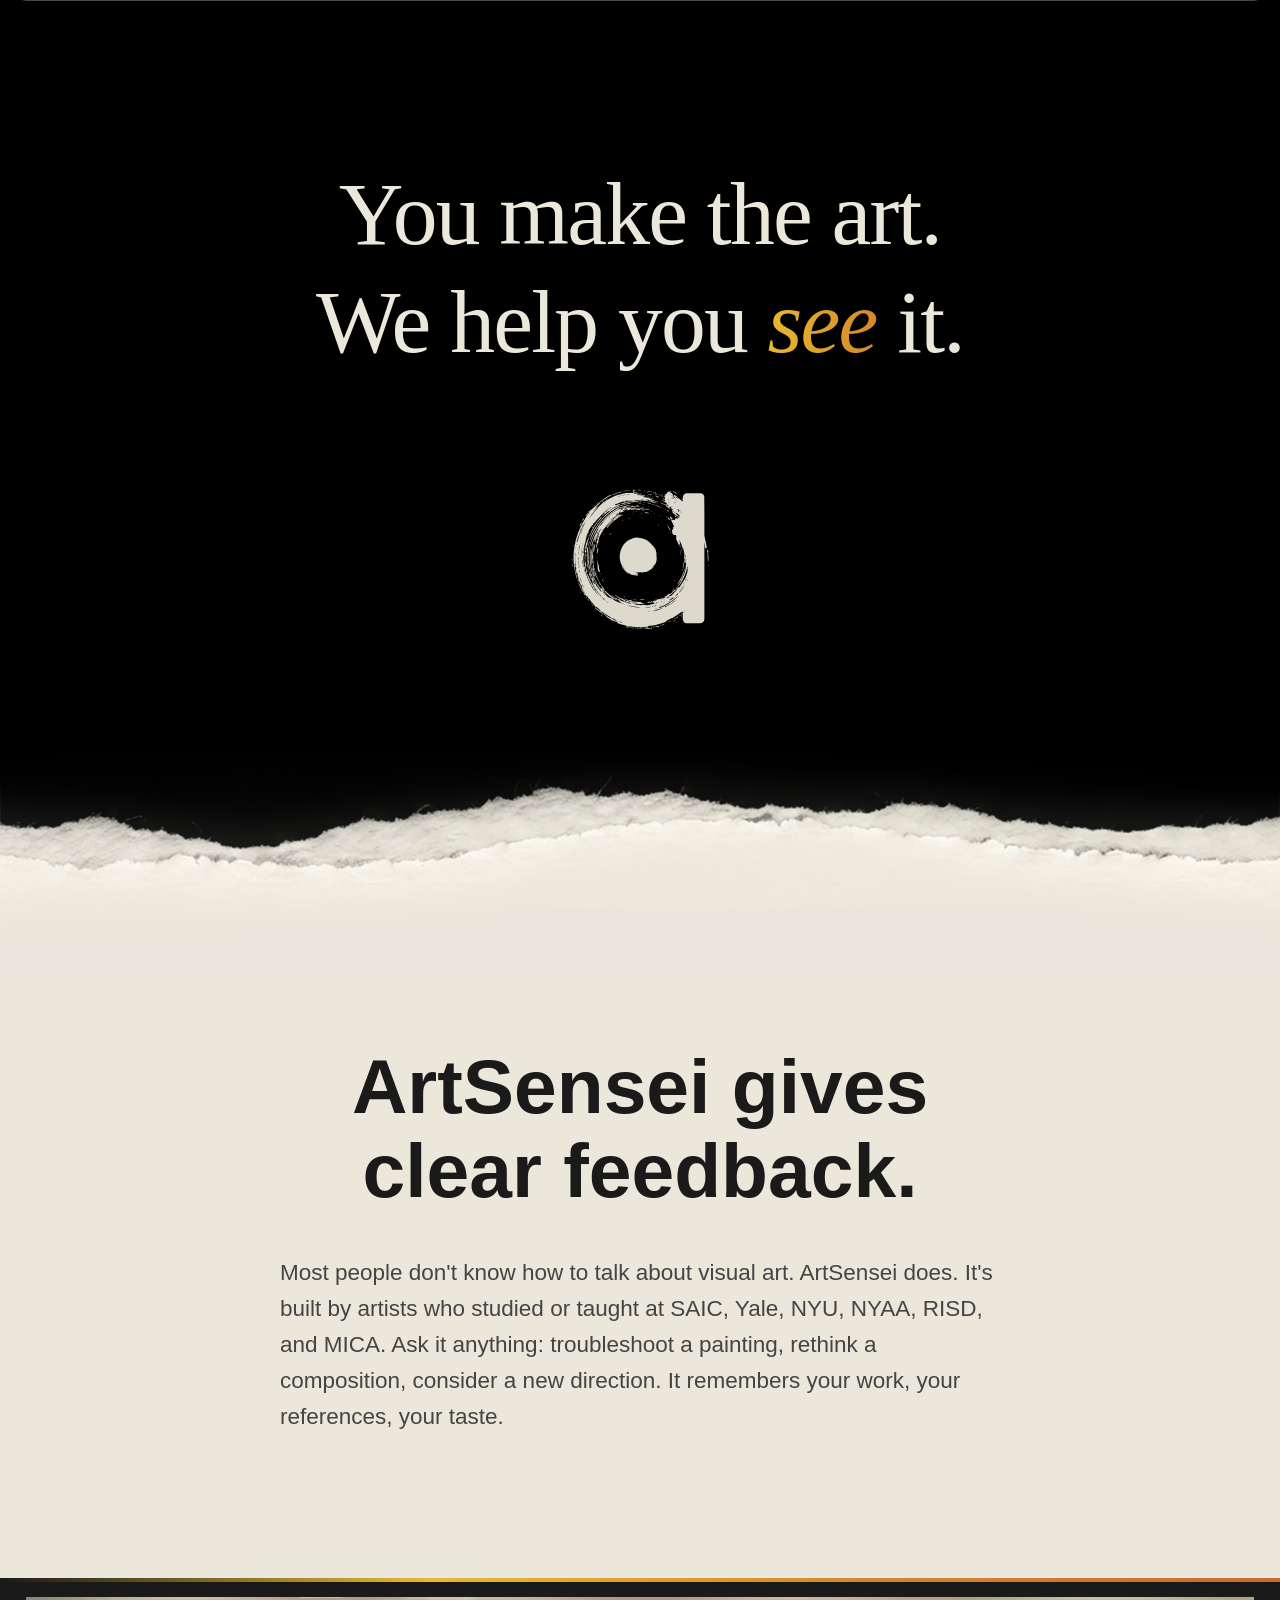
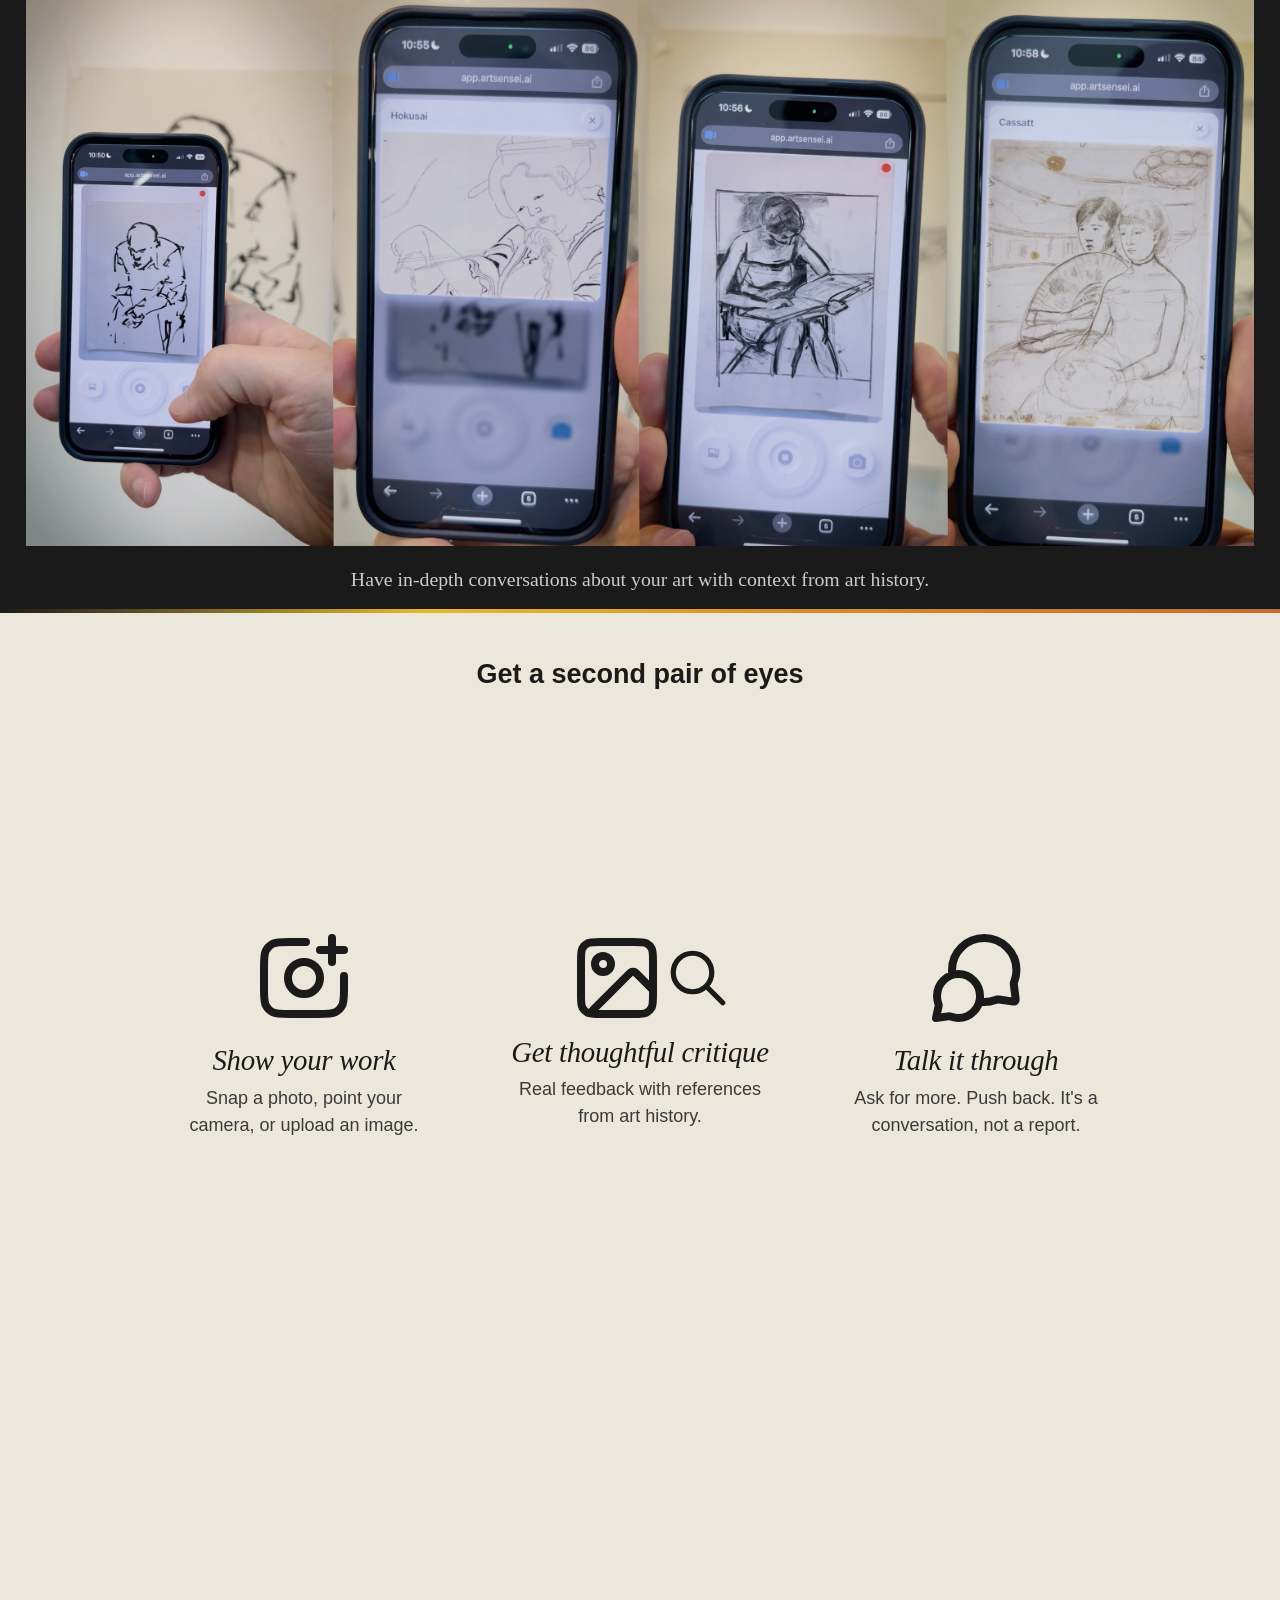
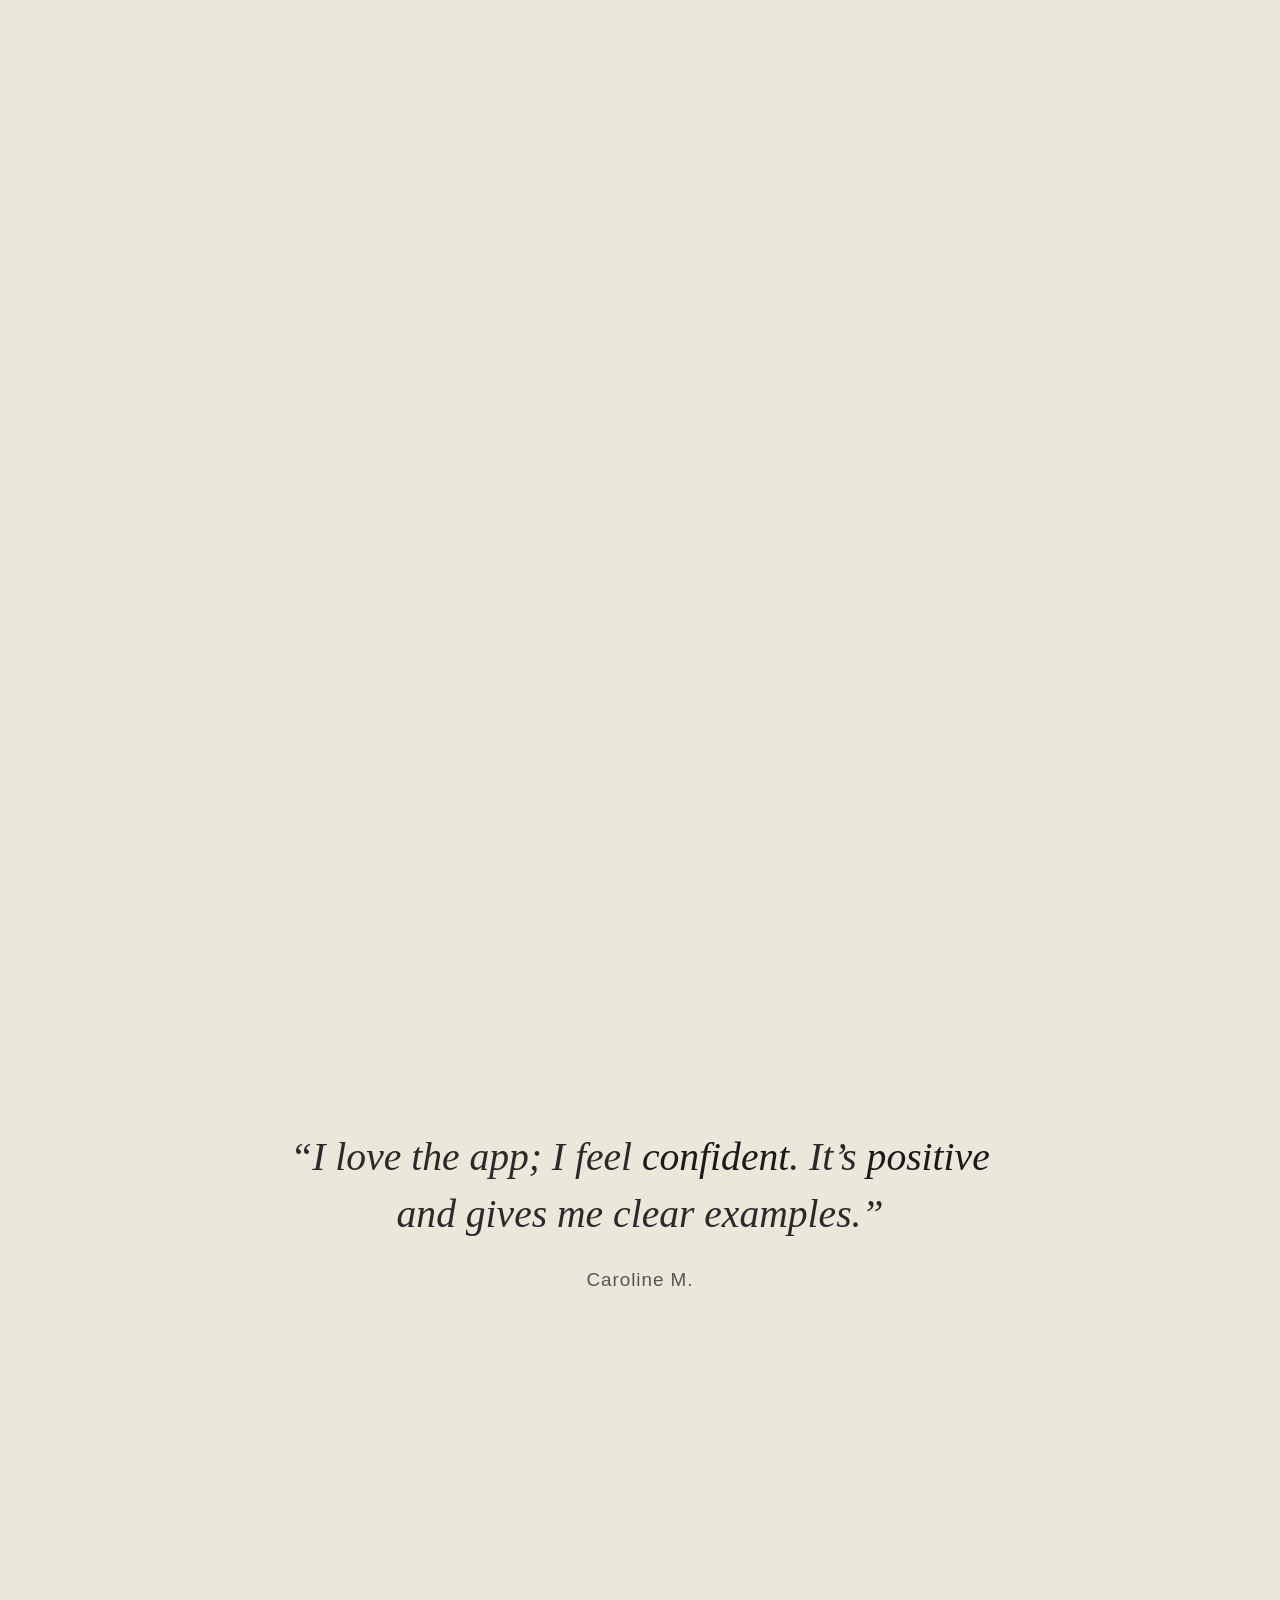
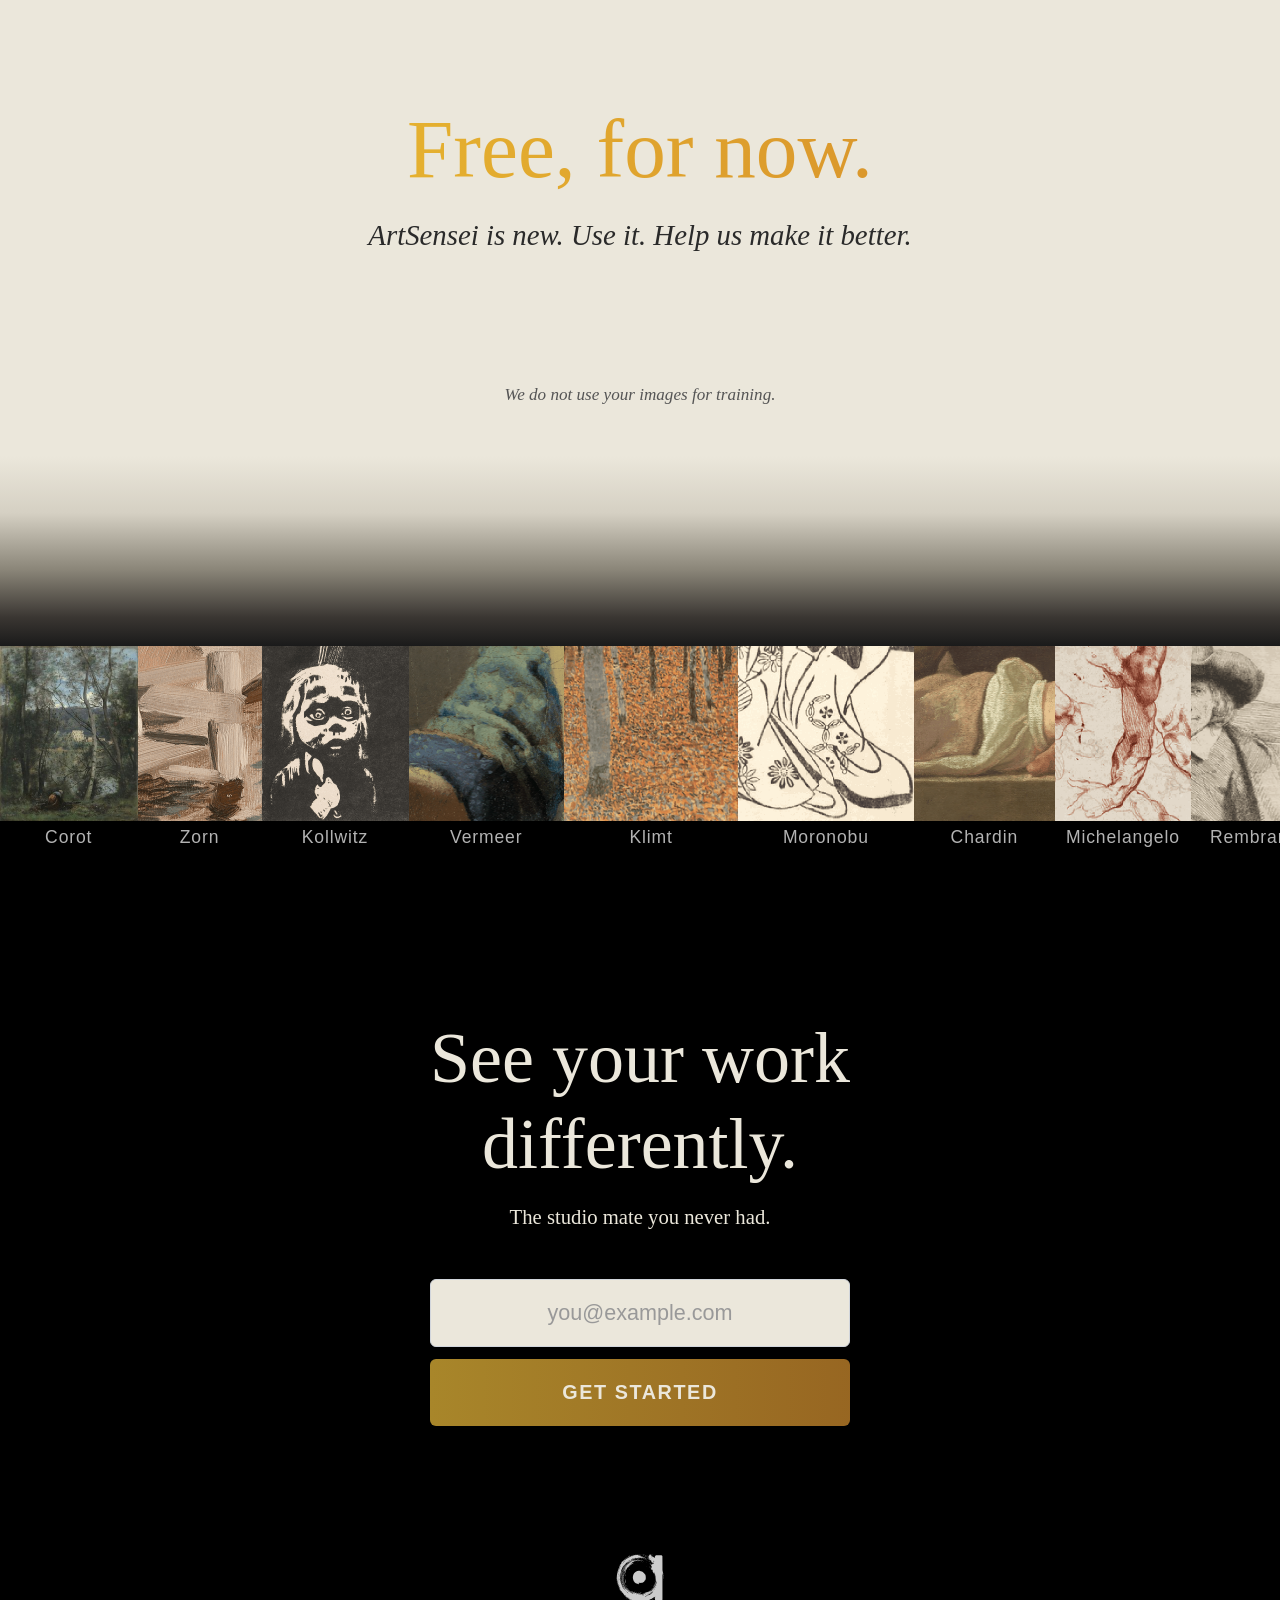
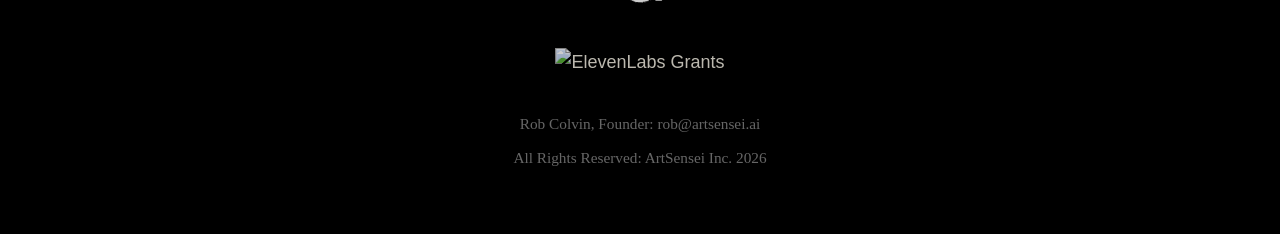
==== index.html @ c319d61c "Change privacy note to "We do not use..." to avoid repetition Co-Authored-By: Claude Opus 4.5 <norep" ====
<!DOCTYPE html>
<html lang="en" style="background:#000">
<head>
    <meta charset="UTF-8">
    <meta name="viewport" content="width=device-width, initial-scale=1.0">
    <title>ArtSensei — Thoughtful Art Critique, Anytime</title>
    <meta name="description" content="Thoughtful, art-informed feedback on your paintings and drawings. Like a studio visit from someone who actually knows how to look.">
    <link rel="canonical" href="https://artsensei.ai/">
    <meta name="theme-color" content="#000000">
    <meta name="robots" content="index, follow">
    <meta http-equiv="Cache-Control" content="no-cache, no-store, must-revalidate">
    <meta http-equiv="Pragma" content="no-cache">
    <meta http-equiv="Expires" content="0">

    <!-- Open Graph -->
    <meta property="og:type" content="website">
    <meta property="og:url" content="https://artsensei.ai/">
    <meta property="og:title" content="ArtSensei — You make the art. We help you see it.">
    <meta property="og:description" content="Thoughtful, art-informed feedback on your paintings and drawings. Like a studio visit from someone who actually knows how to look.">
    <meta property="og:image" content="https://artsensei.ai/Images/ExampleShotsRow.jpg">
    <meta property="og:image:width" content="1200">
    <meta property="og:image:height" content="630">
    <meta property="og:site_name" content="ArtSensei">
    <meta property="og:locale" content="en_US">

    <!-- Twitter Card -->
    <meta name="twitter:card" content="summary_large_image">
    <meta name="twitter:title" content="ArtSensei — You make the art. We help you see it.">
    <meta name="twitter:description" content="Thoughtful, art-informed feedback on your paintings and drawings. Like a studio visit from someone who actually knows how to look.">
    <meta name="twitter:image" content="https://artsensei.ai/Images/ExampleShotsRow.jpg">

    <link rel="icon" type="image/svg+xml" href="Images/Logos/SVG/LOGO White A.svg">
    <link rel="stylesheet" href="styles.css?v=66">
    <style>body{opacity:0}body.loaded{opacity:1;transition:opacity .3s}</style>

    <!-- Structured Data -->
    <script type="application/ld+json">
    {
      "@context": "https://schema.org",
      "@graph": [
        {
          "@type": "Organization",
          "@id": "https://artsensei.ai/#organization",
          "name": "ArtSensei Inc.",
          "url": "https://artsensei.ai",
          "logo": "https://artsensei.ai/Images/Logos/SVG/LOGO Black A.svg",
          "email": "rob@artsensei.ai",
          "founder": {
            "@type": "Person",
            "name": "Rob Colvin"
          },
          "foundingDate": "2024",
          "description": "AI-powered art critique built by artists and educators from SAIC, Yale, NYU, NYAA, RISD, and MICA."
        },
        {
          "@type": "SoftwareApplication",
          "@id": "https://artsensei.ai/#application",
          "name": "ArtSensei",
          "url": "https://artsensei.ai",
          "applicationCategory": "EducationalApplication",
          "operatingSystem": "Web",
          "offers": {
            "@type": "Offer",
            "price": "0",
            "priceCurrency": "USD"
          },
          "description": "Get substantive, art-historically grounded feedback on your paintings and drawings. Upload your artwork and receive thoughtful critique with references to master artists like Rembrandt, Vermeer, Degas, and Hokusai.",
          "creator": {
            "@id": "https://artsensei.ai/#organization"
          }
        },
        {
          "@type": "WebSite",
          "@id": "https://artsensei.ai/#website",
          "url": "https://artsensei.ai",
          "name": "ArtSensei",
          "publisher": {
            "@id": "https://artsensei.ai/#organization"
          }
        },
        {
          "@type": "FAQPage",
          "mainEntity": [
            {
              "@type": "Question",
              "name": "What is ArtSensei?",
              "acceptedAnswer": {
                "@type": "Answer",
                "text": "ArtSensei is an AI-powered art critique tool that provides substantive, art-historically grounded feedback on paintings and drawings. It's built by artists and educators from SAIC, Yale, NYU, NYAA, RISD, and MICA."
              }
            },
            {
              "@type": "Question",
              "name": "How does ArtSensei work?",
              "acceptedAnswer": {
                "@type": "Answer",
                "text": "Upload or photograph your artwork, receive thoughtful critique with image references from historic master artists, and talk it through in a voice conversation with Marcel, the AI art tutor."
              }
            },
            {
              "@type": "Question",
              "name": "Is ArtSensei free?",
              "acceptedAnswer": {
                "@type": "Answer",
                "text": "Yes, ArtSensei is currently free to use. No credit card required."
              }
            },
            {
              "@type": "Question",
              "name": "Are my images private?",
              "acceptedAnswer": {
                "@type": "Answer",
                "text": "Yes. ArtSensei does not use your images for training."
              }
            },
            {
              "@type": "Question",
              "name": "Which artists does ArtSensei reference?",
              "acceptedAnswer": {
                "@type": "Answer",
                "text": "ArtSensei draws from a curated library of 113+ artwork examples from master artists including Rembrandt, Vermeer, Degas, Hokusai, Michelangelo, Van Gogh, Cassatt, Klimt, Durer, Seurat, Goya, and many more."
              }
            }
          ]
        }
      ]
    }
    </script>
</head>
<body onload="document.body.classList.add('loaded')">
    <!-- Sticky Header (appears after fold) -->
    <header class="sticky-header" id="sticky-header">
        <nav class="sticky-header-inner" aria-label="Main navigation">
            <img src="Images/Logos/SVG/LOGO Black A.svg" alt="ArtSensei" class="sticky-logo">
            <a href="#waitlist" class="cta-button cta-button-sm">Get Started</a>
        </nav>
    </header>

    <main>
    <!-- Hero Section -->
    <section class="hero">
        <div class="container">
            <h1 class="hero-statement">You make the art.<br>We&nbsp;help&nbsp;you&nbsp;<em>see</em>&nbsp;it.</h1>
<img src="Images/Logos/SVG/LOGO OffWhite A.svg" alt="ArtSensei" class="hero-logo-spin" id="spin-logo">
        </div>
    </section>

    <!-- Torn Paper Divider -->
    <div class="paper-tear">
        <img src="Images/off-white-paper-tear-thin.jpg" alt="Torn paper edge divider transitioning from black to off-white">
    </div>

    <!-- Value Statement -->
    <section class="value-statement">
        <div class="container reveal">
            <p>ArtSensei gives clear feedback.</p>
        </div>
    </section>

    <!-- About Section -->
    <section class="about">
        <div class="container reveal">
            <p>
                Most people don't know how to talk about visual art. ArtSensei does. It's built by artists who studied or taught at SAIC, Yale, NYU, NYAA, RISD, and MICA. Ask it anything: troubleshoot a painting, rethink a composition, consider a new direction. It remembers your work, your references, your taste.
            </p>
        </div>
    </section>

    <!-- Example Shots — dark band -->
    <div class="example-shots-band">
        <img src="Images/ExampleShotsRow.jpg" alt="ArtSensei in action: upload your drawing, see art history references from Hokusai and Cassatt" class="shots-desktop" loading="lazy">
        <p class="shots-caption">Have in-depth conversations about your art with context from art history.</p>
        <div class="shots-slideshow" id="shots-slideshow">
            <div class="slideshow-track">
                <div class="slide active" data-slide="0">
                    <img src="Images/Phone-Shots/slide-1-show-work.jpg" alt="Phone showing artwork upload in ArtSensei" loading="lazy">
                    <p class="slide-caption">Show your work.</p>
                </div>
                <div class="slide" data-slide="1">
                    <img src="Images/Phone-Shots/slide-2-response.jpg" alt="ArtSensei responding with a Hokusai reference" loading="lazy">
                    <p class="slide-caption">ArtSensei weighs in.</p>
                </div>
                <div class="slide" data-slide="2">
                    <img src="Images/Phone-Shots/slide-3-drawing.jpg" alt="Phone showing a figure drawing being critiqued" loading="lazy">
                    <p class="slide-caption">Your conversation continues.</p>
                </div>
                <div class="slide" data-slide="3">
                    <img src="Images/Phone-Shots/slide-4-reference.jpg" alt="ArtSensei showing a Cassatt reference alongside your work" loading="lazy">
                    <p class="slide-caption">See differently.</p>
                </div>
                <div class="slideshow-dots">
                    <button class="dot active" data-slide="0" aria-label="Slide 1"></button>
                    <button class="dot" data-slide="1" aria-label="Slide 2"></button>
                    <button class="dot" data-slide="2" aria-label="Slide 3"></button>
                    <button class="dot" data-slide="3" aria-label="Slide 4"></button>
                </div>
            </div>
            <p class="slideshow-caption" id="slideshow-caption">Show your work.</p>
        </div>
    </div>

    <!-- Rotating Use Cases -->
    <section class="use-cases">
        <p class="use-case-line" id="use-case-line"></p>
    </section>

    <!-- How It Works Section — scroll-illuminating steps -->
    <section class="how-it-works-section">
        <div class="steps-sticky-wrap">
            <div class="steps-sticky">
                <!-- <p class="privacy-note"><em>ArtSensei does not use your images for training.</em></p> -->
                <div class="steps-row">
                    <div class="step-col step-col-active" data-step="0">
                        <div class="step-icon">
                            <svg width="96" height="96" viewBox="0 0 24 24" fill="none" xmlns="http://www.w3.org/2000/svg">
                                <path d="M22 11.5V14.6C22 16.8402 22 17.9603 21.564 18.816C21.1805 19.5686 20.5686 20.1805 19.816 20.564C18.9603 21 17.8402 21 15.6 21H8.4C6.15979 21 5.03969 21 4.18404 20.564C3.43139 20.1805 2.81947 19.5686 2.43597 18.816C2 17.9603 2 16.8402 2 14.6V9.4C2 7.15979 2 6.03969 2.43597 5.18404C2.81947 4.43139 3.43139 3.81947 4.18404 3.43597C5.03969 3 6.15979 3 8.4 3H12.5M19 8V2M16 5H22M16 12C16 14.2091 14.2091 16 12 16C9.79086 16 8 14.2091 8 12C8 9.79086 9.79086 8 12 8C14.2091 8 16 9.79086 16 12Z" stroke="currentColor" stroke-width="2" stroke-linecap="round" stroke-linejoin="round"/>
                            </svg>
                        </div>
                        <h3>Show your work</h3>
                        <p>Snap a photo, point your camera, or upload an image.</p>
                    </div>
                    <div class="step-col" data-step="1">
                        <div class="step-icon step-icon-combo">
                            <svg class="icon-image" width="96" height="96" viewBox="0 0 24 24" fill="none" xmlns="http://www.w3.org/2000/svg">
                                <path d="M16.2 21H6.93137C6.32555 21 6.02265 21 5.88238 20.8802C5.76068 20.7763 5.69609 20.6203 5.70865 20.4608C5.72312 20.2769 5.93731 20.0627 6.36569 19.6343L14.8686 11.1314C15.2646 10.7354 15.4627 10.5373 15.691 10.4632C15.8918 10.3979 16.1082 10.3979 16.309 10.4632C16.5373 10.5373 16.7354 10.7354 17.1314 11.1314L21 15V16.2M16.2 21C17.8802 21 18.7202 21 19.362 20.673C19.9265 20.3854 20.3854 19.9265 20.673 19.362C21 18.7202 21 17.8802 21 16.2M16.2 21H7.8C6.11984 21 5.27976 21 4.63803 20.673C4.07354 20.3854 3.6146 19.9265 3.32698 19.362C3 18.7202 3 17.8802 3 16.2V7.8C3 6.11984 3 5.27976 3.32698 4.63803C3.6146 4.07354 4.07354 3.6146 4.63803 3.32698C5.27976 3 6.11984 3 7.8 3H16.2C17.8802 3 18.7202 3 19.362 3.32698C19.9265 3.6146 20.3854 4.07354 20.673 4.63803C21 5.27976 21 6.11984 21 7.8V16.2M10.5 8.5C10.5 9.60457 9.60457 10.5 8.5 10.5C7.39543 10.5 6.5 9.60457 6.5 8.5C6.5 7.39543 7.39543 6.5 8.5 6.5C9.60457 6.5 10.5 7.39543 10.5 8.5Z" stroke="currentColor" stroke-width="2" stroke-linecap="round" stroke-linejoin="round"/>
                            </svg>
                            <svg class="icon-magnify" width="66" height="66" viewBox="0 0 24 24" fill="none" xmlns="http://www.w3.org/2000/svg">
                                <path d="M21 21L15.0001 15M17 10C17 13.866 13.866 17 10 17C6.13401 17 3 13.866 3 10C3 6.13401 6.13401 3 10 3C13.866 3 17 6.13401 17 10Z" stroke="currentColor" stroke-width="1.9" stroke-linecap="round" stroke-linejoin="round"/>
                            </svg>
                        </div>
                        <h3>Get thoughtful critique</h3>
                        <p>Real feedback with references from art history.</p>
                    </div>
                    <div class="step-col" data-step="2">
                        <div class="step-icon">
                            <svg width="96" height="96" viewBox="0 0 24 24" fill="none" xmlns="http://www.w3.org/2000/svg">
                                <path d="M6.09436 11.2288C6.03221 10.8282 5.99996 10.4179 5.99996 10C5.99996 5.58172 9.60525 2 14.0526 2C18.4999 2 22.1052 5.58172 22.1052 10C22.1052 10.9981 21.9213 11.9535 21.5852 12.8345C21.5154 13.0175 21.4804 13.109 21.4646 13.1804C21.4489 13.2512 21.4428 13.301 21.4411 13.3735C21.4394 13.4466 21.4493 13.5272 21.4692 13.6883L21.8717 16.9585C21.9153 17.3125 21.9371 17.4895 21.8782 17.6182C21.8266 17.731 21.735 17.8205 21.6211 17.8695C21.4911 17.9254 21.3146 17.8995 20.9617 17.8478L17.7765 17.3809C17.6101 17.3565 17.527 17.3443 17.4512 17.3448C17.3763 17.3452 17.3245 17.3507 17.2511 17.3661C17.177 17.3817 17.0823 17.4172 16.893 17.4881C16.0097 17.819 15.0524 18 14.0526 18C13.6344 18 13.2237 17.9683 12.8227 17.9073M7.63158 22C10.5965 22 13 19.5376 13 16.5C13 13.4624 10.5965 11 7.63158 11C4.66668 11 2.26316 13.4624 2.26316 16.5C2.26316 17.1106 2.36028 17.6979 2.53955 18.2467C2.61533 18.4787 2.65322 18.5947 2.66566 18.6739C2.67864 18.7567 2.68091 18.8031 2.67608 18.8867C2.67145 18.9668 2.65141 19.0573 2.61134 19.2383L2 22L4.9948 21.591C5.15827 21.5687 5.24 21.5575 5.31137 21.558C5.38652 21.5585 5.42641 21.5626 5.50011 21.5773C5.5701 21.5912 5.67416 21.6279 5.88227 21.7014C6.43059 21.8949 7.01911 22 7.63158 22Z" stroke="currentColor" stroke-width="2" stroke-linecap="round" stroke-linejoin="round"/>
                            </svg>
                        </div>
                        <h3>Talk it through</h3>
                        <p>Ask for more. Push back. It's a conversation, not a report.</p>
                    </div>
                </div>
            </div>
        </div>
    </section>

    <!-- Testimonial → "It's free" scroll-swap -->
    <div class="testi-audience-wrap" id="testi-audience-wrap">
        <div class="testi-sticky" id="testi-sticky">
            <blockquote>
                <p>&ldquo;I love the app; I feel <em>confident</em>. It&rsquo;s <em>positive</em> and gives me clear examples.&rdquo;</p>
                <cite>Caroline M.</cite>
            </blockquote>
        </div>
        <section class="audience">
            <div class="container">
                <h2 data-text="Free, for now.">Free, for now.</h2>
                <p>ArtSensei is new. Use it. Help us make it better.</p>
            </div>
        </section>
    </div>

    <p class="privacy-note-bottom"><em>We do not use your images for training.</em></p>

    <!-- Filmstrip -->
    <div class="filmstrip-fade"></div>
    <div class="filmstrip" id="filmstrip">
        <div class="filmstrip-track" id="filmstrip-track">
            <figure class="filmstrip-item"><img loading="lazy" src="Images/filmstrip/01-corot.jpg" alt="Corot, A Woman Gathering Faggots at Ville-d'Avray, ca. 1871–74. Silvery landscape with trees framing a distant house."><figcaption>Corot</figcaption></figure>
            <figure class="filmstrip-item"><img loading="lazy" src="Images/filmstrip/02-zorn.gif" alt="Zorn, water reflections study. Oil painting alternating between original and markup showing wet-in-wet technique for fluid, luminous surface effects."><figcaption>Zorn</figcaption></figure>
            <figure class="filmstrip-item"><img loading="lazy" src="Images/filmstrip/03-kollwitz-proletariat.gif" alt="Kollwitz, Proletariat: Out of Work, 1909. Woodcut alternating between original and markup showing visual hierarchy through tonal contrast across three figures."><figcaption>Kollwitz</figcaption></figure>
            <figure class="filmstrip-item"><img loading="lazy" src="Images/filmstrip/04-vermeer-glazing.gif" alt="Vermeer, The Milkmaid, c. 1658–61. Alternating between the full painting and a detail of the ultramarine glazing technique on the blue apron."><figcaption>Vermeer</figcaption></figure>
            <figure class="filmstrip-item"><img loading="lazy" src="Images/filmstrip/05-klimt.gif" alt="Klimt, Beech Grove I, 1902. Alternating between the painting and markup showing uniform texture structure across trees, foliage, and ground."><figcaption>Klimt</figcaption></figure>
            <figure class="filmstrip-item"><img loading="lazy" src="Images/filmstrip/08-moronobu.gif" alt="Moronobu, One Hundred Japanese Women, Edo period. Woodblock print alternating between original and markup showing kimono shapes doubling and mirroring each other."><figcaption>Moronobu</figcaption></figure>
            <figure class="filmstrip-item"><img loading="lazy" src="Images/filmstrip/07-chardin-bubbles.gif" alt="Chardin, Soap Bubbles, 1733. Oil painting alternating between original and markup showing wet-on-dry layering technique in the boy's jacket and shirt."><figcaption>Chardin</figcaption></figure>
            <figure class="filmstrip-item filmstrip-michelangelo"><img loading="lazy" src="Images/filmstrip/09-michelangelo.gif" alt="Michelangelo, figure studies for The Creation of Adam, 1511. Red chalk drawing alternating between original and markup showing hierarchical line weight across muscle groups."><figcaption>Michelangelo</figcaption></figure>
            <figure class="filmstrip-item"><img loading="lazy" src="Images/filmstrip/10-rembrandt.gif" alt="Rembrandt, Clement de Jonghe, Printseller, 1651. Etching alternating between original and markup showing hatching that follows surface contours of hat and clothing."><figcaption>Rembrandt</figcaption></figure>
            <figure class="filmstrip-item"><img loading="lazy" src="Images/filmstrip/06-af-klint.jpg" alt="Hilma af Klint, The Swan No. 1, 1914–15. Black and white swans interlocking as figure-ground shape structure."><figcaption>af Klint</figcaption></figure>
            <figure class="filmstrip-item"><img loading="lazy" src="Images/filmstrip/11-durer.gif" alt="Dürer, Adam and Eve, 1504. Engraving alternating between original and markup showing edge definition through varying line weight at silhouettes and interior forms."><figcaption>Dürer</figcaption></figure>
            <figure class="filmstrip-item"><img loading="lazy" src="Images/filmstrip/12-seurat.gif" alt="Seurat, Roses in a Vase, 1881–83. Conté crayon drawing alternating between original and markup showing stumping and blending techniques that model delicate tonal transitions."><figcaption>Seurat</figcaption></figure>
            <figure class="filmstrip-item"><img loading="lazy" src="Images/filmstrip/13-degas.gif" alt="Degas, The Dance Class, 1874. Alternating between the painting and markup showing how red accents create directional color movement through the composition."><figcaption>Degas</figcaption></figure>
            <figure class="filmstrip-item"><img loading="lazy" src="Images/filmstrip/14-mondrian.jpg" alt="Mondrian, Composition 10 in Black and White, 1915. Black lines on white ground forming a cruciform grid structure."><figcaption>Mondrian</figcaption></figure>
            <figure class="filmstrip-item"><img loading="lazy" src="Images/filmstrip/15-goya.gif" alt="Goya, The Horrors of War: Will She Rise Again?, etching. Alternating between original and markup showing dramatic mood through deep tonal contrast and symbolic illumination."><figcaption>Goya</figcaption></figure>
        </div>
    </div>

    <!-- Waitlist Section -->
    <section class="waitlist" id="waitlist">
        <div class="container">
            <h2>See your work differently.</h2>
            <p>The studio mate you never had.</p>
            <form class="waitlist-form" id="waitlist-form-bottom">
                <input type="email" name="email" placeholder="you@example.com" required>
                <button type="submit" class="cta-button">Get Started</button>
            </form>
        </div>
    </section>

    </main>

    <!-- Footer -->
    <footer>
        <div class="container">
            <img src="Images/Logos/SVG/LOGO White A.svg" alt="ArtSensei" class="footer-logo">
            <div class="grants">
                <a href="https://elevenlabs.io/startup-grants" target="_blank" rel="noopener noreferrer"><img src="https://eleven-public-cdn.elevenlabs.io/payloadcms/cy7rxce8uki-IIElevenLabsGrants%201.webp" alt="ElevenLabs Grants" class="grant-logo"></a>
            </div>
            <p class="founder">Rob Colvin, Founder: <a href="mailto:rob@artsensei.ai">rob@artsensei.ai</a></p>
            <p class="copyright">All Rights Reserved: ArtSensei Inc. 2026</p>
        </div>
    </footer>

    <script src="script.js?v=4"></script>
</body>
</html>
---- styles.css ----
/* Styrene B - Commercial Type */
@font-face {
    font-family: 'Styrene B';
    src: url('fonts/WOFF2/StyreneB-Light.woff2') format('woff2');
    font-weight: 300;
    font-style: normal;
    font-display: swap;
}

@font-face {
    font-family: 'Styrene B';
    src: url('fonts/WOFF2/StyreneB-Regular.woff2') format('woff2');
    font-weight: 400;
    font-style: normal;
    font-display: swap;
}

@font-face {
    font-family: 'Styrene B';
    src: url('fonts/WOFF2/StyreneB-Medium.woff2') format('woff2');
    font-weight: 500;
    font-style: normal;
    font-display: swap;
}

@font-face {
    font-family: 'Styrene B';
    src: url('fonts/WOFF2/StyreneB-Bold.woff2') format('woff2');
    font-weight: 700;
    font-style: normal;
    font-display: swap;
}

/* Minion Pro */
@font-face {
    font-family: 'Minion Pro';
    src: url('fonts/Minion/WOFF2/MinionPro-Regular.woff2') format('woff2');
    font-weight: 400;
    font-style: normal;
    font-display: swap;
}

@font-face {
    font-family: 'Minion Pro';
    src: url('fonts/Minion/WOFF2/MinionPro-It.woff2') format('woff2');
    font-weight: 400;
    font-style: italic;
    font-display: swap;
}

@font-face {
    font-family: 'Minion Pro';
    src: url('fonts/Minion/WOFF2/MinionPro-Medium.woff2') format('woff2');
    font-weight: 500;
    font-style: normal;
    font-display: swap;
}

/* Variables */
:root {
    --color-bg: #000000;
    --color-text: #EBE7DB;
    --color-text-muted: #EBE7DB;
    --color-accent: #79a23b; /* rgb(121, 162, 59) - ArtSensei brand green */
    --color-accent-hover: #8ab648;
    --font-sans: 'Styrene B', 'Helvetica Neue', Helvetica, Arial, sans-serif;
    --font-serif: 'Minion Pro', Georgia, 'Times New Roman', serif;
    --container-width: 800px;
    --spacing-section: 80px;
}

/* Reset */
*, *::before, *::after {
    box-sizing: border-box;
    margin: 0;
    padding: 0;
}

html {
    font-size: 18px;
    scroll-behavior: smooth;
}

body {
    font-family: var(--font-sans);
    font-weight: 300;
    background-color: var(--color-bg);
    color: var(--color-text);
    line-height: 1.6;
    -webkit-font-smoothing: antialiased;
    -moz-osx-font-smoothing: grayscale;
}

/* Container */
.container {
    max-width: var(--container-width);
    margin: 0 auto;
    padding: 0 24px;
}

/* Typography */
h1, h2, h3 {
    font-weight: 300;
    line-height: 1.2;
}

h2 {
    font-family: var(--font-serif);
    font-size: clamp(2.8rem, 6vw, 5rem);
    margin-bottom: 0.75rem;
}

h3 {
    font-size: 1.1rem;
    font-weight: 400;
    margin-bottom: 0.5rem;
}

p {
    margin-bottom: 1rem;
}

a {
    color: var(--color-text);
    text-decoration: none;
}

a:hover {
    color: var(--color-accent);
}

/* Sticky Header */
.sticky-header {
    position: fixed;
    top: 0;
    left: 16px;
    right: 16px;
    z-index: 100;
    background: rgba(235, 231, 219, 0.72);
    backdrop-filter: blur(16px);
    -webkit-backdrop-filter: blur(16px);
    box-shadow: 0 2px 8px rgba(0, 0, 0, 0.1);
    padding: 8px 20px;
    border-radius: 0 0 10px 10px;
    transform: translateY(-100%);
    transition: transform 0.35s ease;
}

.sticky-header.visible {
    transform: translateY(0);
}

.sticky-header-inner {
    max-width: var(--container-width);
    margin: 0 auto;
    display: flex;
    align-items: center;
    justify-content: space-between;
}

.sticky-logo {
    width: 32px;
    height: 32px;
    opacity: 0.9;
    margin-left: 8px;
}

.cta-button.cta-button-sm {
    padding: 9px 27px;
    font-size: 0.75rem;
    will-change: transform;
    letter-spacing: 0.06em;
}

.privacy-note {
    text-align: center;
    font-family: var(--font-sans);
    font-size: 0.85rem;
    color: #2a2a2a;
    letter-spacing: 0.02em;
    margin: 0;
    padding: 0;
    line-height: 1;
}

/* Hero Section */
.hero {
    position: relative;
    z-index: 1;
    padding: 160px 24px 120px;
}

.hero .container {
    text-align: center;
}

.grant-badge {
    text-align: center;
    padding: 12px 0 0;
    background: #000;
}

.grant-badge-logo {
    height: 18px;
    filter: brightness(0) invert(1);
    opacity: 0.5;
}

.grant-badge a:hover .grant-badge-logo {
    opacity: 0.8;
}

.hero-statement {
    font-family: var(--font-serif);
    font-size: clamp(2.2rem, 7vw, 5.5rem);
    font-weight: 400;
    letter-spacing: -0.02em;
    line-height: 1.2;
    margin-bottom: 1rem;
    color: var(--color-text);
}

.hero-statement em {
    font-style: italic;
    background: linear-gradient(90deg, #E8B830, #D4882A, #C96B30, #D4A030, #E8B830);
    background-size: 400% 100%;
    -webkit-background-clip: text;
    -webkit-text-fill-color: transparent;
    background-clip: text;
    animation: see-shift 6s ease-in-out infinite alternate;
}

@keyframes see-shift {
    0% { background-position: 0% 50%; }
    100% { background-position: 100% 50%; }
}

.swatches {
    display: flex;
    justify-content: center;
    gap: 8px;
    margin-top: 2rem;
}

.swatch {
    width: 48px;
    height: 48px;
    border-radius: 4px;
    cursor: pointer;
    transition: transform 0.15s ease, outline 0.15s ease;
    outline: 2px solid transparent;
}

.swatch:hover {
    transform: scale(1.15);
    outline: 2px solid #fff;
}

.hero-logo-spin {
    width: 150px;
    height: 150px;
    position: relative;
    top: 5rem;
    opacity: 1;
    will-change: transform;
}

/* CTA Button */
.cta-button {
    display: inline-block;
    background: linear-gradient(90deg, #A8862A, #946020, #8A4E25, #5A7A2B, #967228, #A8862A);
    background-size: 600% 100%;
    animation: see-shift 3s ease-in-out infinite alternate;
    color: #EBE7DB;
    padding: 22px 64px;
    border-radius: 6px;
    font-family: var(--font-sans);
    font-size: 1.1rem;
    font-weight: 700;
    letter-spacing: 0.08em;
    text-transform: uppercase;
    border: none;
    cursor: pointer;
    transition: transform 0.2s ease, box-shadow 0.2s ease;
}

.cta-button:hover {
    transform: translateY(-1px);
    box-shadow: 0 4px 16px rgba(138, 112, 64, 0.35);
    color: #EBE7DB;
}

@keyframes cta-breathe {
    0% { background-position: 0% 0%; }
    100% { background-position: 100% 100%; }
}

/* Paper Tear Divider */
.paper-tear {
    width: 100%;
    line-height: 0;
    margin-top: 0;
    padding: 0;
}

.paper-tear img {
    width: 100%;
    display: block;
}

/* Content Sections (below the fold - light background) */
section {
    padding: var(--spacing-section) 24px;
}

.problem,
.solution,
.features,
.audience,
.how-it-works-section {
    background-color: #EBE7DB;
    color: #1a1a1a;
    margin-top: -1px;
    padding-top: 1px;
}

.marcel-image {
    background-color: #EBE7DB;
    text-align: center;
    line-height: 0;
    padding: 0 24px;
}

.marcel-image img {
    max-width: 100%;
    width: 100%;
    display: inline-block;
}

/* Example Shots — full bleed with black bars */
.example-shots-band {
    background-color: #1a1a1a;
    padding: 1.5vw 2vw;
    text-align: center;
    line-height: 0;
    position: relative;
}

.example-shots-band::before {
    content: '';
    position: absolute;
    top: 0;
    left: 0;
    right: 0;
    height: 4px;
    background: linear-gradient(90deg, #1a1a1a, #E8B830, #D4882A, #C96B30, #79a23b, #D4A030, #1a1a1a);
    background-size: 200% 100%;
    animation: gradient-shift 6s ease-in-out infinite;
}

.example-shots-band::after {
    content: '';
    position: absolute;
    bottom: 0;
    left: 0;
    right: 0;
    height: 4px;
    background: linear-gradient(90deg, #1a1a1a, #E8B830, #D4882A, #C96B30, #79a23b, #D4A030, #1a1a1a);
    background-size: 200% 100%;
    animation: gradient-shift 6s ease-in-out infinite reverse;
}

@keyframes gradient-shift {
    0% { background-position: 0% 50%; }
    50% { background-position: 100% 50%; }
    100% { background-position: 0% 50%; }
}

.example-shots-band .shots-desktop {
    width: 100%;
    max-width: none;
    display: block;
}

.example-shots-band .shots-caption {
    font-family: var(--font-serif);
    font-size: 1.1rem;
    color: #ccc;
    text-align: center;
    margin: 20px 0 0;
    line-height: 1.4;
}

.shots-slideshow {
    display: none;
}


/* How It Works Section — scroll-swapping steps */
.how-it-works-section {
    padding: 0;
    background-color: #EBE7DB;
    color: #1a1a1a;
    margin-top: -1px;
}

.steps-sticky-wrap {
    height: 200vh;
    position: relative;
}

.steps-sticky {
    position: sticky;
    top: 70px;
    padding: 24px 24px 0;
}

.steps-row {
    display: grid;
    grid-template-columns: repeat(3, 1fr);
    gap: 48px;
    max-width: 960px;
    width: 100%;
    margin: 18vh auto 0;
}

.step-col {
    text-align: center;
    opacity: 0.15;
    transition: opacity 0.5s ease;
}

.step-col-active {
    opacity: 1;
}

.step-col .step-number {
    font-family: var(--font-serif);
    font-size: 6rem;
    font-weight: 500;
    line-height: 1.15;
    display: inline-block;
    margin: 0 0 0.3rem;
    background: linear-gradient(90deg, #E8B830, #D4882A, #C96B30, #79a23b, #D4A030, #E8B830);
    background-size: 600% 100%;
    -webkit-background-clip: text;
    -webkit-text-fill-color: transparent;
    background-clip: text;
    animation: see-shift 3s ease-in-out infinite alternate;
}


.step-col h3 {
    font-family: var(--font-serif);
    font-size: 1.6rem;
    font-weight: 500;
    font-style: italic;
    color: #1a1a1a;
    margin-bottom: 0.4rem;
    letter-spacing: -0.01em;
}

.step-col p {
    font-family: var(--font-sans);
    font-size: 1rem;
    font-weight: 400;
    color: #3a3a3a;
    line-height: 1.5;
    margin: 0 auto;
    max-width: 260px;
}

.step-icon {
    margin-bottom: 0.5rem;
    animation: icon-color-shift 6s ease-in-out infinite alternate;
}

@keyframes icon-color-shift {
    0% { color: #E8B830; }
    25% { color: #D4882A; }
    50% { color: #C96B30; }
    75% { color: #79a23b; }
    100% { color: #D4A030; }
}

.step-icon svg {
    display: inline-block;
}

.step-icon-combo {
    display: inline-flex;
    align-items: center;
    gap: 0;
    margin-left: 20px;
}

.step-icon-combo .icon-image {
    display: inline-block;
}

.step-icon-combo .icon-magnify {
    display: inline-block;
}


.value-statement {
    background-color: #EBE7DB;
    color: #1a1a1a;
    margin-top: -1px;
    padding: 60px 0 20px;
    text-align: center;
}

.value-statement p {
    font-family: var(--font-sans);
    font-size: clamp(2.5rem, 6vw, 4.5rem);
    font-weight: 700;
    line-height: 1.1;
    margin: 0 0 24px;
    color: #1a1a1a;
}

/* Rotating use-case section - below example shots */
.use-cases {
    background-color: #EBE7DB;
    margin: 0;
    padding: 40px 24px 48px;
    text-align: center;
}

.use-case-line {
    font-family: var(--font-sans);
    font-size: 1.5rem;
    font-weight: 700;
    color: #1a1a1a;
    margin: 0;
    min-height: 1.5em;
    transition: opacity 0.5s ease;
}

.about {
    background-color: #EBE7DB;
    color: #1a1a1a;
    margin-top: -1px;
    padding: 0 0 120px;
}

.about p {
    font-family: var(--font-sans);
    font-size: 1.25rem;
    font-weight: 400;
    line-height: 1.6;
    text-align: left;
    color: #444;
    max-width: 720px;
    margin: 0 auto 1em;
}

.problem {
    padding-top: 24px;
    padding-bottom: 40px;
}

section.solution {
    padding-bottom: 120px;
}

.problem blockquote {
    font-family: var(--font-serif);
    font-size: 1.3rem;
    font-style: italic;
    margin: 2rem auto 0;
    padding: 0 24px;
    border: none;
    color: var(--color-accent);
    text-align: center;
}

.problem blockquote cite {
    display: block;
    font-size: 0.75rem;
    font-style: normal;
    margin-top: 0.3rem;
    color: #999;
    text-align: center;
}

.problem h2,
.solution h2,
.features h2,
.audience h2 {
    color: #1a1a1a;
    text-align: center;
}

.problem h2,
.solution h2 {
}

.gradient-word {
    background: linear-gradient(90deg, #7B2FBE, #5B4FCF, #3A6FE0, #5B4FCF, #7B2FBE);
    background-size: 400% 100%;
    -webkit-background-clip: text;
    -webkit-text-fill-color: transparent;
    background-clip: text;
    animation: see-shift 6s ease-in-out infinite alternate;
}

.problem p,
.solution p,
.audience p {
    font-size: 1.15rem;
    font-weight: 400;
    color: #3a3a3a;
    max-width: 720px;
    margin-left: auto;
    margin-right: auto;
    text-align: center;
    text-wrap: pretty;
}

.problem p:last-child,
.audience p:last-child {
    margin-bottom: 0;
}

.solution p {
    color: #3a3a3a;
}


/* Testimonial → Audience scroll-swap */
.testi-audience-wrap {
    position: relative;
    background-color: #EBE7DB;
    margin-top: -1px;
}

.testi-sticky {
    position: sticky;
    top: 70px;
    z-index: 3;
    display: flex;
    align-items: flex-start;
    justify-content: center;
    padding: calc(18vh + 24px) 24px 48px;
    background-color: #EBE7DB;
}

.testi-sticky blockquote {
    font-family: var(--font-serif);
    font-size: clamp(1.6rem, 3.5vw, 2.2rem);
    font-style: italic;
    color: #2a2a2a;
    text-align: center;
    max-width: 720px;
    margin: 0 auto;
    border: none;
    line-height: 1.45;
}

.testi-sticky blockquote em {
    font-style: italic;
    color: #1a1a1a;
    font-weight: 500;
}

.testi-sticky blockquote cite {
    display: block;
    font-family: var(--font-sans);
    font-style: normal;
    font-size: 1.05rem;
    font-weight: 500;
    letter-spacing: 0.05em;
    color: #555;
    margin-top: 1.25rem;
}

.testi-audience-wrap .audience {
    position: relative;
    z-index: 2;
    background-color: #EBE7DB;
}

/* Features Grid */
.features-grid {
    display: grid;
    grid-template-columns: repeat(2, 1fr);
    gap: 48px 64px;
    margin-top: 3rem;
}

.feature h3 {
    color: #1a1a1a;
}

.feature p {
    font-size: 0.95rem;
    color: #555;
    margin-bottom: 0;
}

/* Audience */
.audience {
    text-align: center;
    padding-top: 40vh;
    padding-bottom: 100px;
}

.audience p {
    color: #2a2a2a;
    font-family: var(--font-serif);
    font-size: 1.6rem;
    font-style: italic;
    line-height: 1.5;
}

.audience h2 {
    font-size: clamp(2.7rem, 6.5vw, 4.8rem);
    font-weight: 500;
    margin-bottom: 0.75rem;
    background: linear-gradient(90deg, #E8B830, #D4882A, #C96B30, #79a23b, #D4A030, #E8B830);
    background-size: 600% 100%;
    -webkit-background-clip: text;
    background-clip: text;
    -webkit-text-fill-color: transparent;
    animation: see-shift 3s ease-in-out infinite alternate;
    position: relative;
}

.audience h2::after {
    content: attr(data-text);
    position: absolute;
    top: 0;
    left: 0;
    width: 100%;
    color: #1a1a1a;
    -webkit-text-fill-color: #1a1a1a;
    transition: opacity 1.2s ease;
    opacity: 1;
}

.audience h2.color-active::after {
    opacity: 0;
}

.audience p {
    margin-left: auto;
    margin-right: auto;
}

.privacy-note-bottom {
    text-align: center;
    font-family: var(--font-serif);
    font-size: 0.95rem;
    color: #555;
    background-color: #EBE7DB;
    margin: 0;
    padding: 24px 24px 48px;
}

/* Filmstrip fade-in */
.filmstrip-fade {
    height: 190px;
    background: linear-gradient(to bottom, #EBE7DB 0%, #d5d0c3 30%, #8a8578 60%, #3a3632 85%, #1a1a1a 100%);
}

/* Filmstrip */
.filmstrip {
    display: flex;
    overflow: hidden;
    width: 100vw;
    margin-left: calc(-50vw + 50%);
    background-color: #000;
    line-height: 0;
}

.filmstrip-track {
    display: flex;
    will-change: transform;
}

.filmstrip-item {
    margin: 0;
    flex-shrink: 0;
    text-align: center;
}

.filmstrip-item img {
    height: 175px;
    width: auto;
    display: block;
}

.filmstrip-item figcaption {
    font-family: var(--font-sans);
    font-size: 0.975rem;
    font-weight: 400;
    letter-spacing: 0.05em;
    color: rgba(255, 255, 255, 0.7);
    background: #000;
    padding: 8px 0;
    line-height: 1;
    text-align: center;
}

/* Waitlist Section */
.waitlist {
    text-align: center;
    padding: 160px 24px var(--spacing-section);
}

.waitlist h2 {
    font-family: var(--font-serif);
    font-size: clamp(2.5rem, 6vw, 4rem);
    font-weight: 400;
    margin-bottom: 0.75rem;
}

.waitlist > .container > p:first-of-type {
    font-family: var(--font-serif);
    color: var(--color-text-muted);
    font-size: 1.15rem;
    margin-bottom: 2.5rem;
}

.waitlist-form {
    display: flex;
    flex-direction: column;
    align-items: center;
    gap: 12px;
    max-width: 420px;
    margin: 0 auto;
}

.waitlist-form input[type="email"] {
    width: 100%;
    padding: 20px 24px;
    font-family: var(--font-sans);
    font-size: 1.2rem;
    background-color: #EBE7DB;
    border: 1px solid #d1d5db;
    border-radius: 6px;
    color: #000000;
    text-align: center;
}

.waitlist-form input[type="email"]::placeholder {
    color: #999;
}

.waitlist-form input[type="email"]:focus {
    outline: none;
    border-color: var(--color-accent);
}

.waitlist-form .cta-button {
    width: 100%;
}

.form-note {
    font-family: var(--font-serif);
    font-size: 0.85rem;
    color: #666;
    margin-top: 1.5rem;
}

/* Footer */
footer {
    text-align: center;
    padding: 48px 24px 64px;
}

.footer-logo {
    width: 48px;
    height: auto;
    margin-bottom: 2rem;
    opacity: 0.8;
}

.grants {
    margin-bottom: 2rem;
}

.grant-logo {
    width: 180px;
    height: auto;
    opacity: 0.8;
    transition: opacity 0.2s ease;
}

.grant-logo:hover {
    opacity: 1;
}

.founder {
    font-family: var(--font-serif);
    font-size: 0.85rem;
    color: #666;
    margin-bottom: 0.5rem;
}

.founder a {
    color: #666;
}

.copyright {
    font-family: var(--font-serif);
    font-size: 0.85rem;
    color: #666;
    margin-bottom: 0;
}

/* Scroll reveal */
.reveal {
    opacity: 0;
    transform: translateY(70px);
    transition: opacity 1.2s ease-out, transform 1.2s ease-out;
    animation: reveal-fallback 0s 2s forwards;
}

.reveal.visible {
    opacity: 1;
    transform: translateY(0);
    animation: none;
}

@keyframes reveal-fallback {
    to {
        opacity: 1;
        transform: translateY(0);
    }
}

.mobile-break {
    display: none;
}

/* Responsive */
@media (max-width: 768px) {
    html {
        font-size: 15px;
    }

    :root {
        --spacing-section: 48px;
    }

    .sticky-header {
        padding: 8px 16px;
    }

    .cta-button.cta-button-sm {
        padding: 10px 21px;
        font-size: 0.7rem;
    }

    .problem h2,
    .solution h2 {
        text-align: center;
        font-family: var(--font-serif);
        font-weight: 400;
        margin-bottom: 0.7rem;
    }

    .problem p,
    .solution p {
        font-size: 1.15rem;
        line-height: 1.5;
        text-align: center;
        padding: 0;
        max-width: none;
        color: #1a1a1a;
        font-family: var(--font-serif);
    }

    .problem .container,
    .solution .container {
        padding: 0 20px;
    }

    /* Steps — mobile: single centered card, scroll-swap */
    .steps-sticky-wrap {
        height: 180vh;
    }

    .steps-sticky {
        padding-bottom: 24px;
    }

    .steps-row {
        display: block;
        position: relative;
        min-height: 300px;
    }

    .step-col {
        position: absolute;
        inset: 0;
        display: flex;
        flex-direction: column;
        align-items: center;
        justify-content: center;
        opacity: 0;
        transition: opacity 0.5s ease;
        pointer-events: none;
    }

    .step-col-active {
        opacity: 1;
        pointer-events: auto;
    }

    .step-col .step-number {
        font-size: 5rem;
        padding-bottom: 0.1em;
    }

    .step-col h3 {
        font-size: 1.5rem;
    }

    .step-col p {
        font-size: 1rem;
        max-width: 300px;
    }

    .filmstrip-item img {
        height: 110px;
    }

    .filmstrip-michelangelo {
        order: 99;
    }

    .mobile-break {
        display: block;
    }

    .features-grid {
        grid-template-columns: 1fr;
        gap: 40px;
    }

    .hero {
        padding-top: 80px;
    }

    /* Full bleed on mobile — slideshow replaces static image */
    .example-shots-band {
        background-color: var(--color-paper, #EBE7DB);
        padding: 32px 0 24px;
    }

    .example-shots-band .shots-desktop {
        display: none;
    }

    .example-shots-band .shots-caption {
        display: none;
    }

    .shots-slideshow {
        display: block;
        position: relative;
        overflow: hidden;
    }

    .slideshow-track {
        position: relative;
        width: 100%;
    }

    .slide {
        position: absolute;
        top: 0;
        left: 0;
        width: 100%;
        text-align: center;
        opacity: 0;
        transition: opacity 1.2s ease;
        pointer-events: none;
    }

    .slide.active {
        position: relative;
        opacity: 1;
        pointer-events: auto;
    }

    .slide img {
        width: 80%;
        max-width: 380px;
        height: auto;
        border-radius: 8px;
        border: 3px solid #1a1a1a;
        box-shadow: 0 4px 20px rgba(0, 0, 0, 0.15);
        line-height: 0;
    }

    .slide-caption {
        display: none;
    }

    .slideshow-track {
        position: relative;
    }

    .slideshow-dots {
        position: absolute;
        bottom: 16px;
        left: 50%;
        transform: translateX(-50%);
        display: flex;
        align-items: center;
        justify-content: center;
        gap: 8px;
        z-index: 10;
    }

    .slideshow-dots .dot {
        width: 8px;
        height: 8px;
        border-radius: 50%;
        border: none;
        background: rgba(255, 255, 255, 0.5);
        padding: 0;
        cursor: pointer;
        transition: background 0.3s;
        flex-shrink: 0;
    }

    .slideshow-dots .dot.active {
        background: rgba(255, 255, 255, 1);
    }

    .shots-slideshow .slideshow-caption {
        display: block;
        font-size: 14px;
        color: #1a1a1a;
        margin: 8px 0 0;
        line-height: 1.3;
        text-align: center;
    }

    /* Rotating use-case line - mobile overrides */
    .use-case-line {
        font-size: 1.4rem;
    }

    .how-it-works-section {
        padding: 0;
    }

    section.solution {
        padding-bottom: 48px;
    }

    .testi-sticky {
        padding: 48px 24px 36px;
    }

    .testi-audience-wrap .audience {
        padding-top: 80vh;
        padding-bottom: 16px;
    }

    .audience {
        text-align: center;
    }

    .filmstrip-fade {
        height: 100px;
    }

    .audience h2 {
        text-align: center;
        line-height: 0.9;
        font-size: clamp(3rem, 8vw, 5rem);
    }

    .audience p {
        font-size: 1.15rem;
        text-align: center;
        padding: 0 8px;
    }

    .for-now {
        font-size: 0.7em;
        font-weight: 400;
    }

    .form-note {
        font-size: 1rem;
    }
}

@media (max-width: 480px) {
    h2 {
        font-size: 2rem;
    }
}
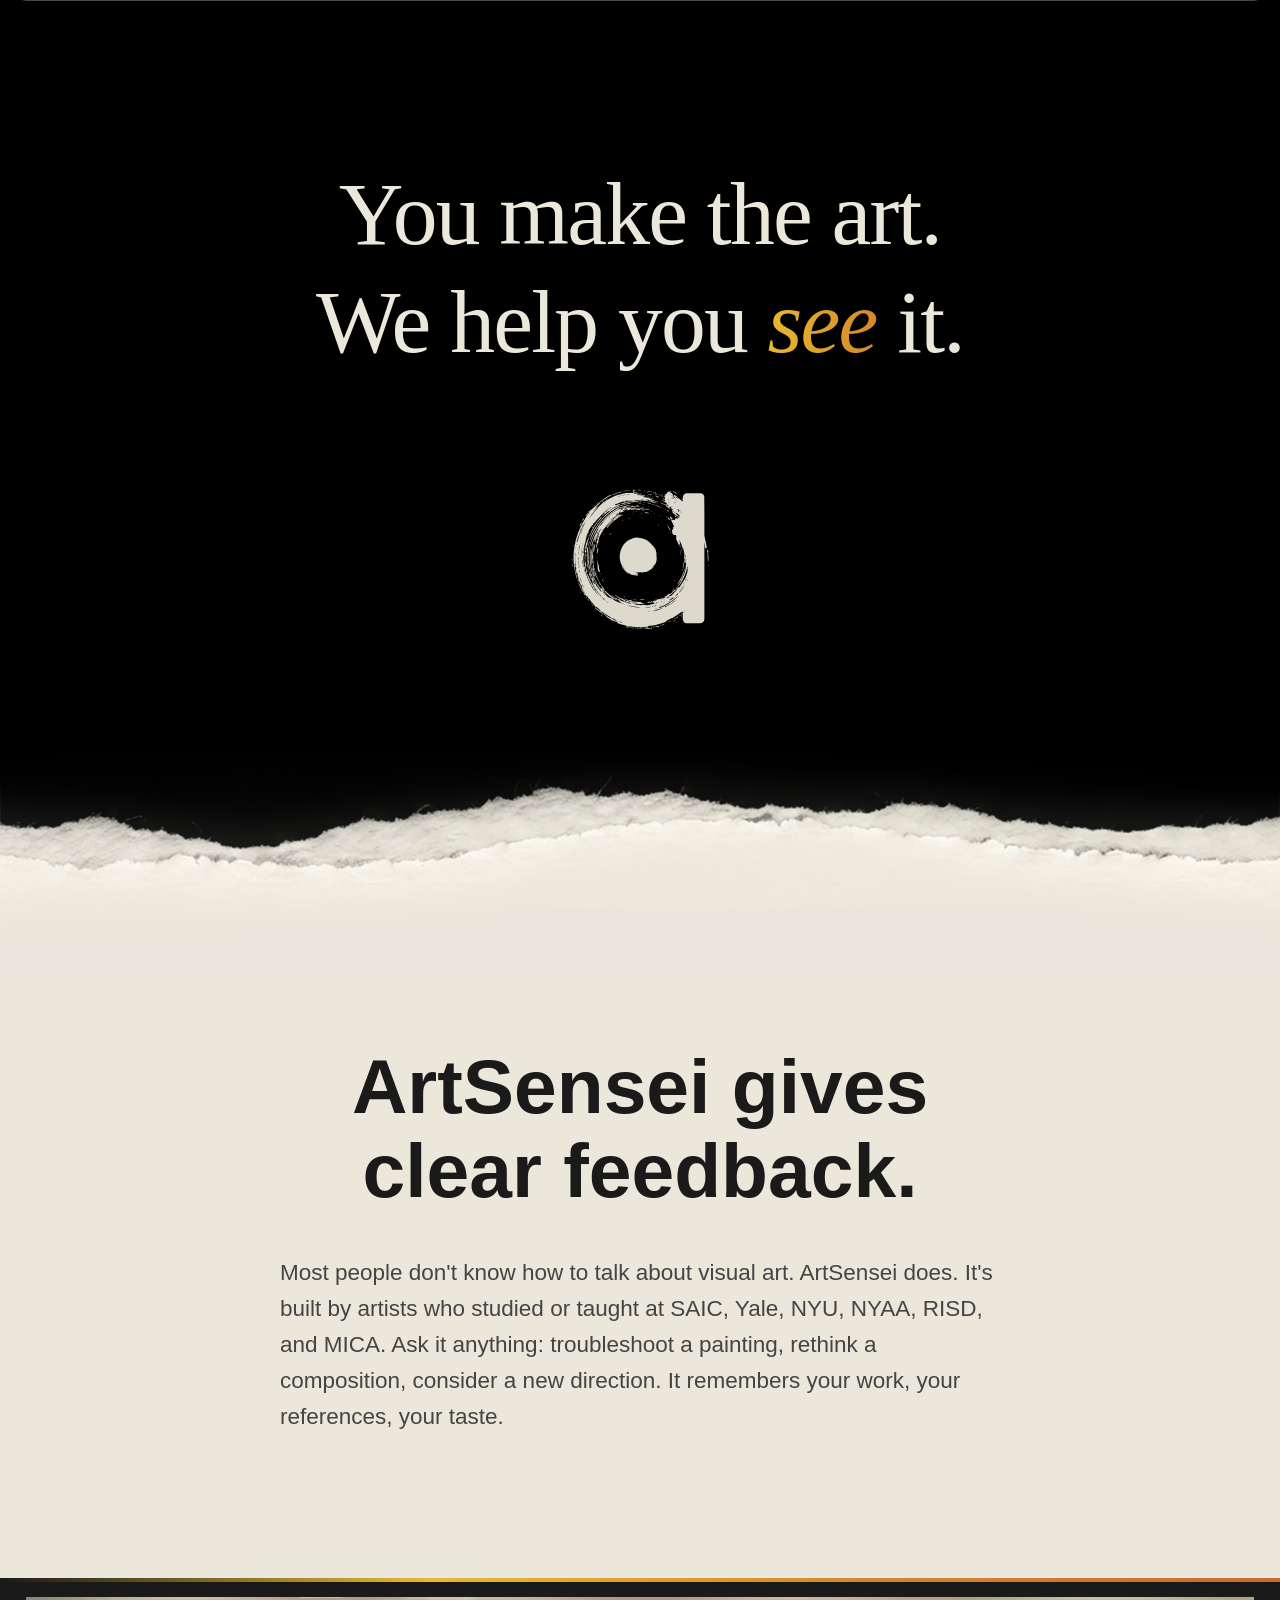
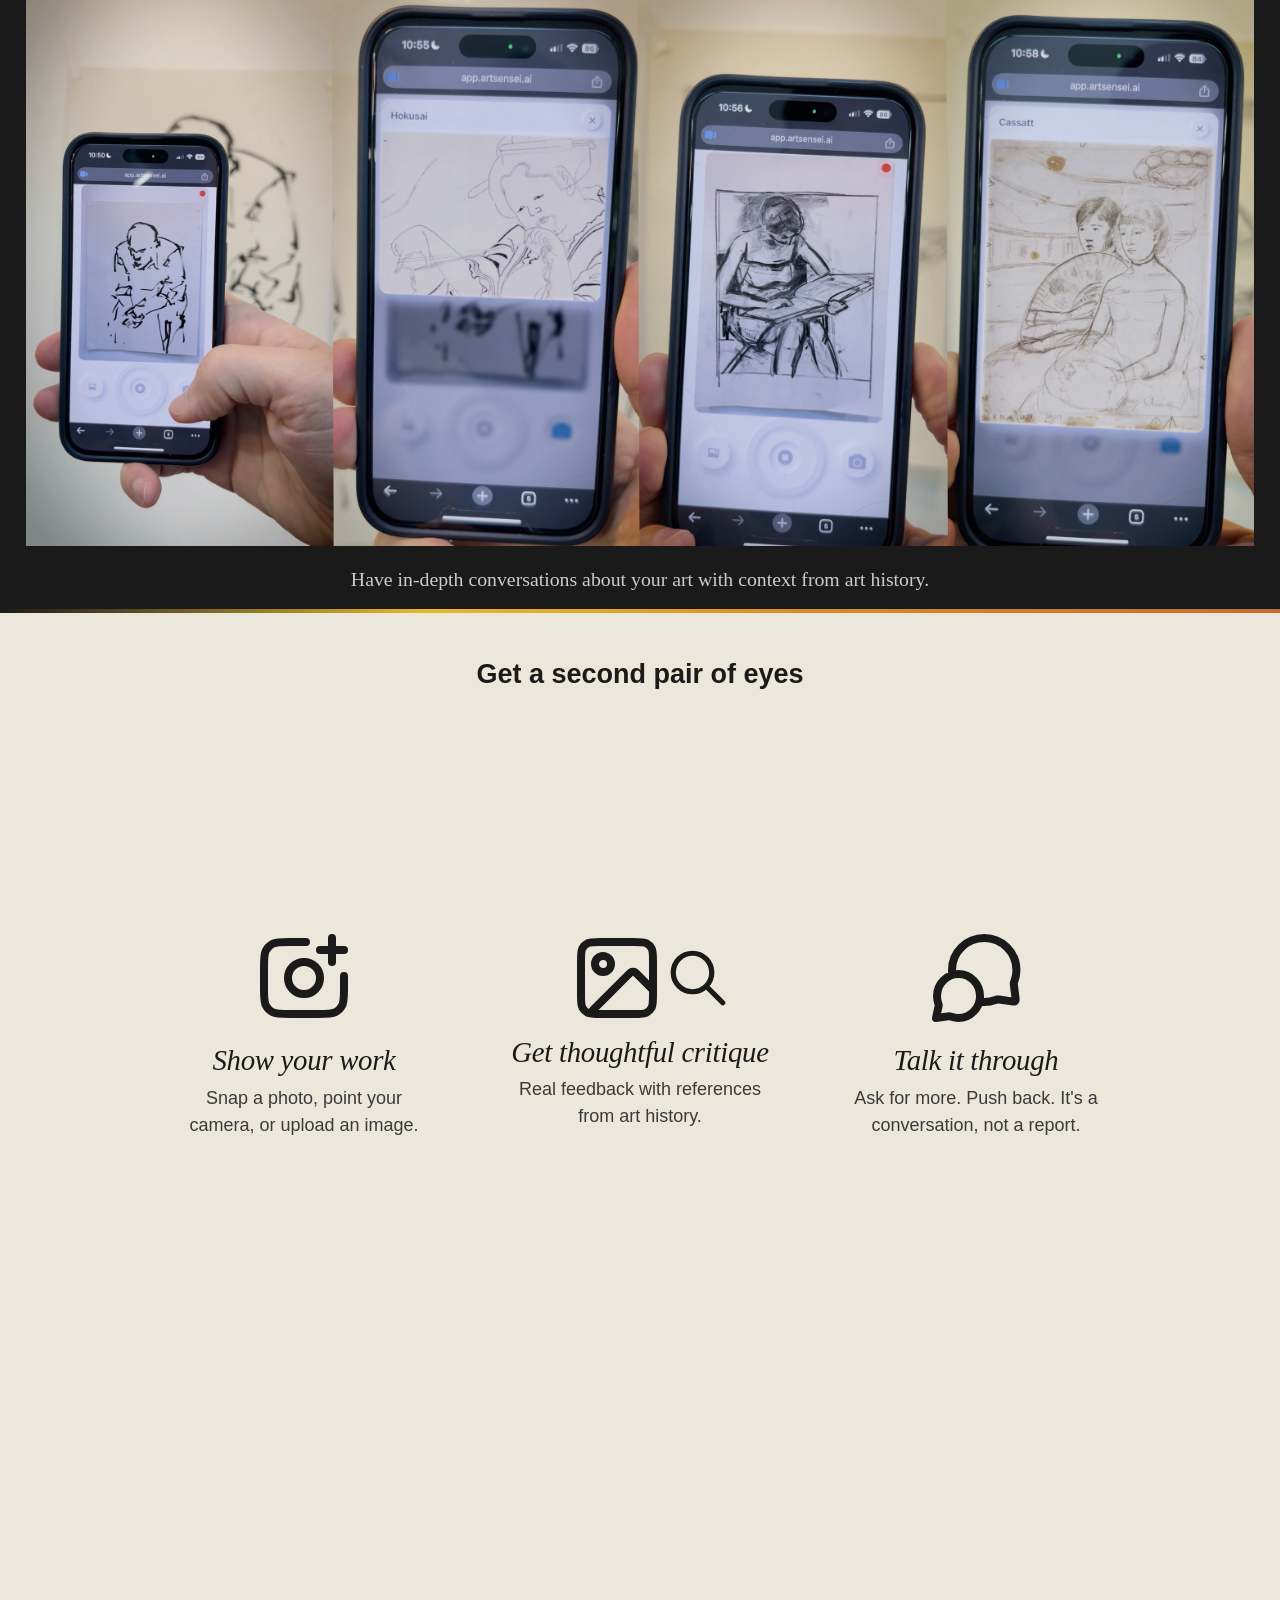
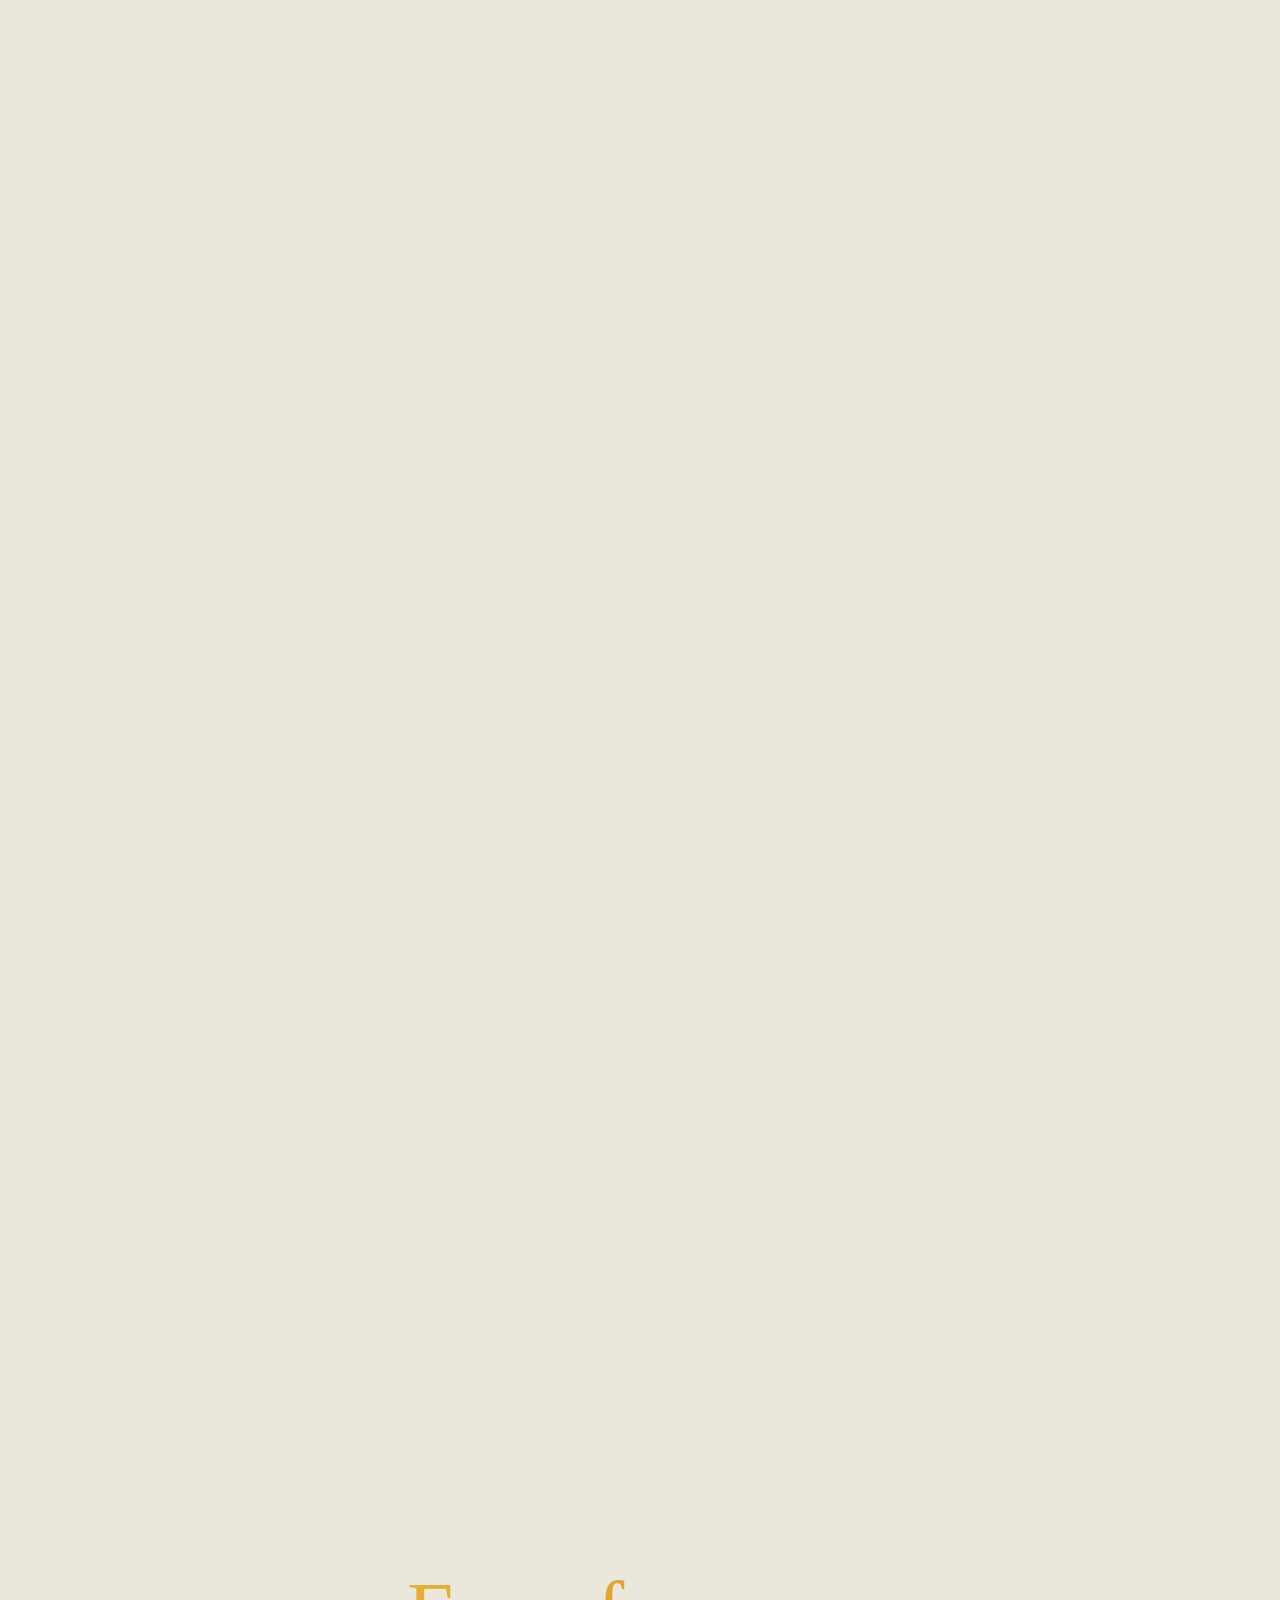
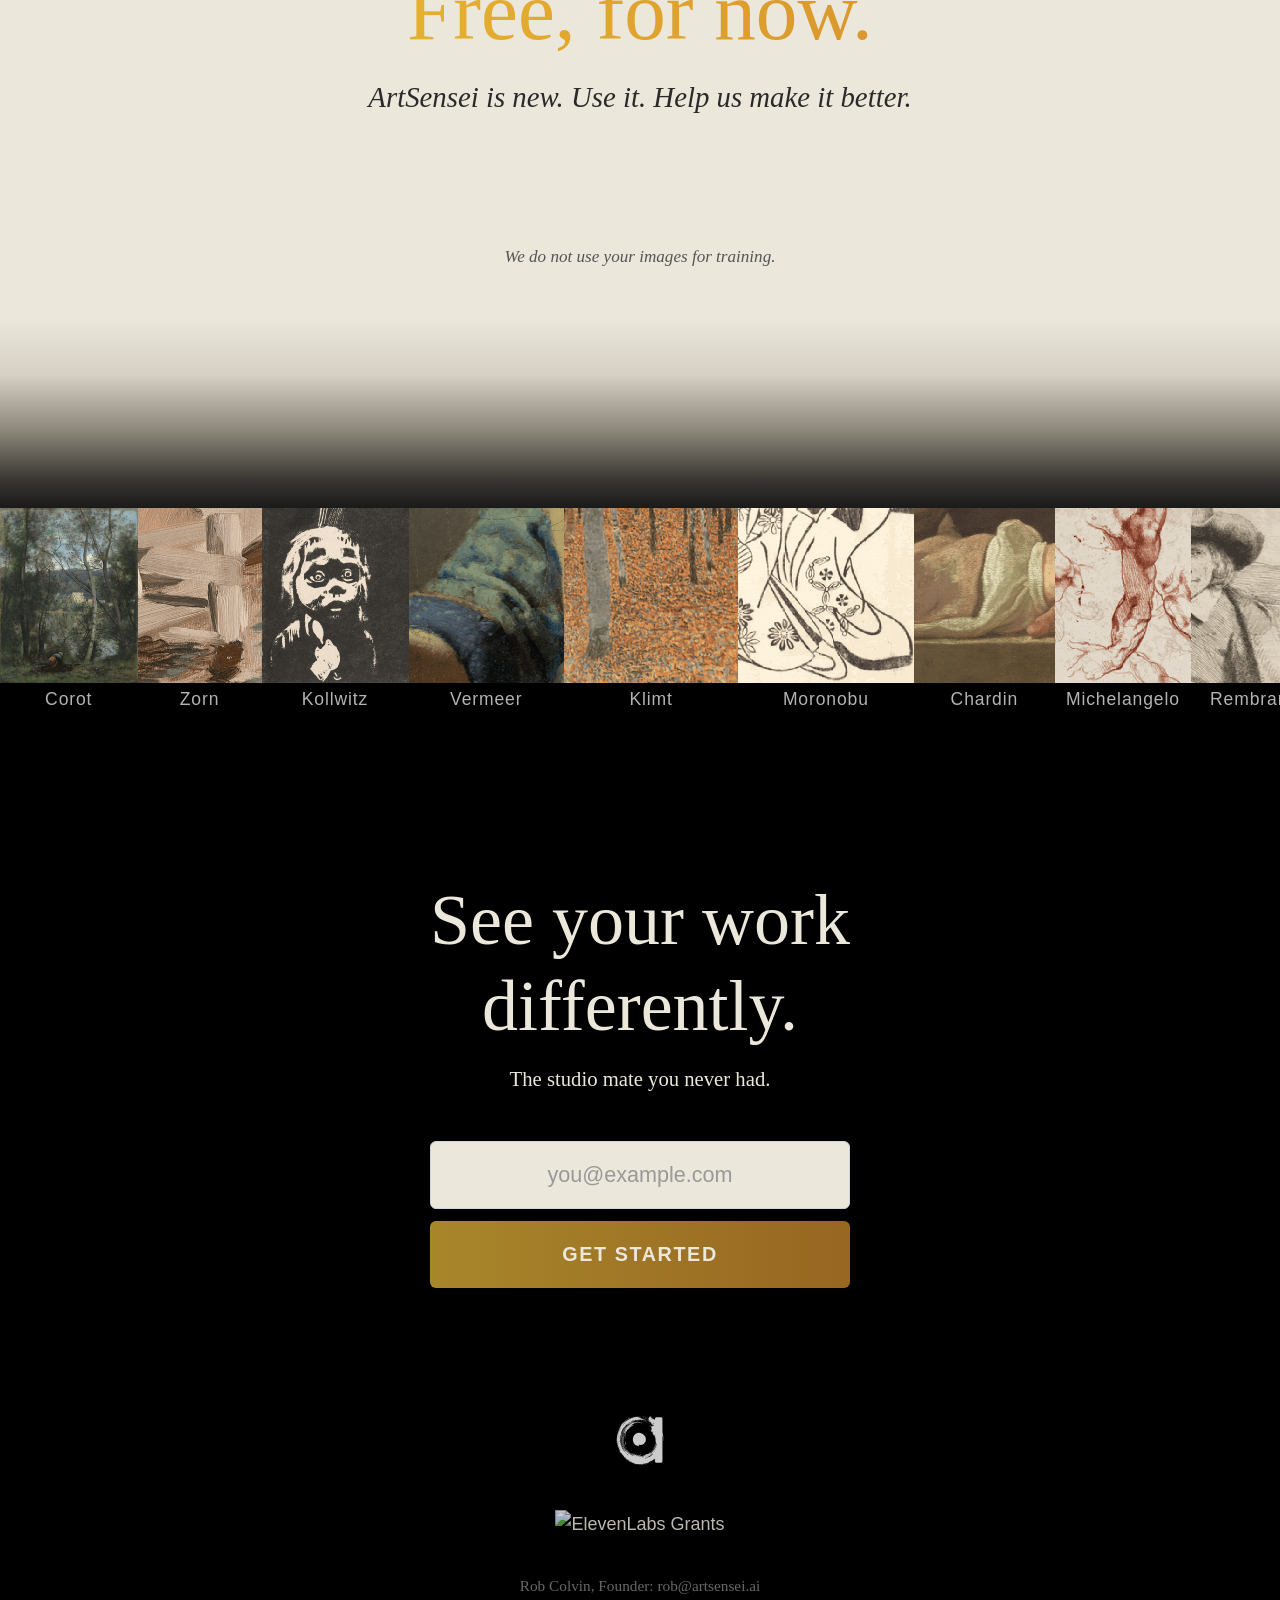
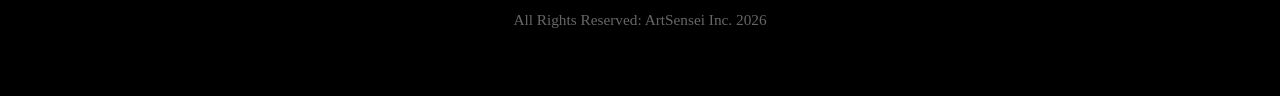
==== commit 9042afec: "Testimonial starts semi-transparent, fades in on scroll, less padding - Start at 0.35 opacity like i" ====
--- a/index.html
+++ b/index.html
@@ -30,7 +30,7 @@
     <meta name="twitter:image" content="https://artsensei.ai/Images/ExampleShotsRow.jpg">
 
     <link rel="icon" type="image/svg+xml" href="Images/Logos/SVG/LOGO White A.svg">
-    <link rel="stylesheet" href="styles.css?v=66">
+    <link rel="stylesheet" href="styles.css?v=67">
     <style>body{opacity:0}body.loaded{opacity:1;transition:opacity .3s}</style>
 
     <!-- Structured Data -->
@@ -311,6 +311,6 @@
         </div>
     </footer>
 
-    <script src="script.js?v=4"></script>
+    <script src="script.js?v=5"></script>
 </body>
 </html>
--- a/styles.css
+++ b/styles.css
@@ -643,8 +643,14 @@
     display: flex;
     align-items: flex-start;
     justify-content: center;
-    padding: calc(18vh + 24px) 24px 48px;
+    padding: 48px 24px;
     background-color: #EBE7DB;
+    opacity: 0.35;
+    transition: opacity 0.3s ease;
+}
+
+.testi-sticky.testi-active {
+    opacity: 1;
 }
 
 .testi-sticky blockquote {
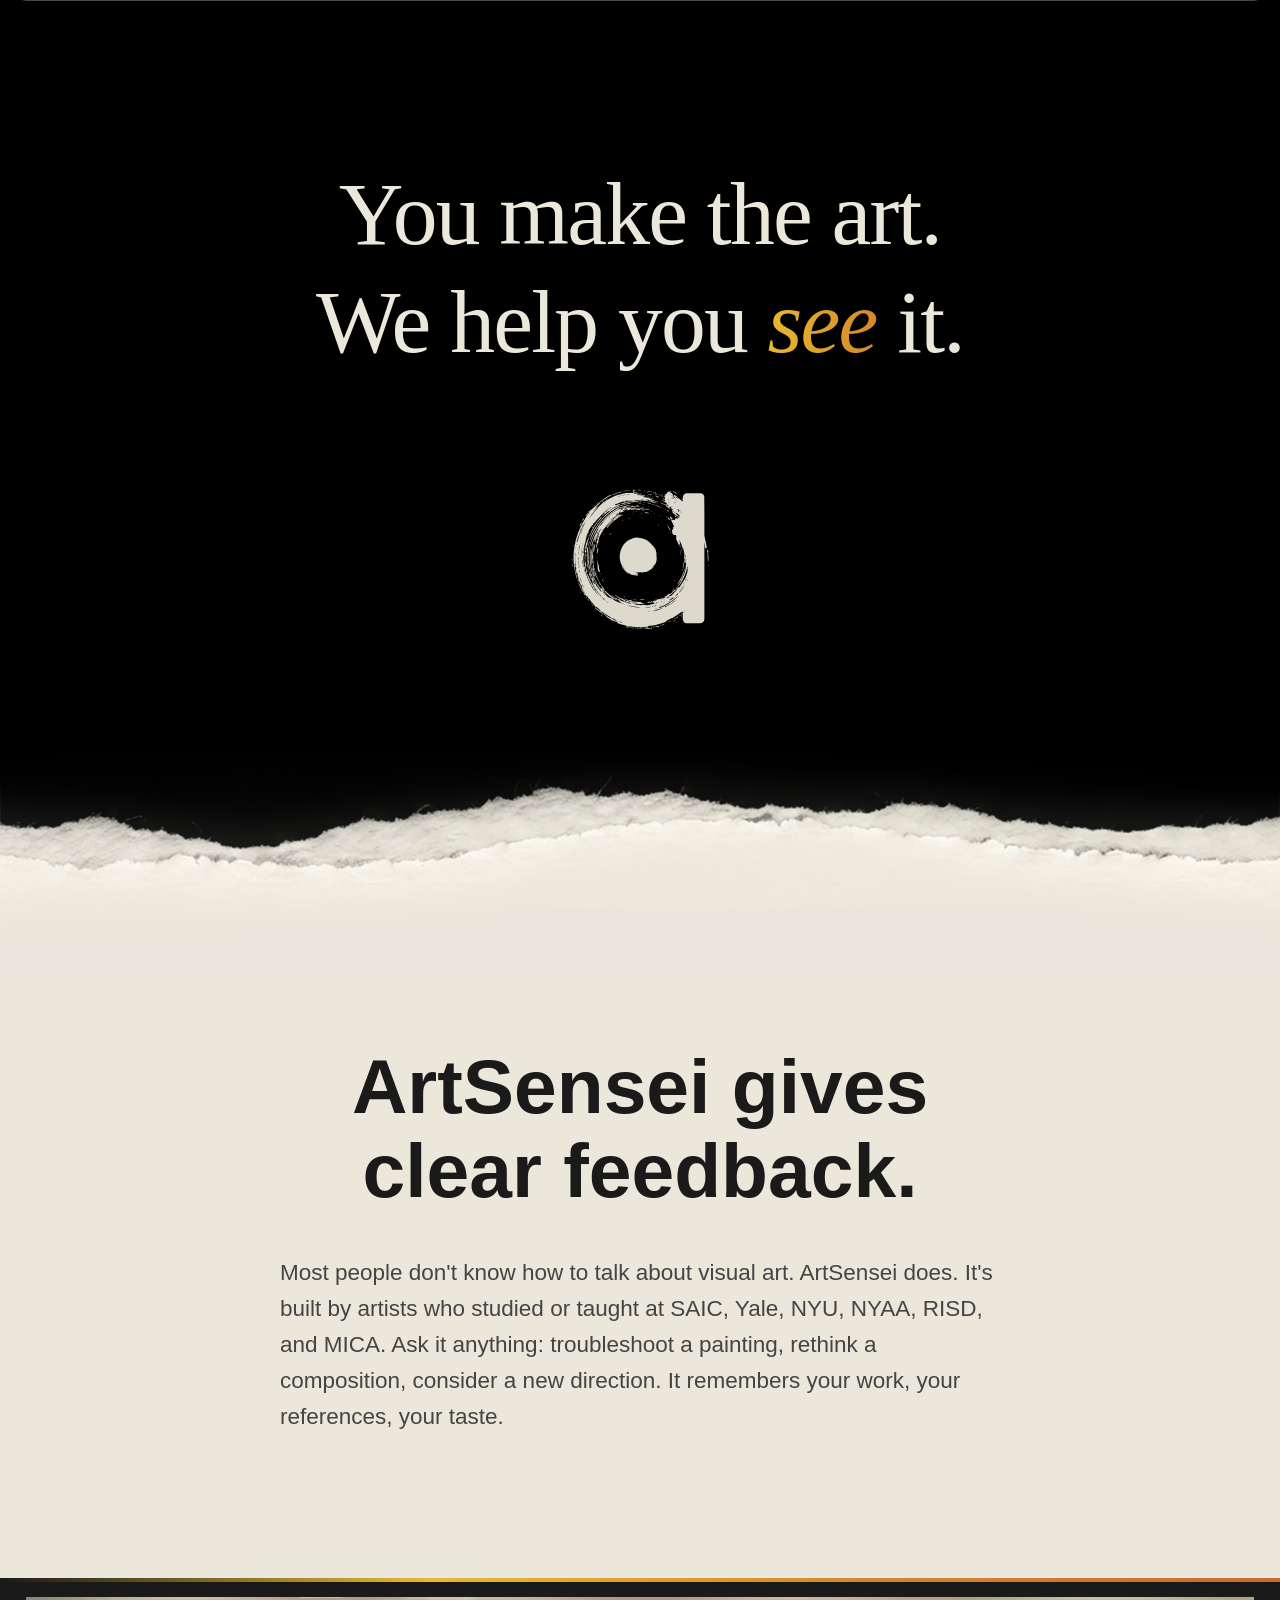
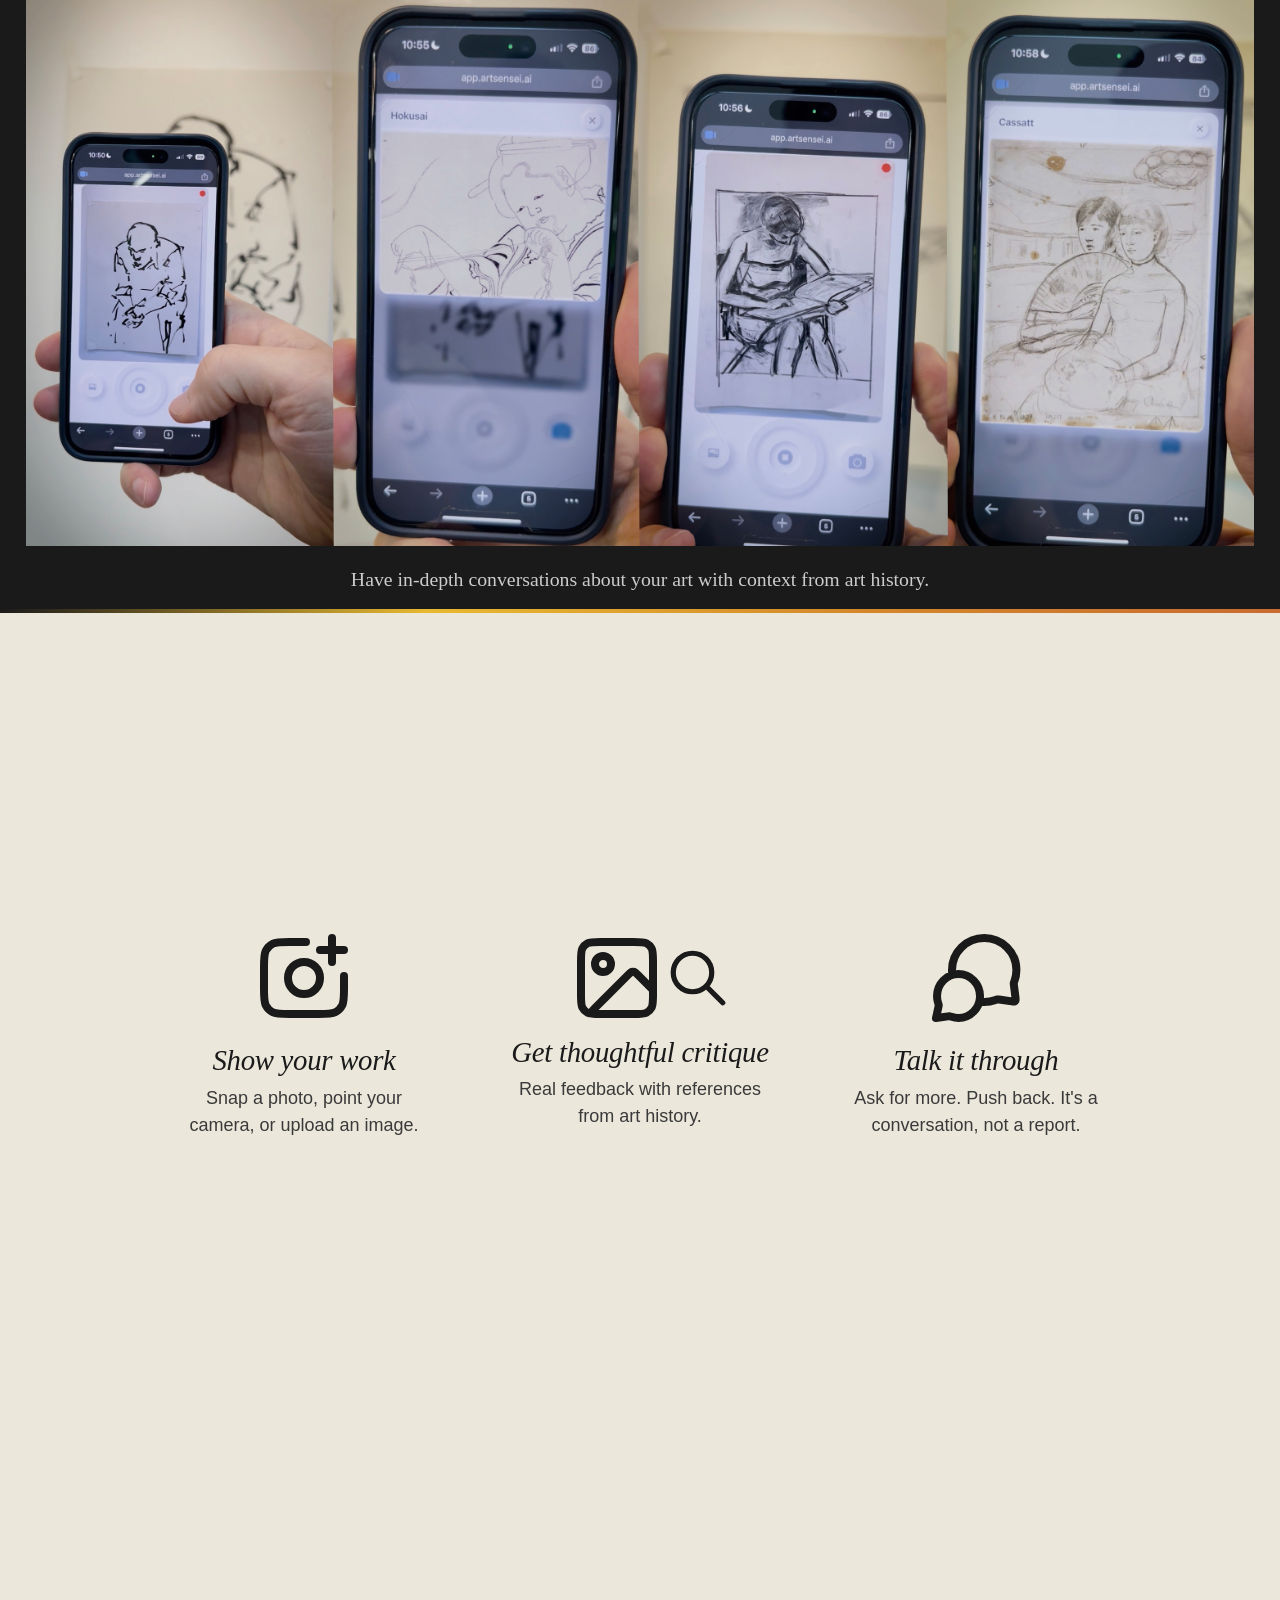
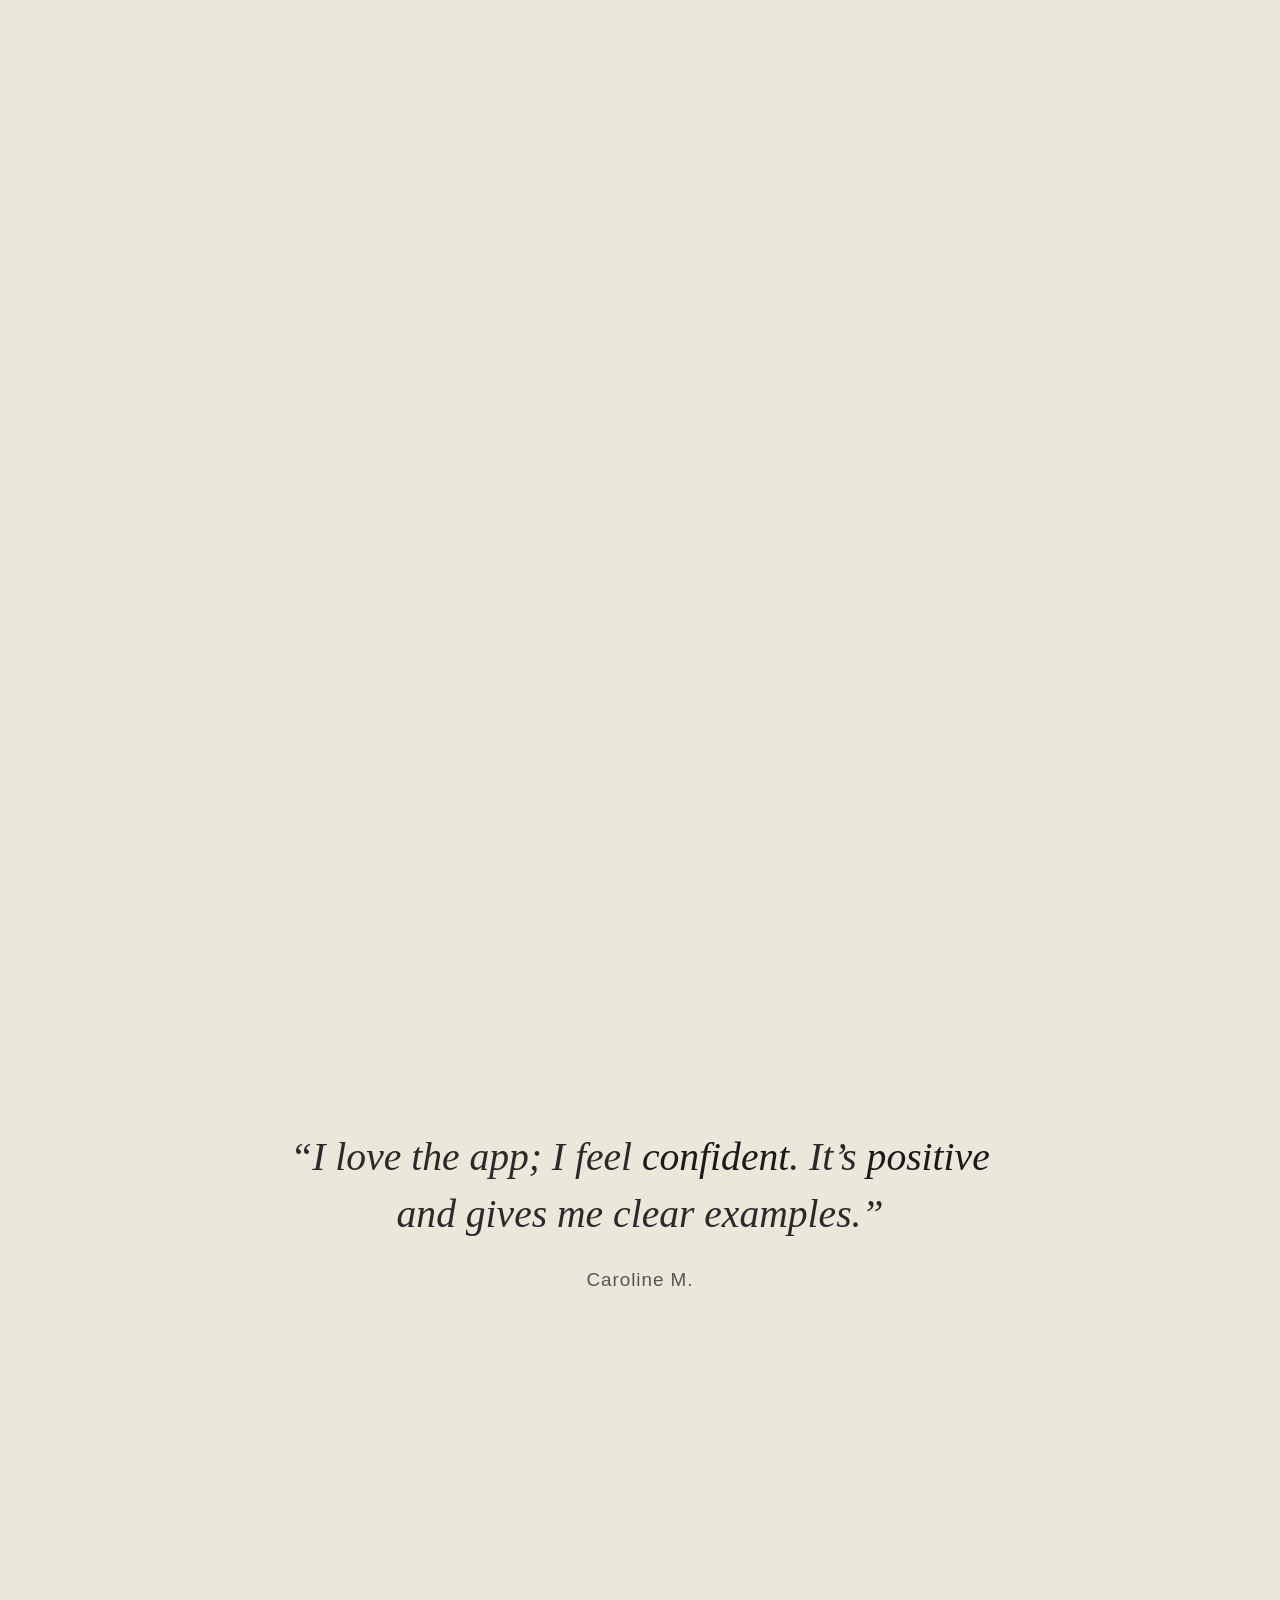
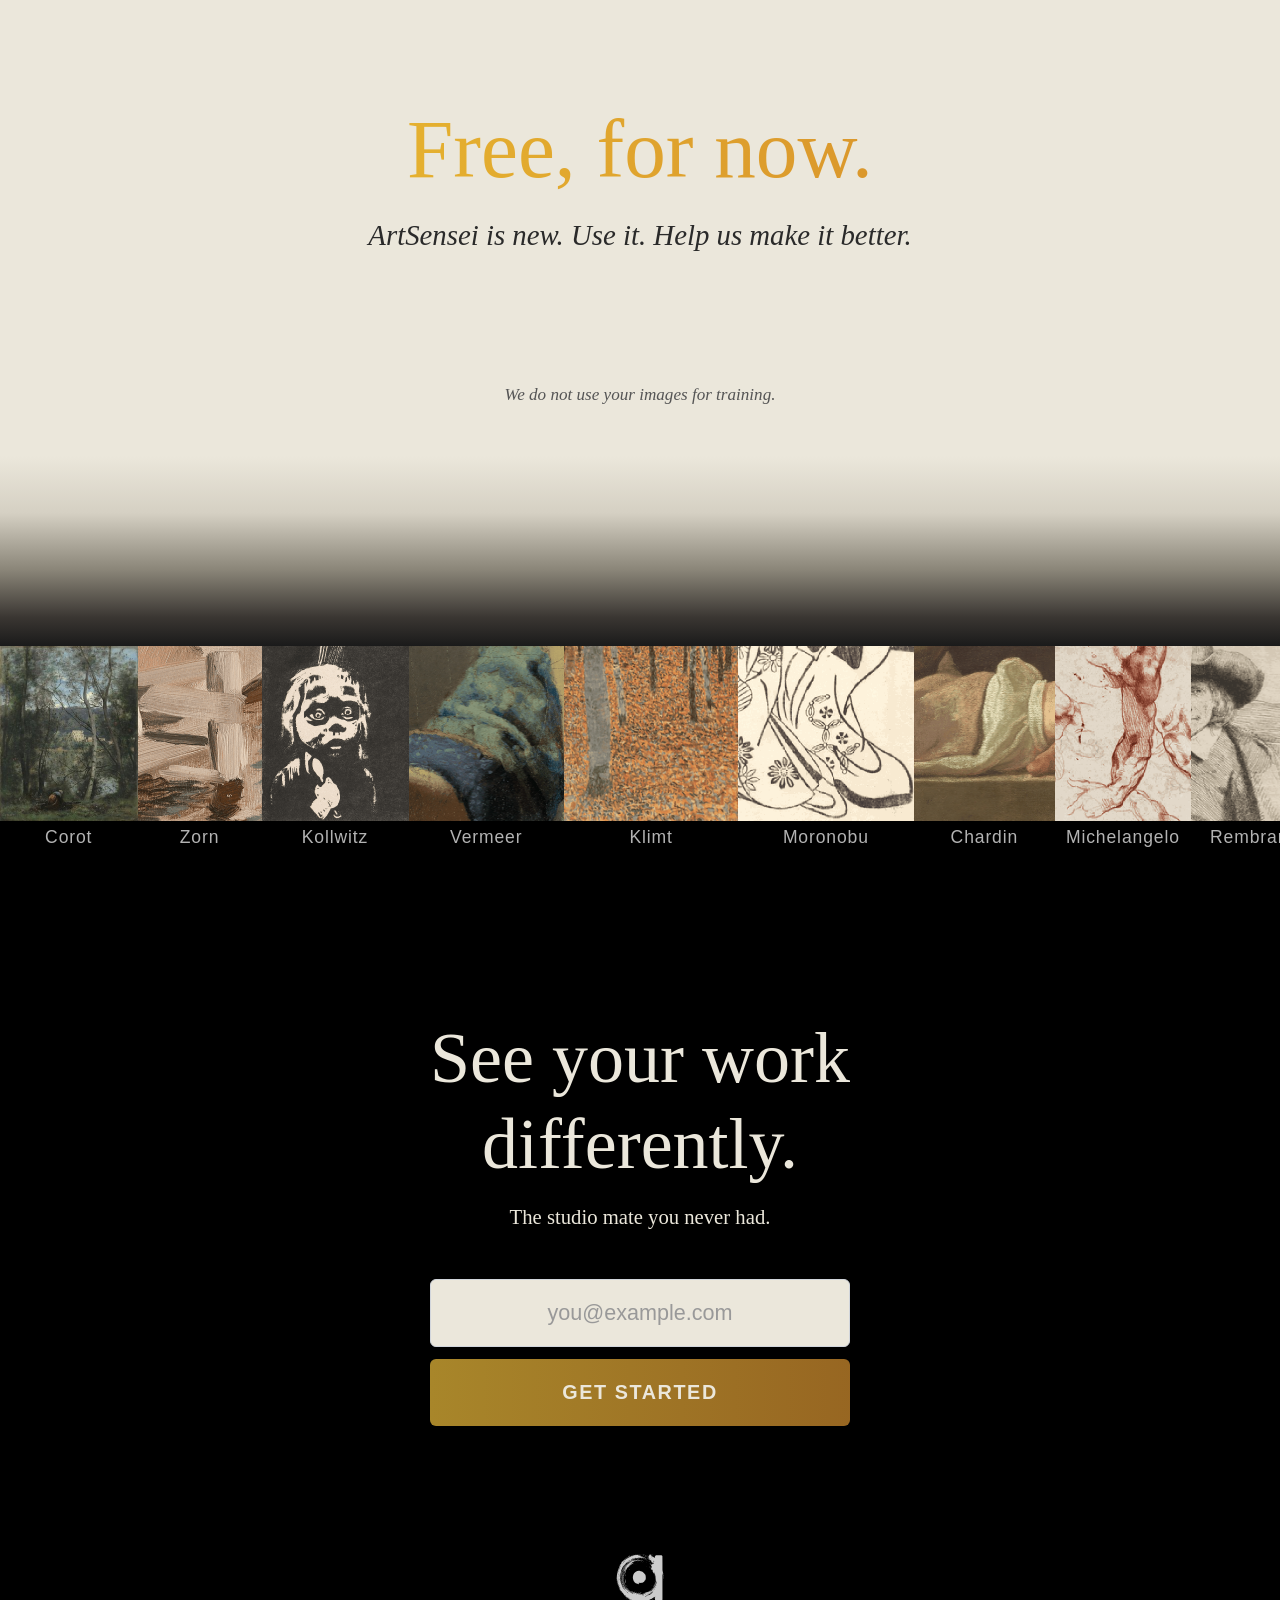
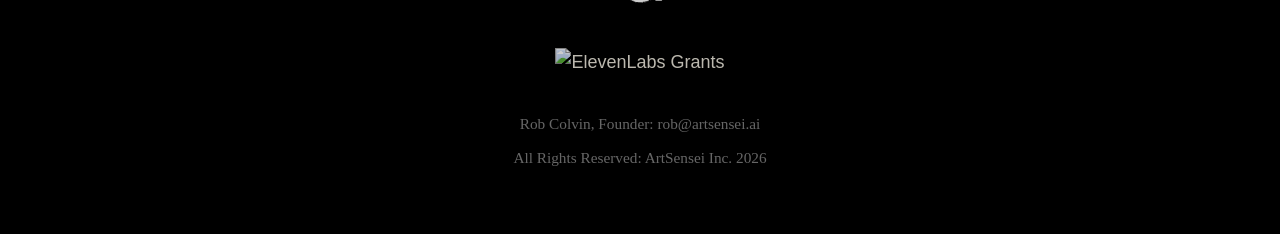
==== commit 8655a58e: "Revert testimonial opacity changes Co-Authored-By: Claude Opus 4.5 <noreply@anthropic.com>" ====
--- a/index.html
+++ b/index.html
@@ -30,7 +30,7 @@
     <meta name="twitter:image" content="https://artsensei.ai/Images/ExampleShotsRow.jpg">
 
     <link rel="icon" type="image/svg+xml" href="Images/Logos/SVG/LOGO White A.svg">
-    <link rel="stylesheet" href="styles.css?v=67">
+    <link rel="stylesheet" href="styles.css?v=68">
     <style>body{opacity:0}body.loaded{opacity:1;transition:opacity .3s}</style>
 
     <!-- Structured Data -->
@@ -311,6 +311,6 @@
         </div>
     </footer>
 
-    <script src="script.js?v=5"></script>
+    <script src="script.js?v=6"></script>
 </body>
 </html>
--- a/styles.css
+++ b/styles.css
@@ -643,14 +643,8 @@
     display: flex;
     align-items: flex-start;
     justify-content: center;
-    padding: 48px 24px;
+    padding: calc(18vh + 24px) 24px 48px;
     background-color: #EBE7DB;
-    opacity: 0.35;
-    transition: opacity 0.3s ease;
-}
-
-.testi-sticky.testi-active {
-    opacity: 1;
 }
 
 .testi-sticky blockquote {
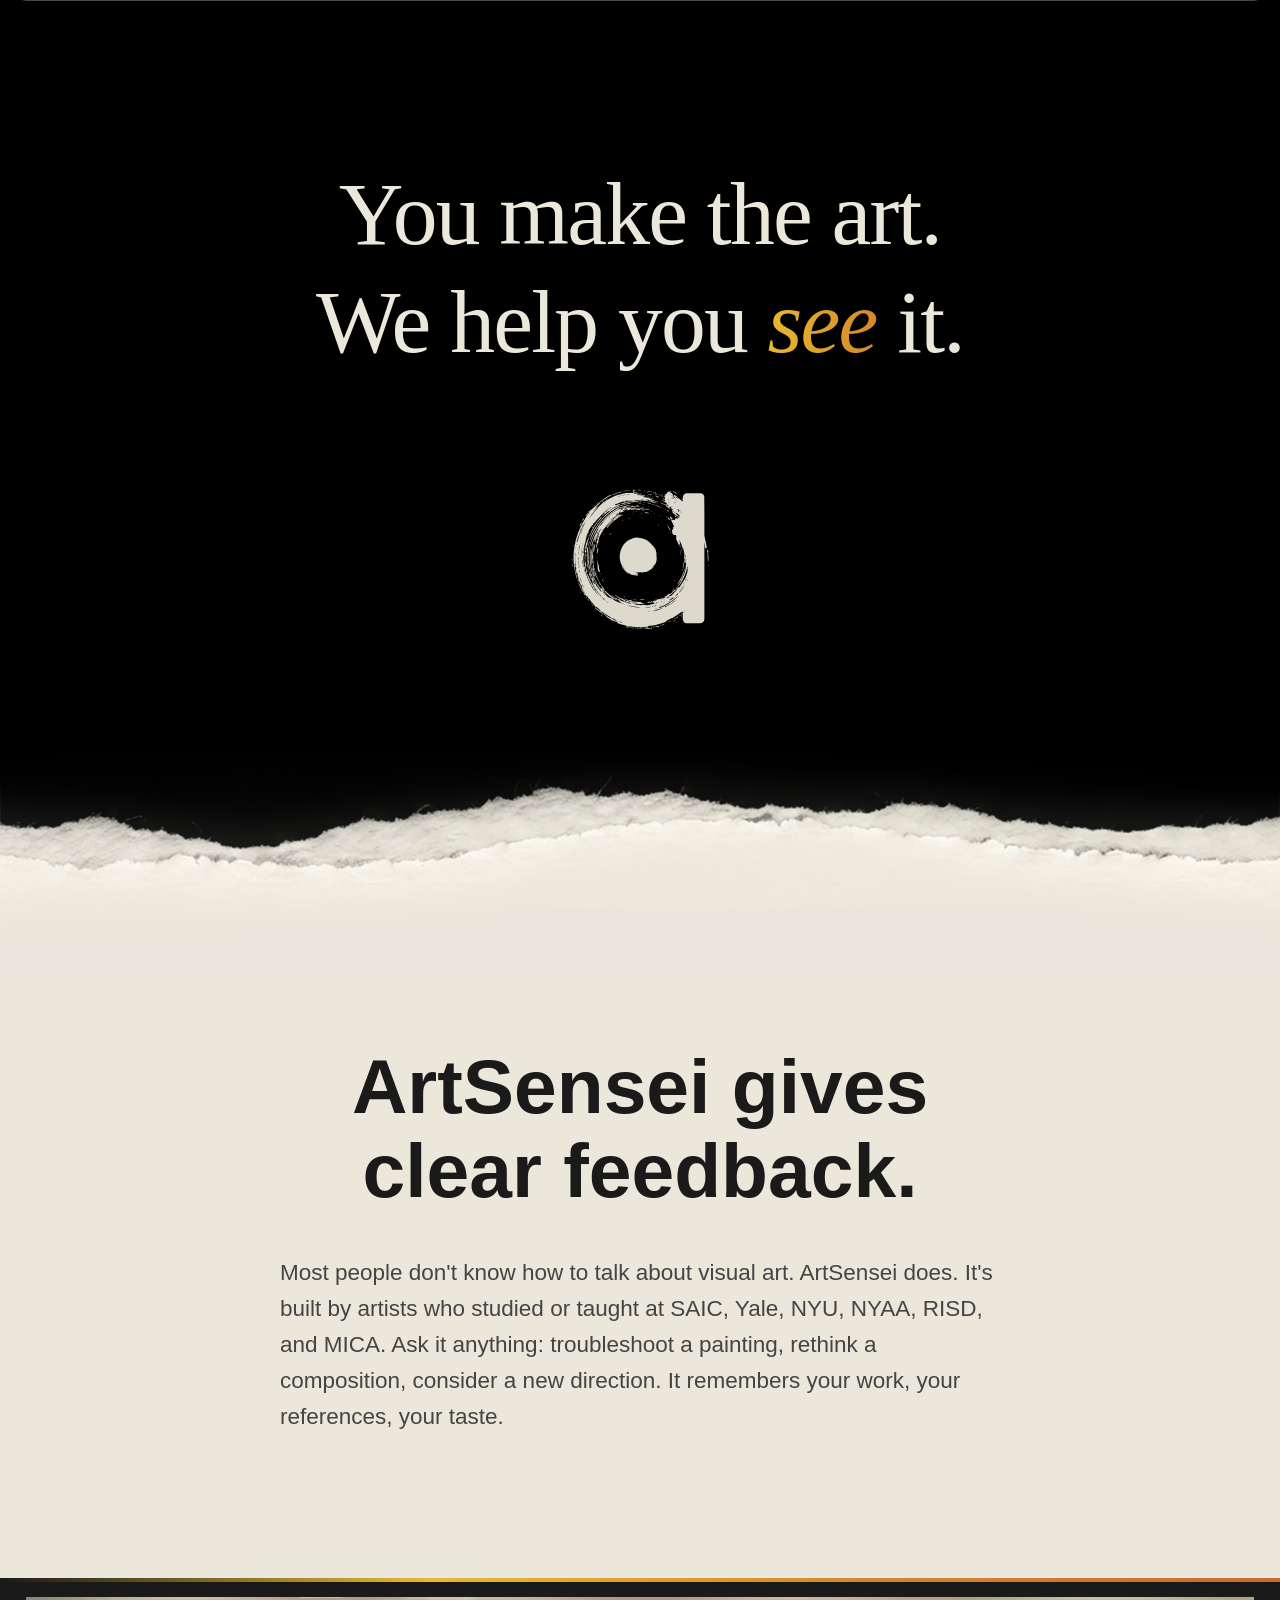
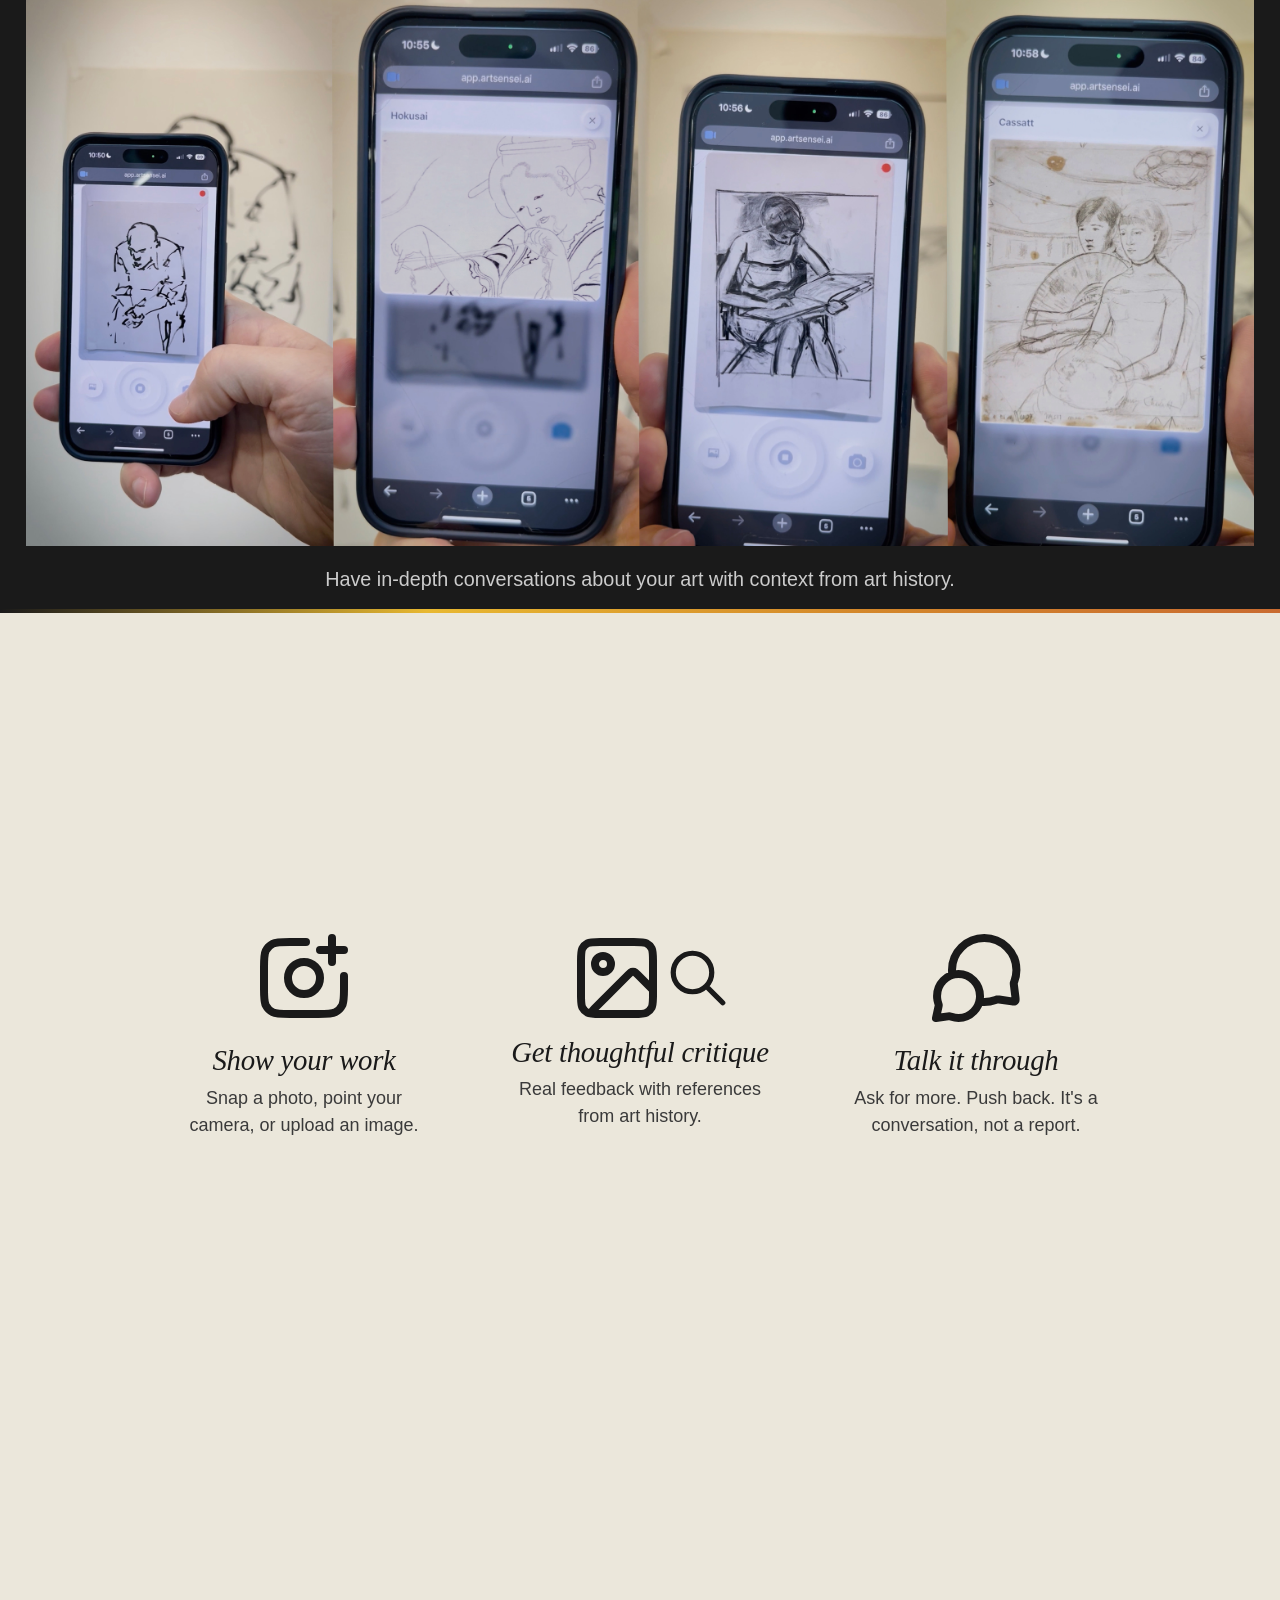
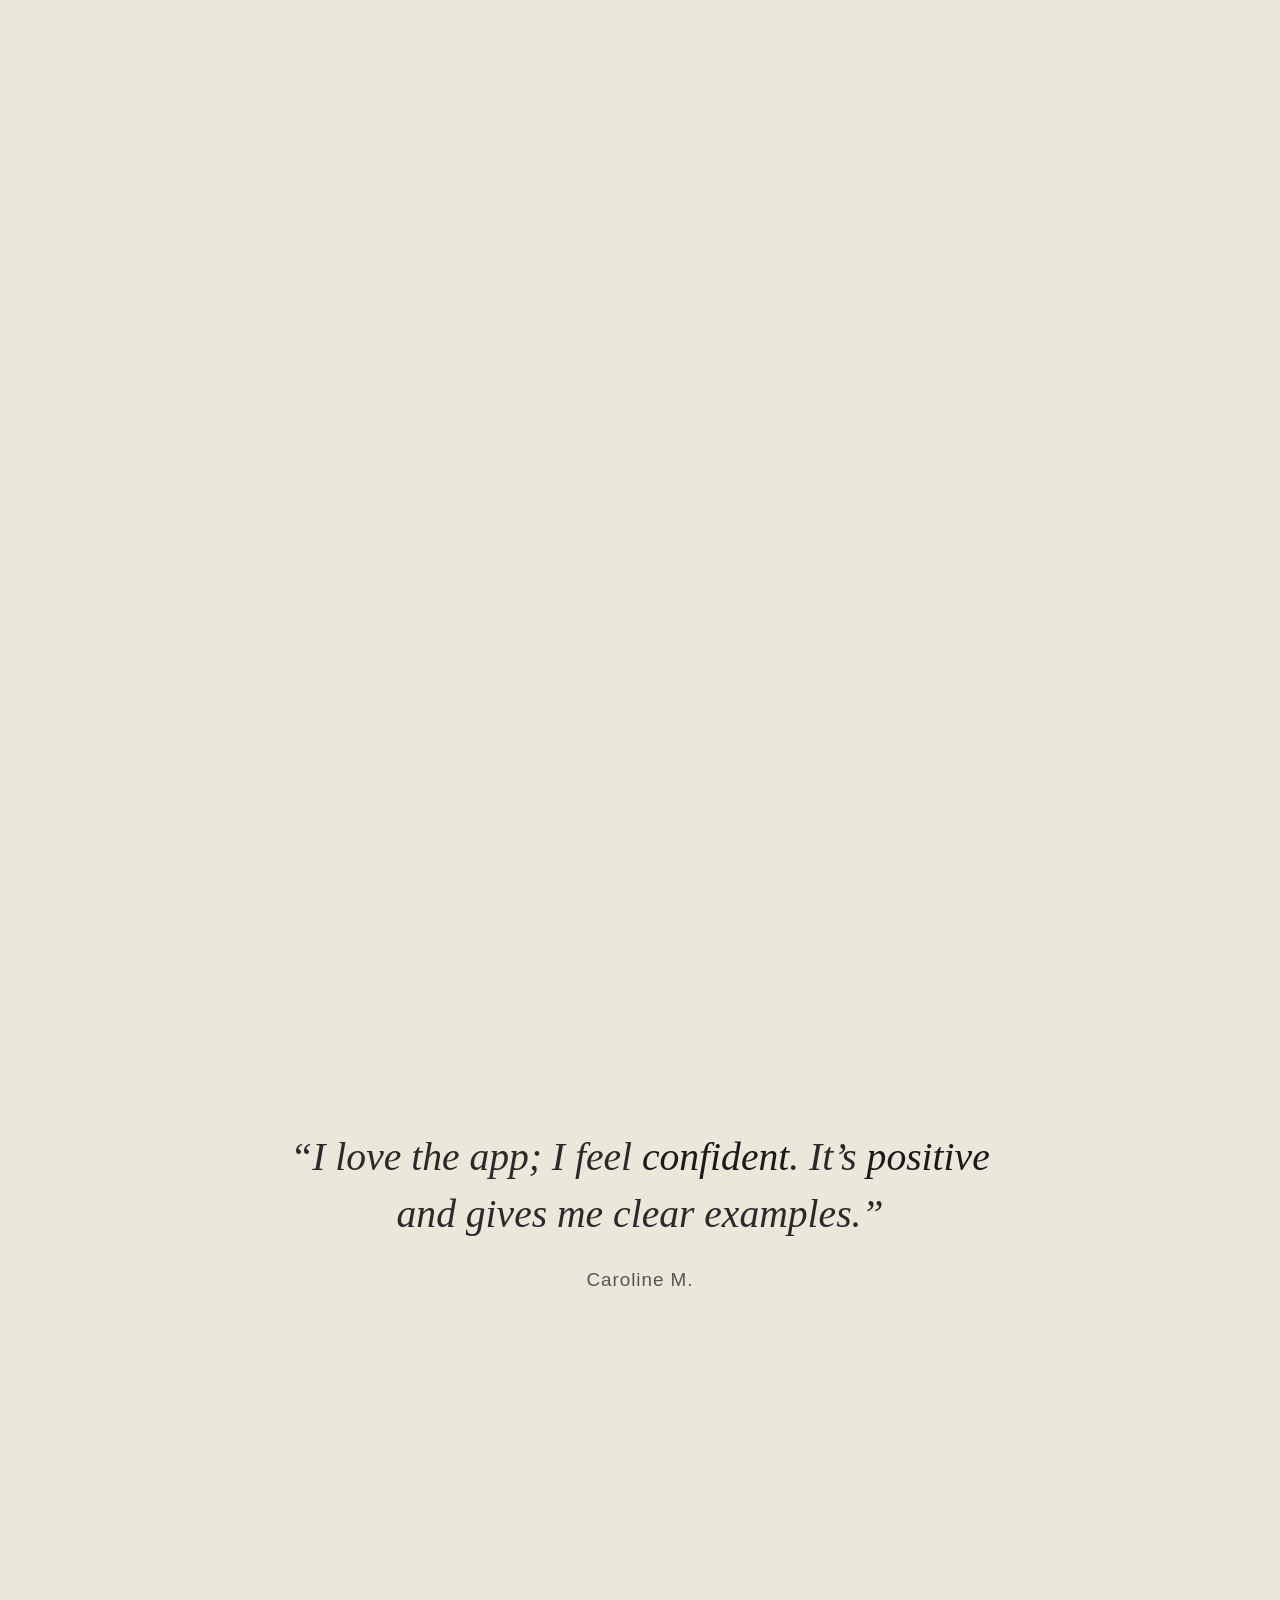
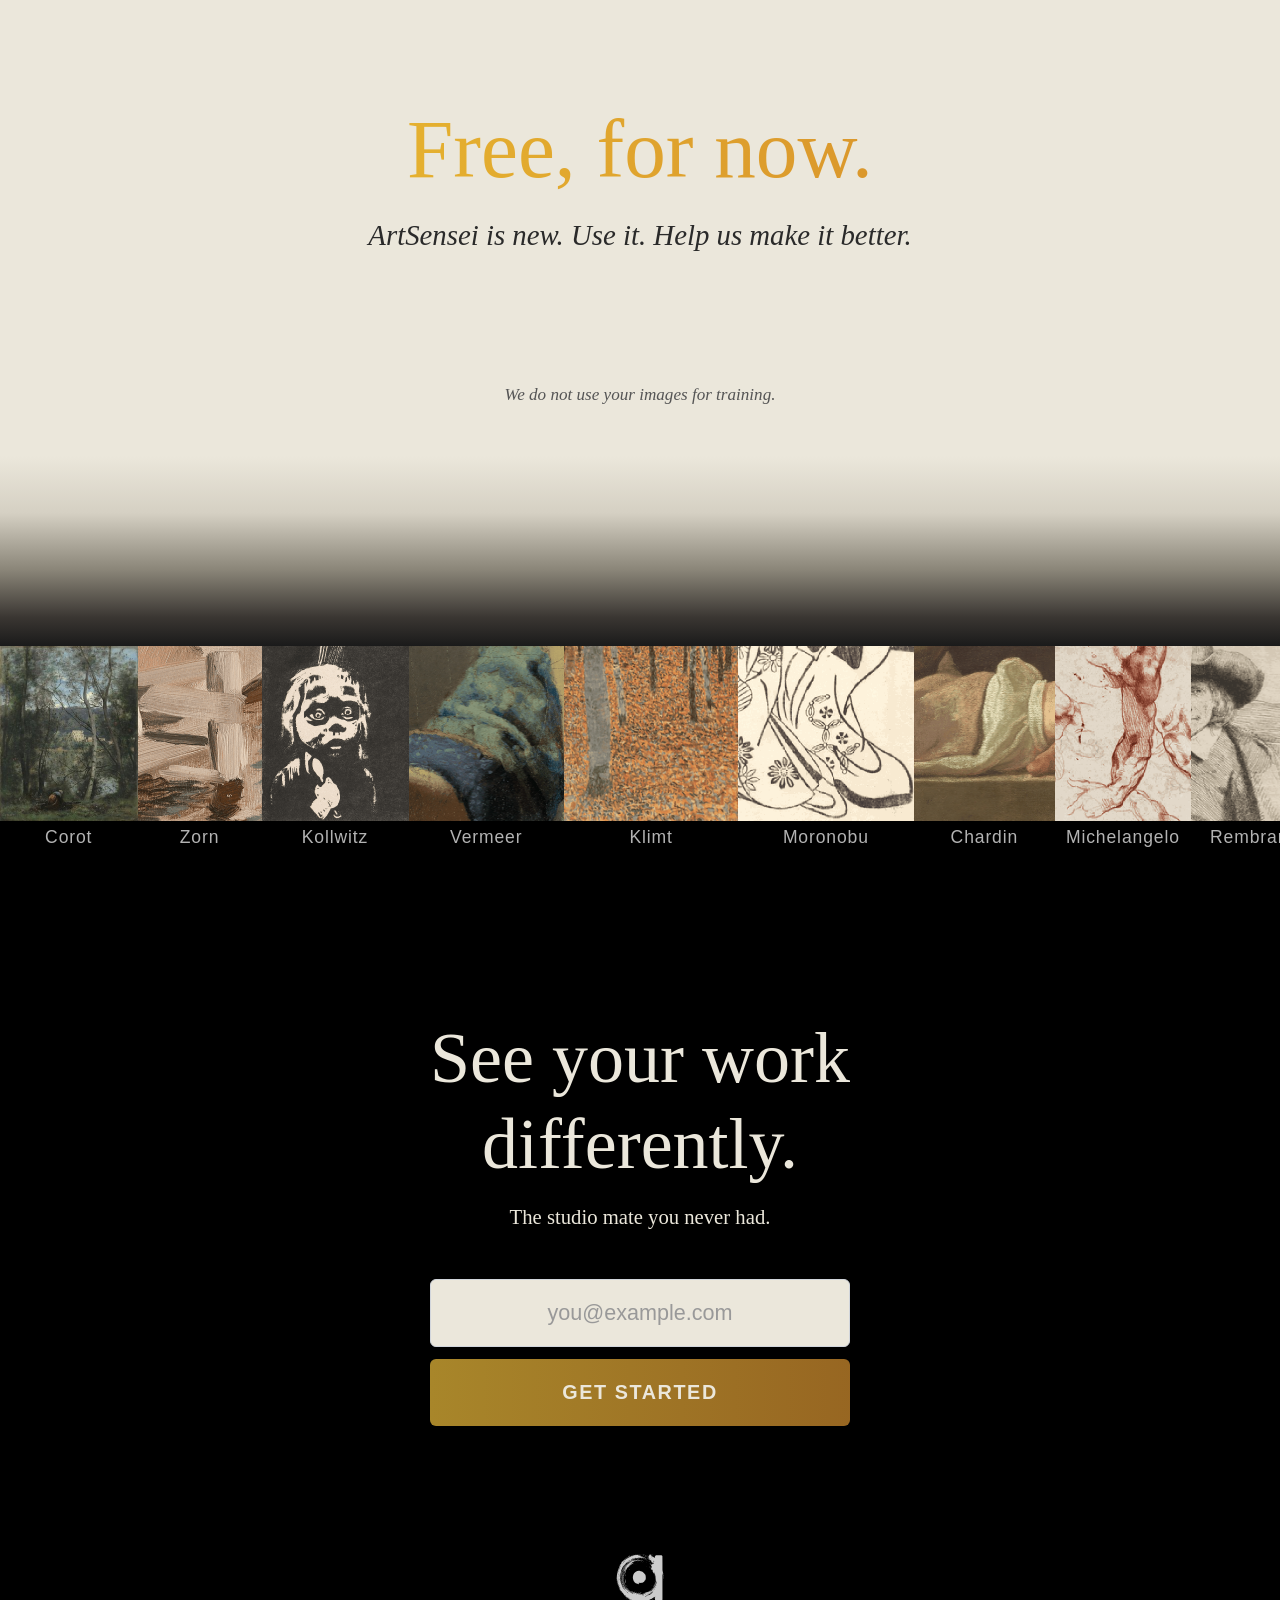
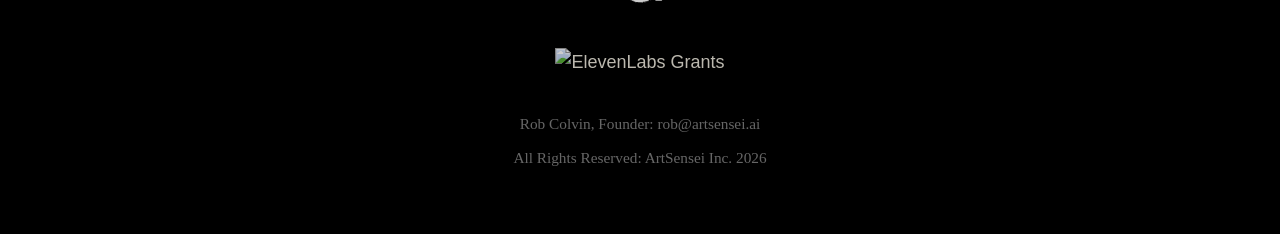
==== commit 4064c884: "Change shots caption to Styrene (sans-serif) Co-Authored-By: Claude Opus 4.5 <noreply@anthropic.com>" ====
--- a/index.html
+++ b/index.html
@@ -30,7 +30,7 @@
     <meta name="twitter:image" content="https://artsensei.ai/Images/ExampleShotsRow.jpg">
 
     <link rel="icon" type="image/svg+xml" href="Images/Logos/SVG/LOGO White A.svg">
-    <link rel="stylesheet" href="styles.css?v=68">
+    <link rel="stylesheet" href="styles.css?v=69">
     <style>body{opacity:0}body.loaded{opacity:1;transition:opacity .3s}</style>
 
     <!-- Structured Data -->
--- a/styles.css
+++ b/styles.css
@@ -383,7 +383,7 @@
 }
 
 .example-shots-band .shots-caption {
-    font-family: var(--font-serif);
+    font-family: var(--font-sans);
     font-size: 1.1rem;
     color: #ccc;
     text-align: center;
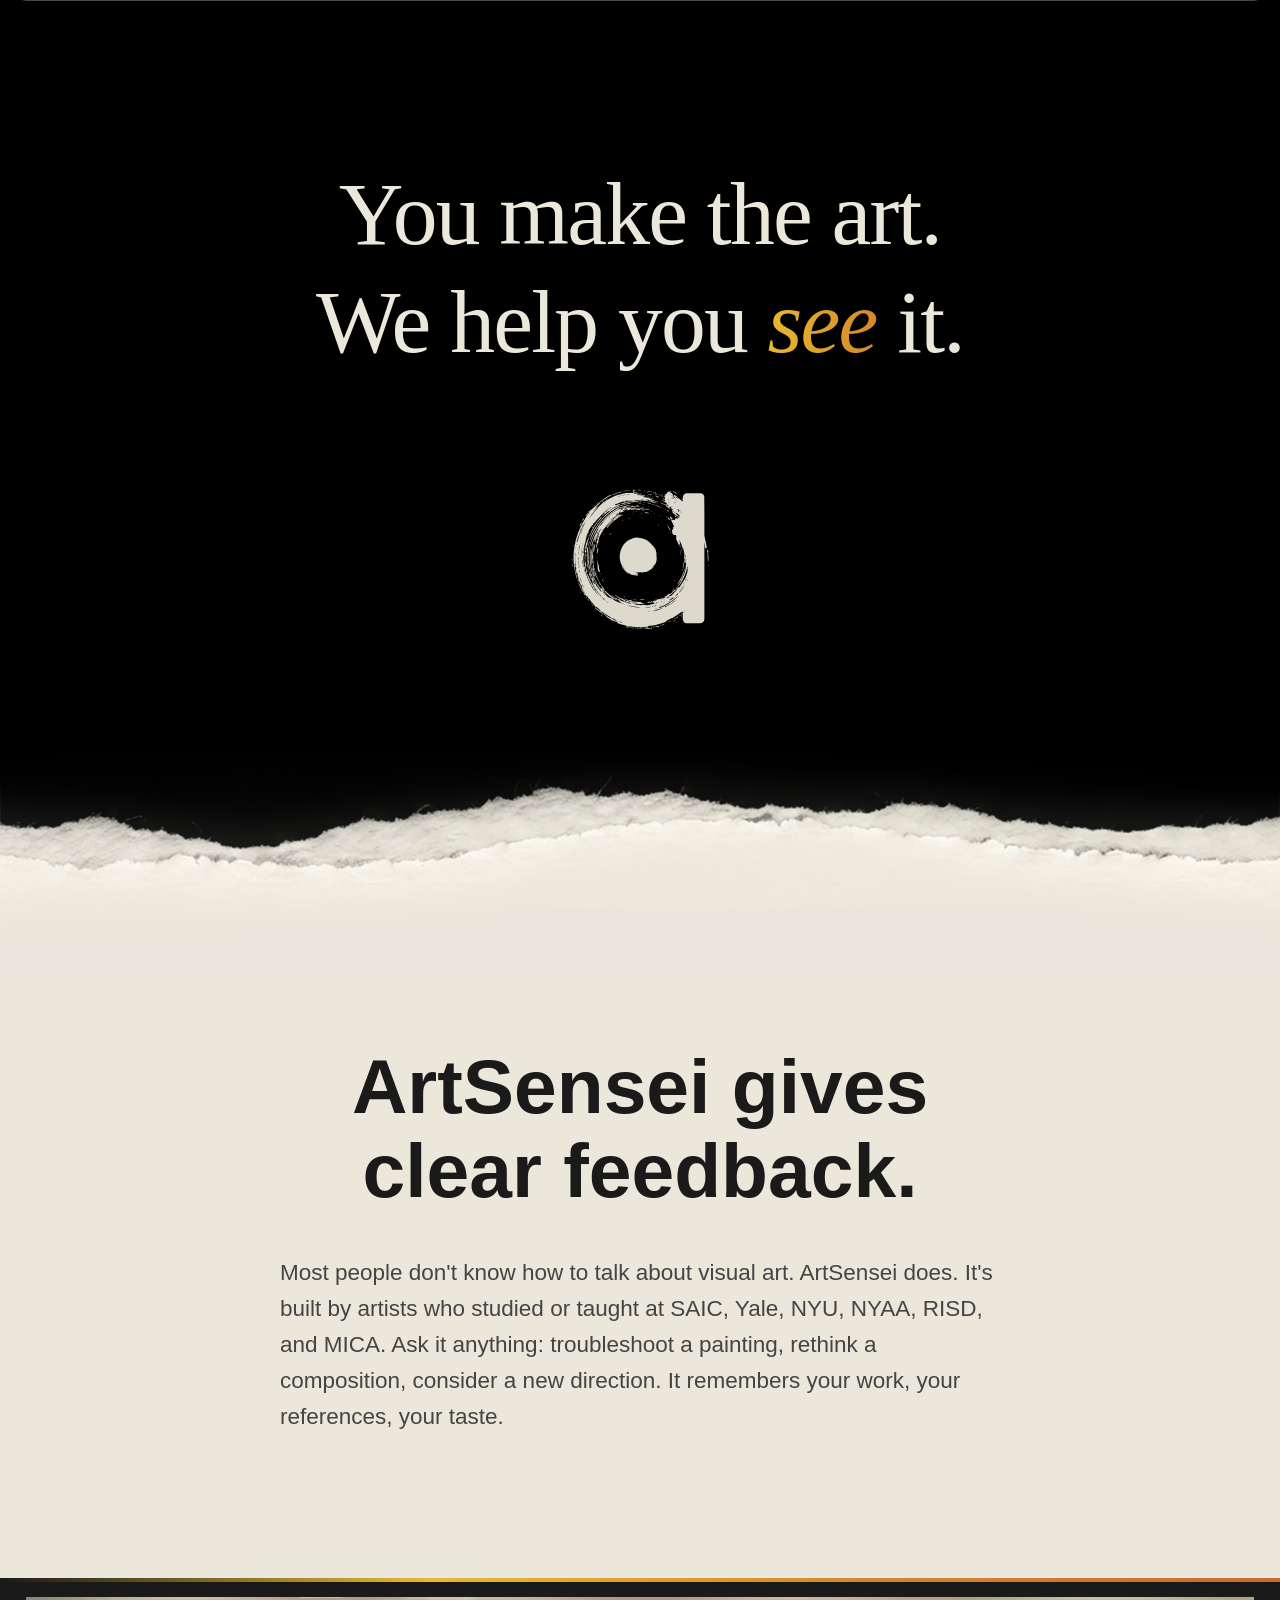
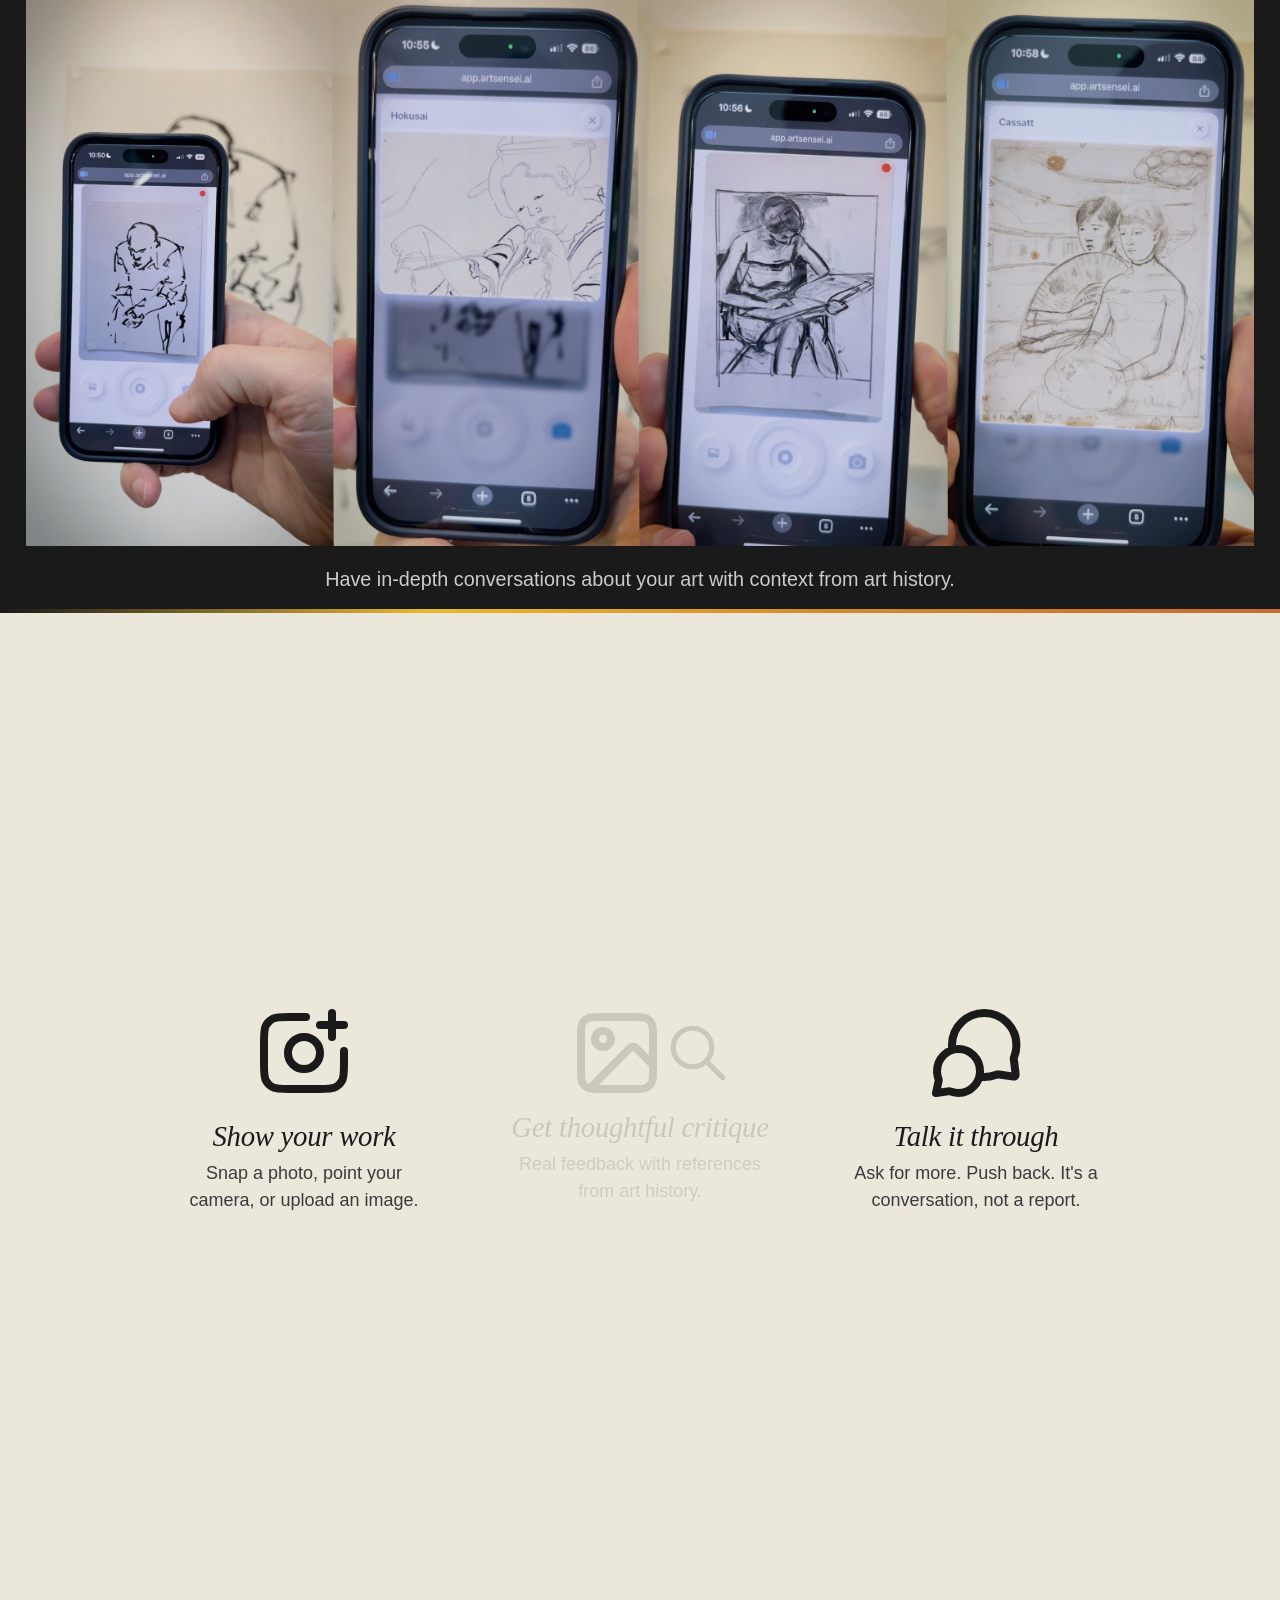
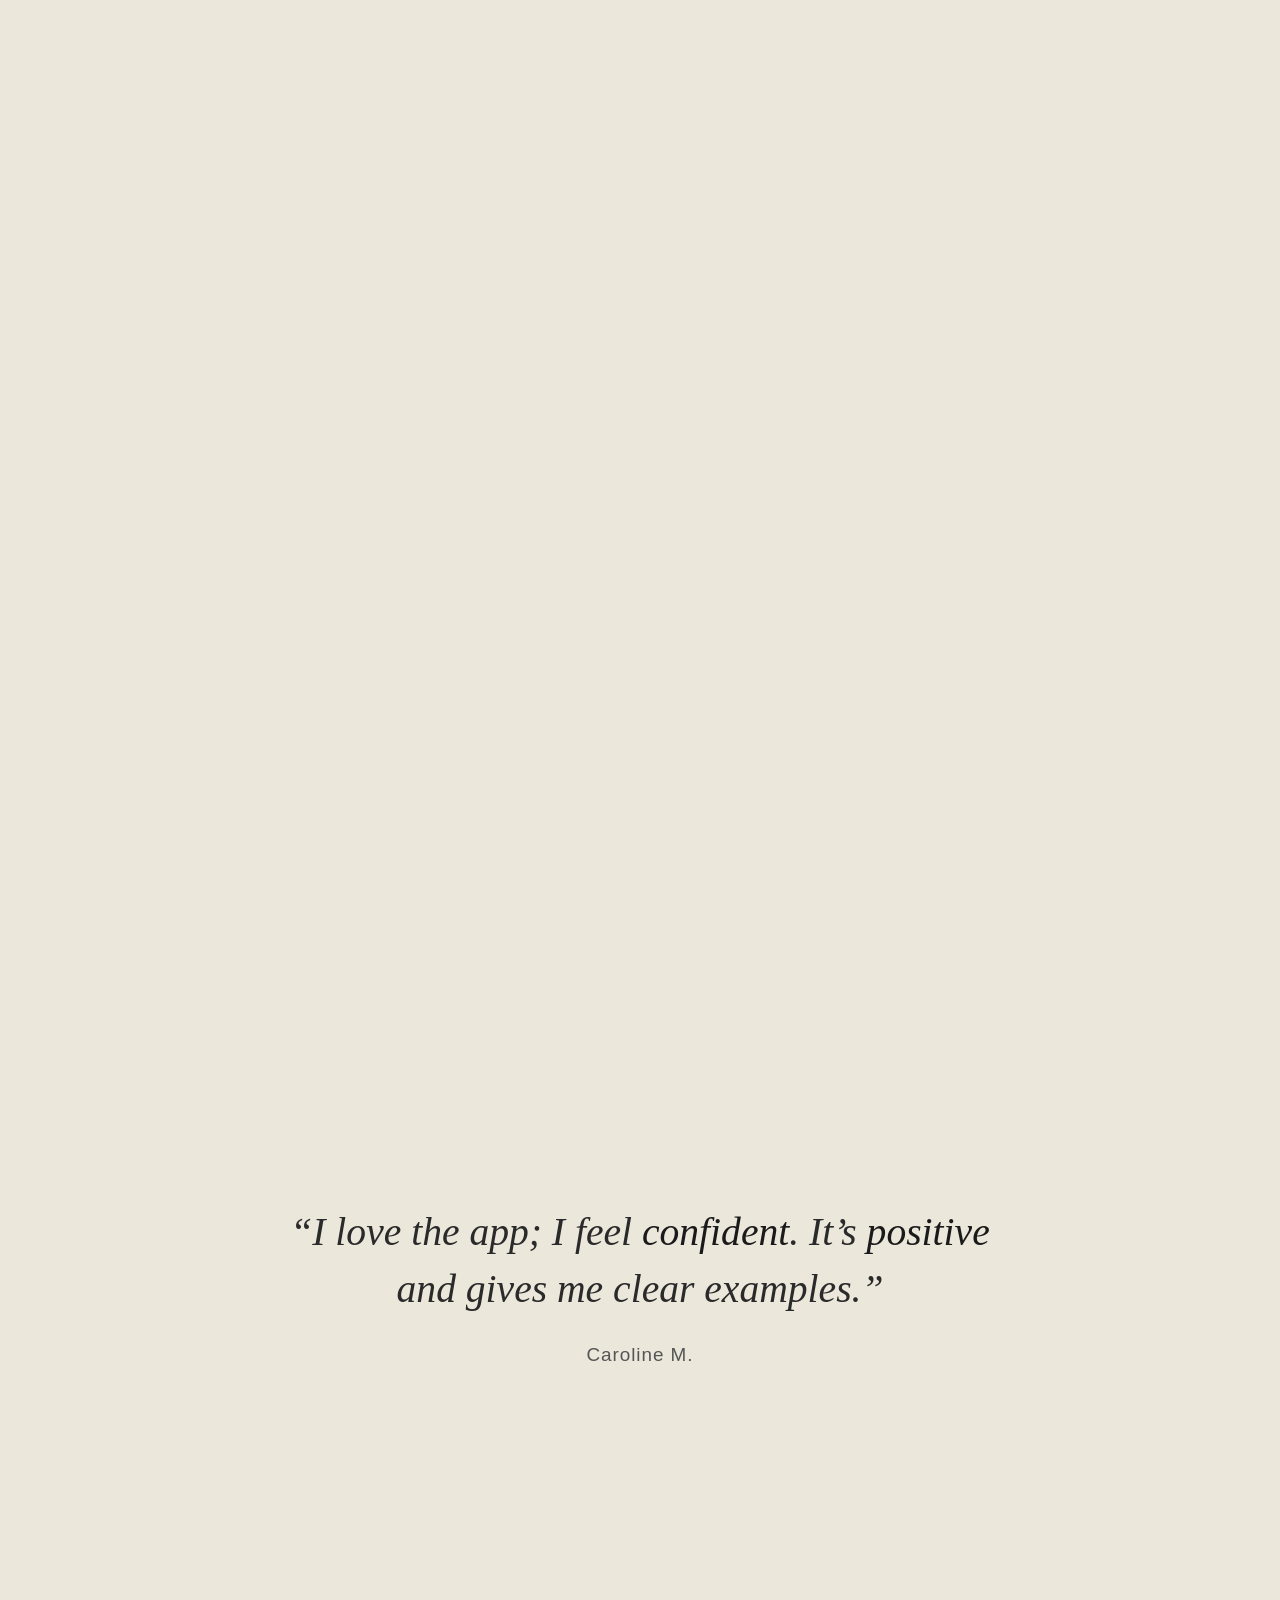
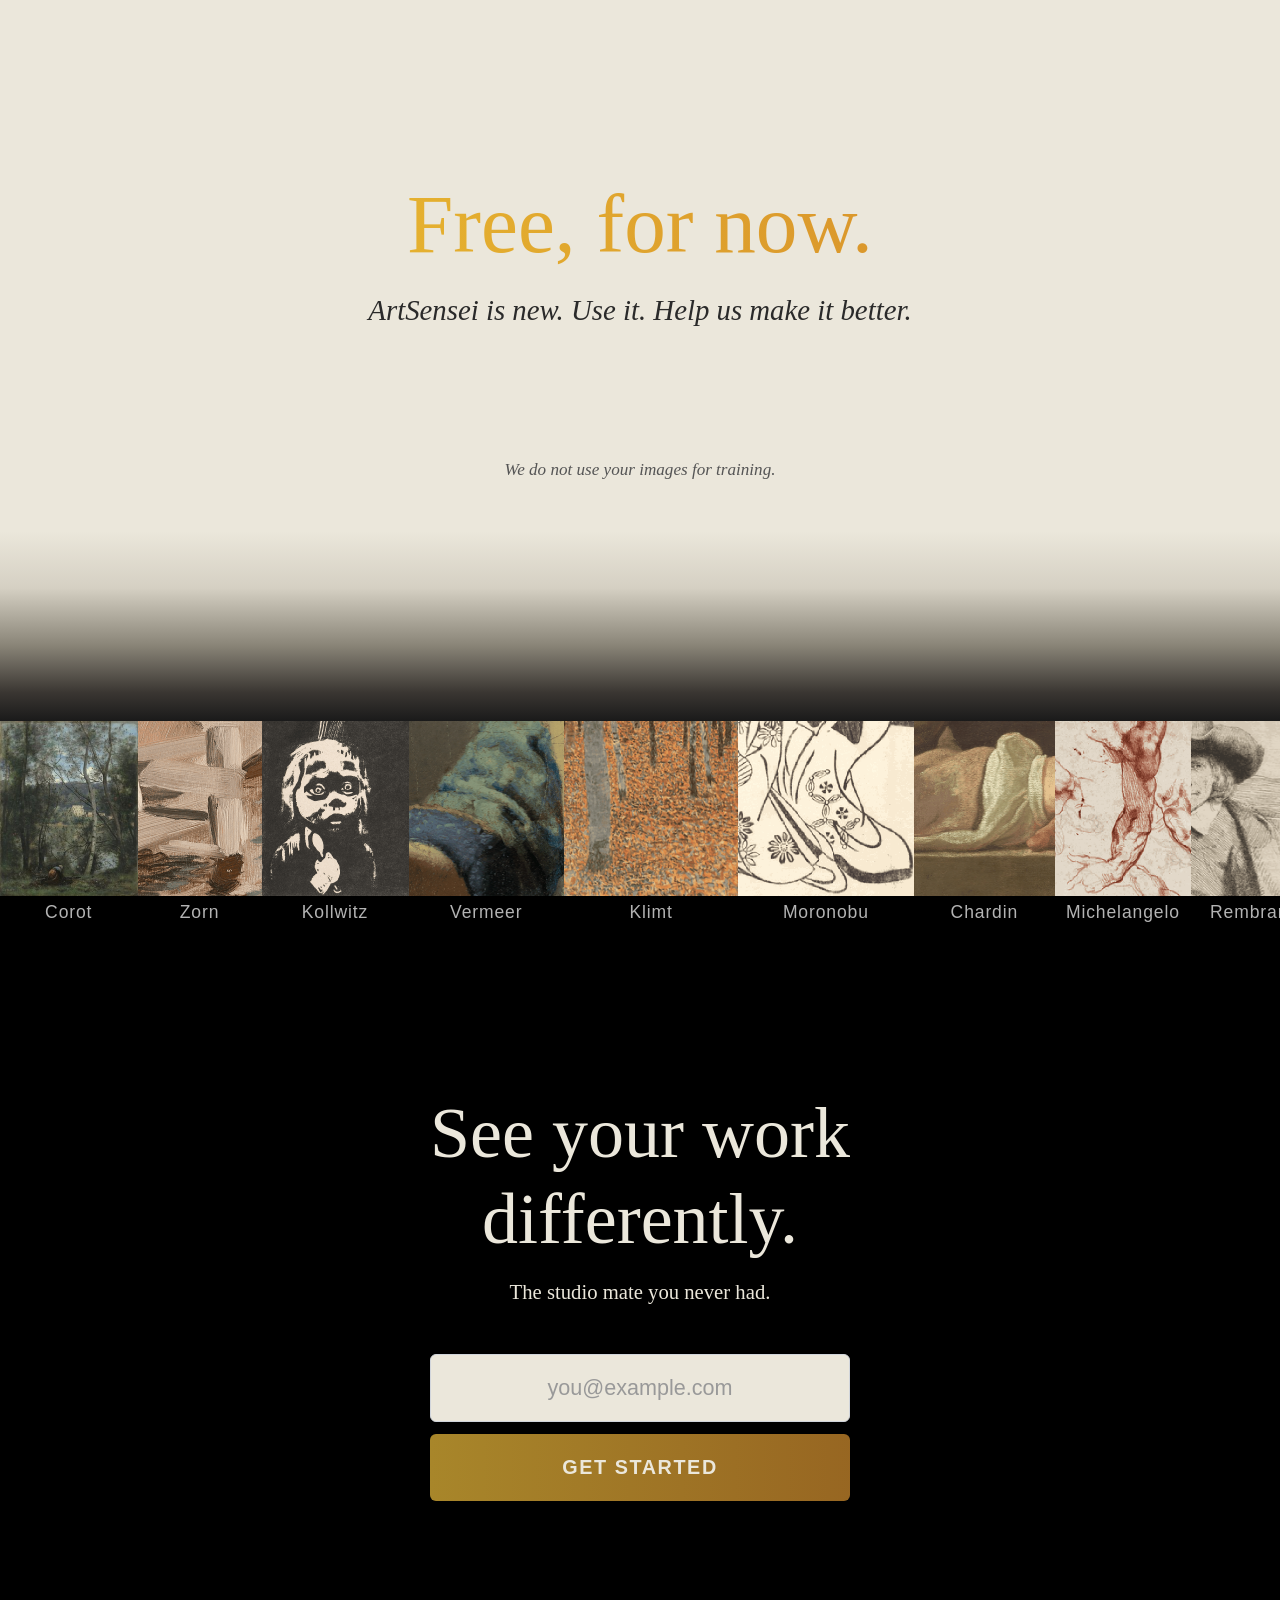
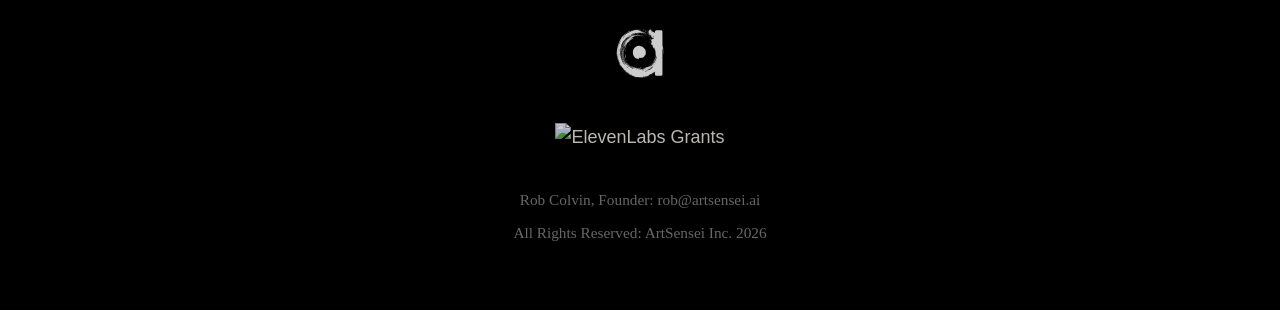
==== commit 1c19e440: "Use-case lines: add periods, double size (3rem), more padding Co-Authored-By: Claude Opus 4.5 <norep" ====
--- a/index.html
+++ b/index.html
@@ -30,7 +30,7 @@
     <meta name="twitter:image" content="https://artsensei.ai/Images/ExampleShotsRow.jpg">
 
     <link rel="icon" type="image/svg+xml" href="Images/Logos/SVG/LOGO White A.svg">
-    <link rel="stylesheet" href="styles.css?v=69">
+    <link rel="stylesheet" href="styles.css?v=70">
     <style>body{opacity:0}body.loaded{opacity:1;transition:opacity .3s}</style>
 
     <!-- Structured Data -->
@@ -311,6 +311,6 @@
         </div>
     </footer>
 
-    <script src="script.js?v=6"></script>
+    <script src="script.js?v=7"></script>
 </body>
 </html>
--- a/styles.css
+++ b/styles.css
@@ -524,13 +524,13 @@
 .use-cases {
     background-color: #EBE7DB;
     margin: 0;
-    padding: 40px 24px 48px;
+    padding: 60px 24px 60px;
     text-align: center;
 }
 
 .use-case-line {
     font-family: var(--font-sans);
-    font-size: 1.5rem;
+    font-size: 3rem;
     font-weight: 700;
     color: #1a1a1a;
     margin: 0;
@@ -1145,7 +1145,7 @@
 
     /* Rotating use-case line - mobile overrides */
     .use-case-line {
-        font-size: 1.4rem;
+        font-size: 2rem;
     }
 
     .how-it-works-section {
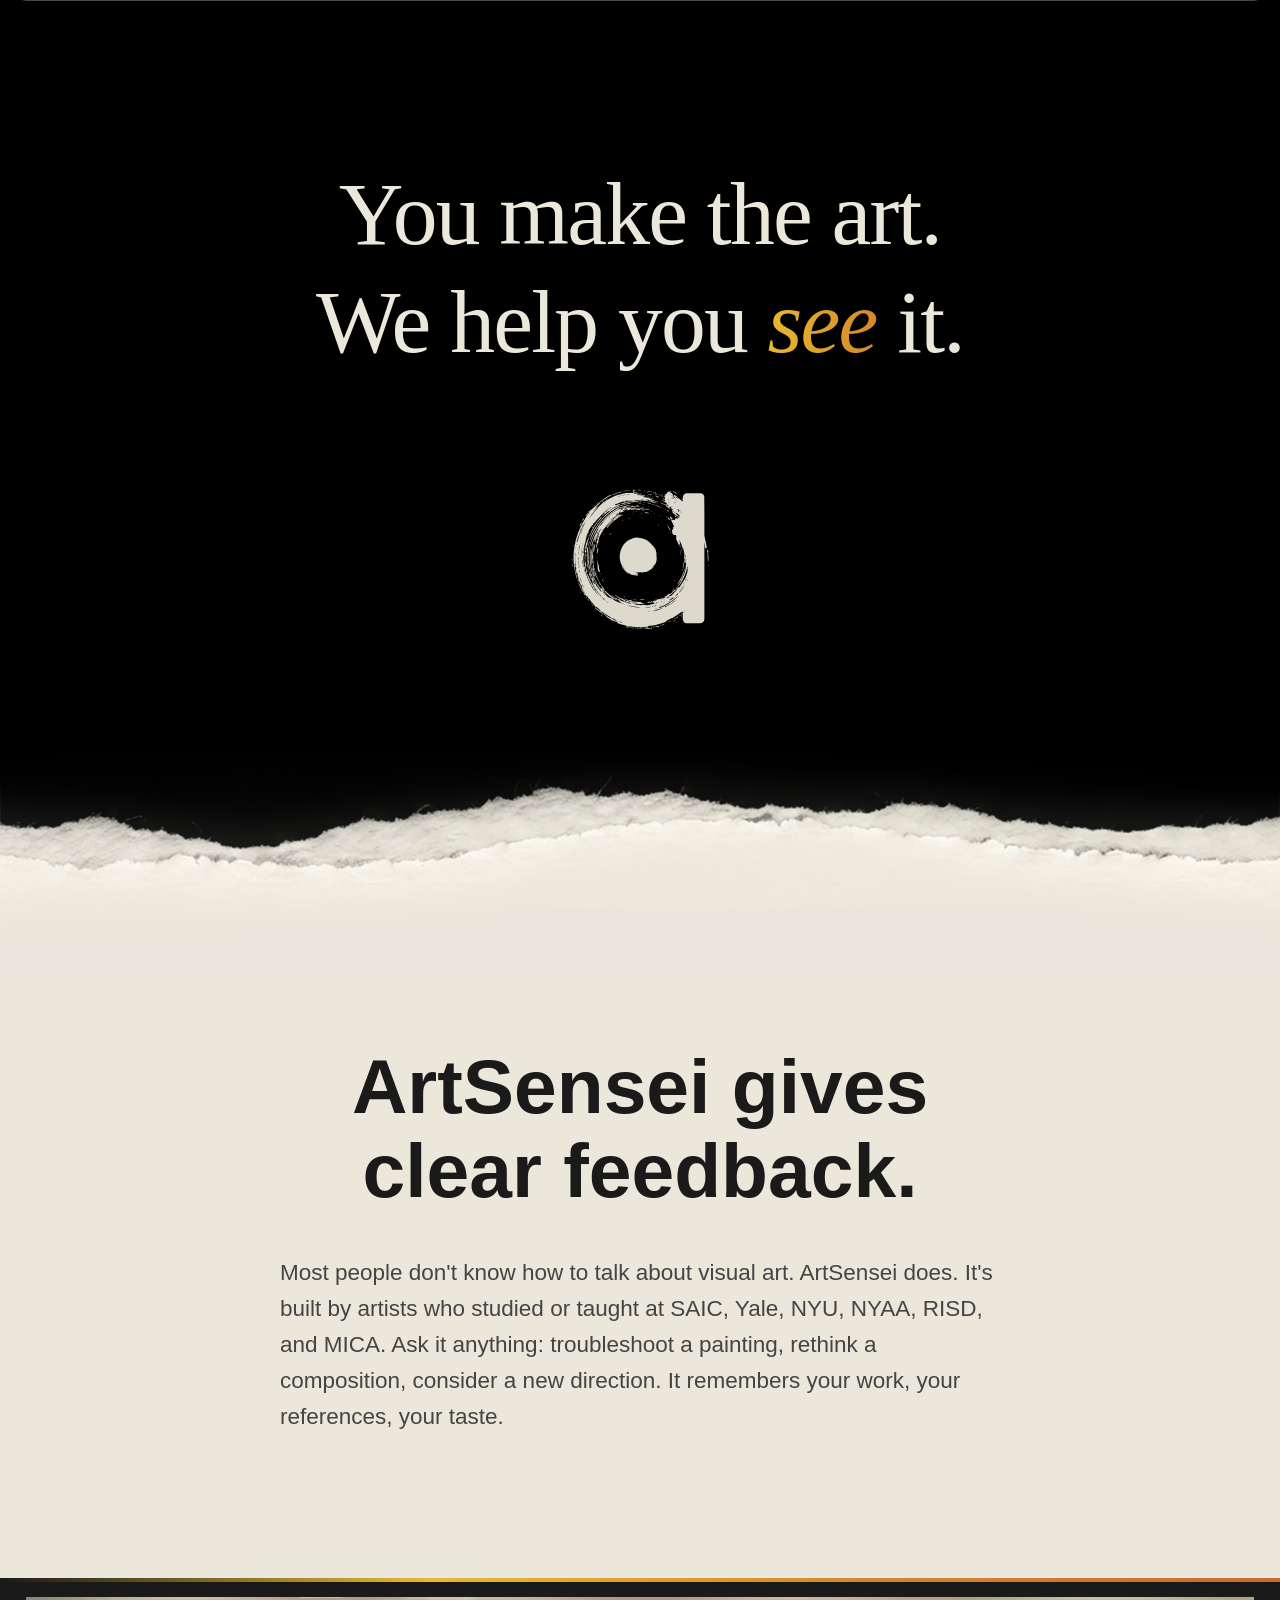
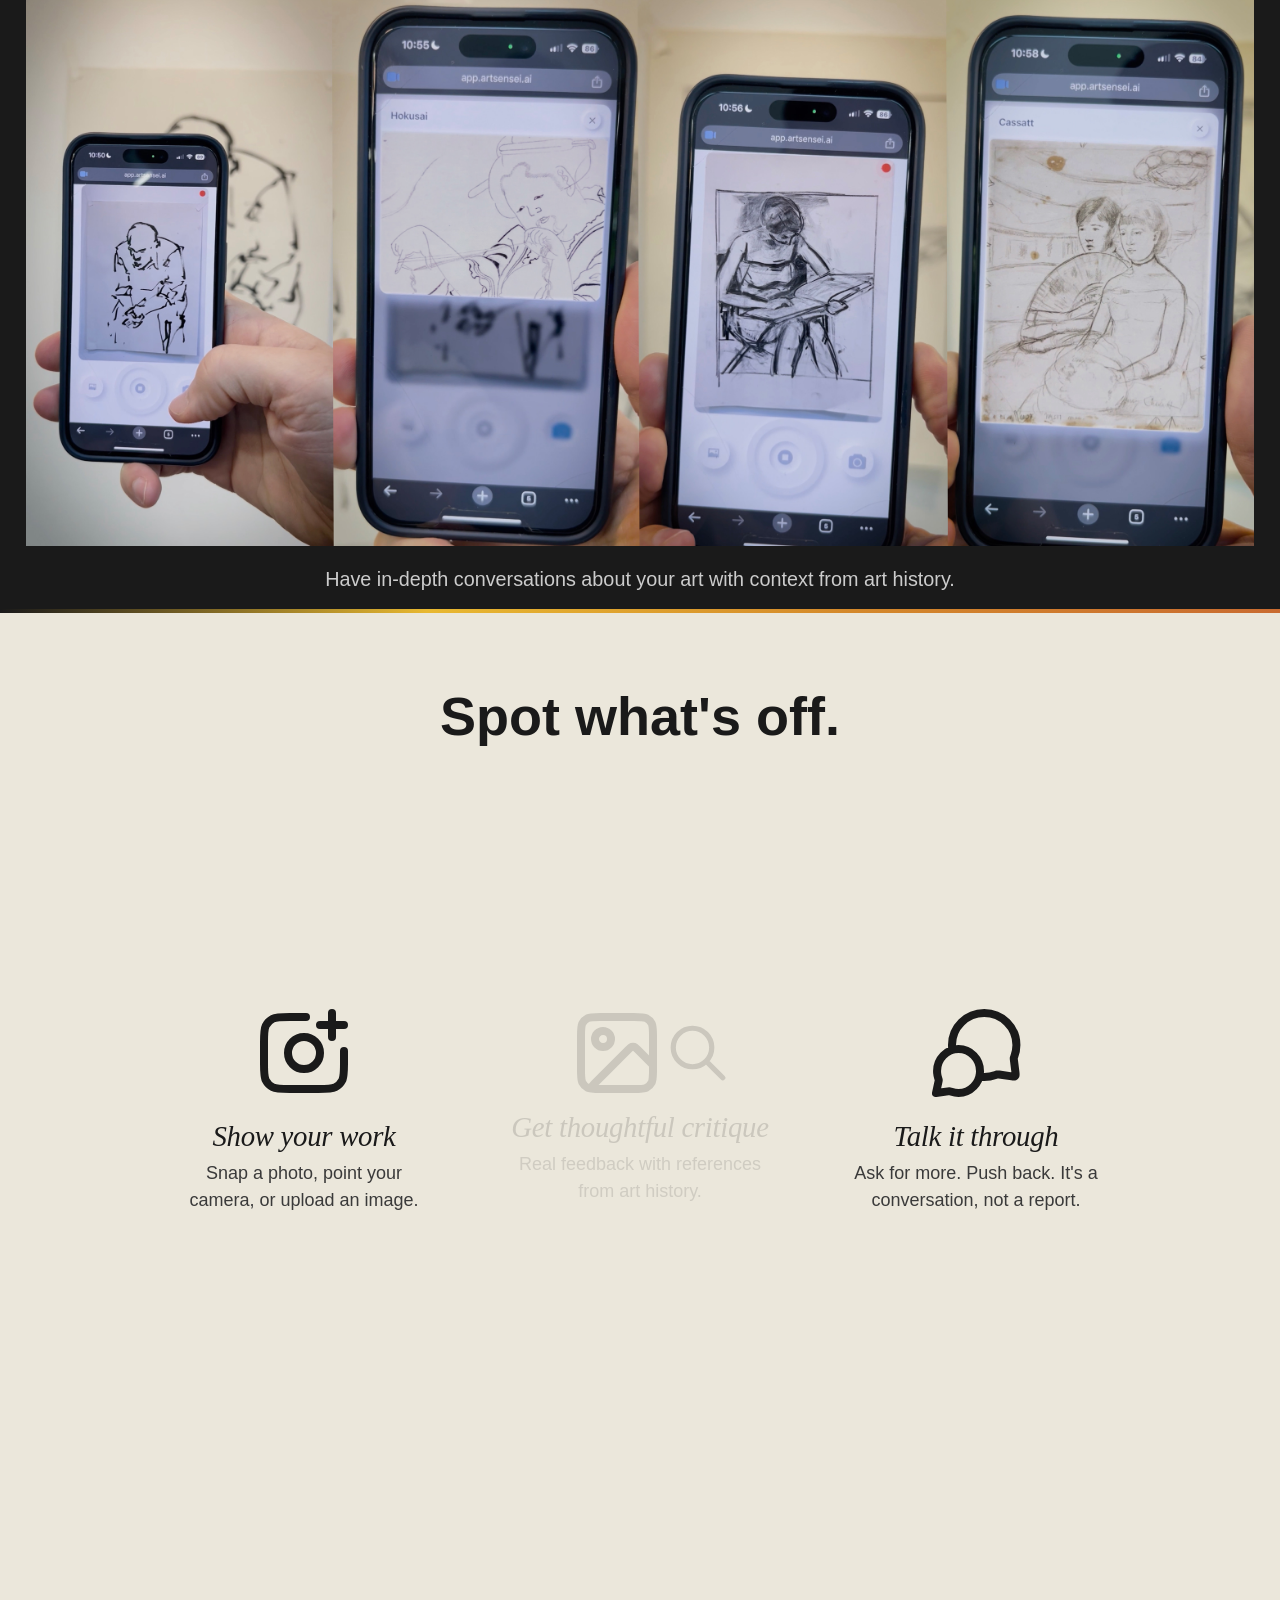
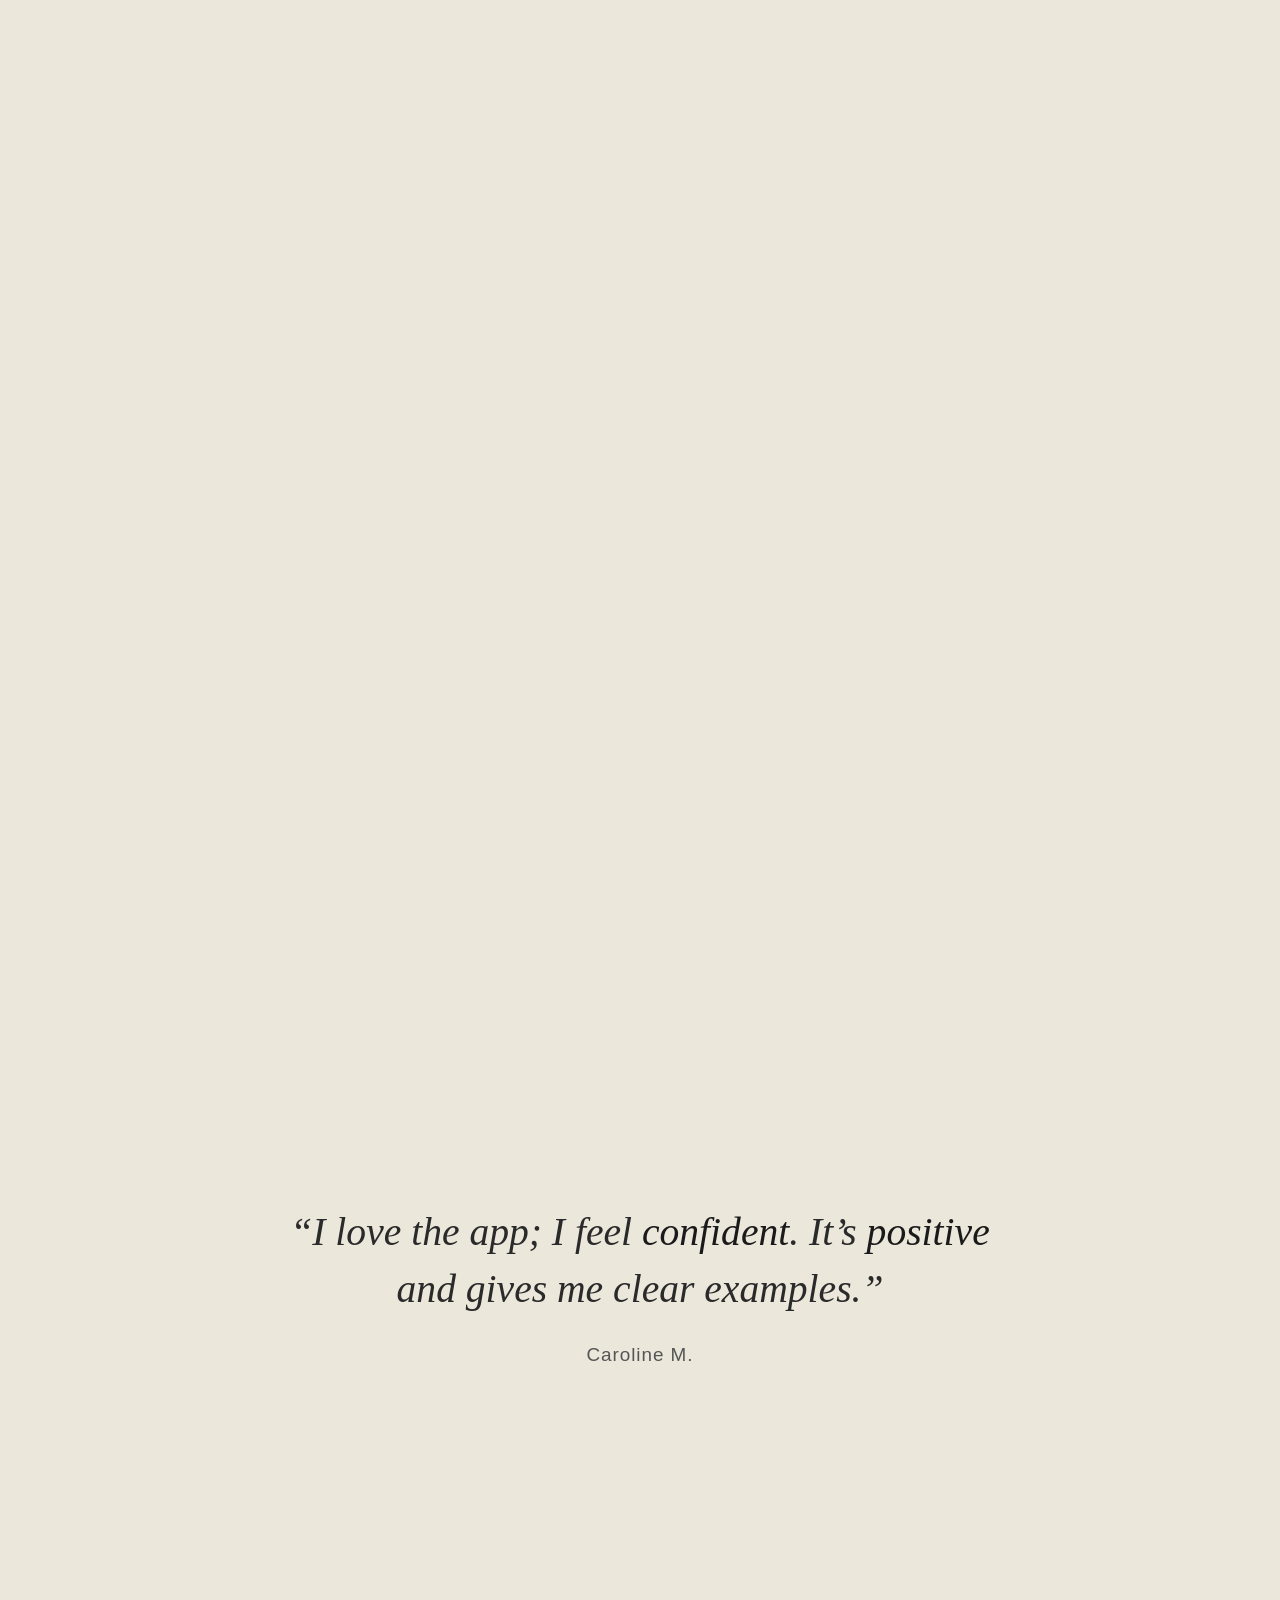
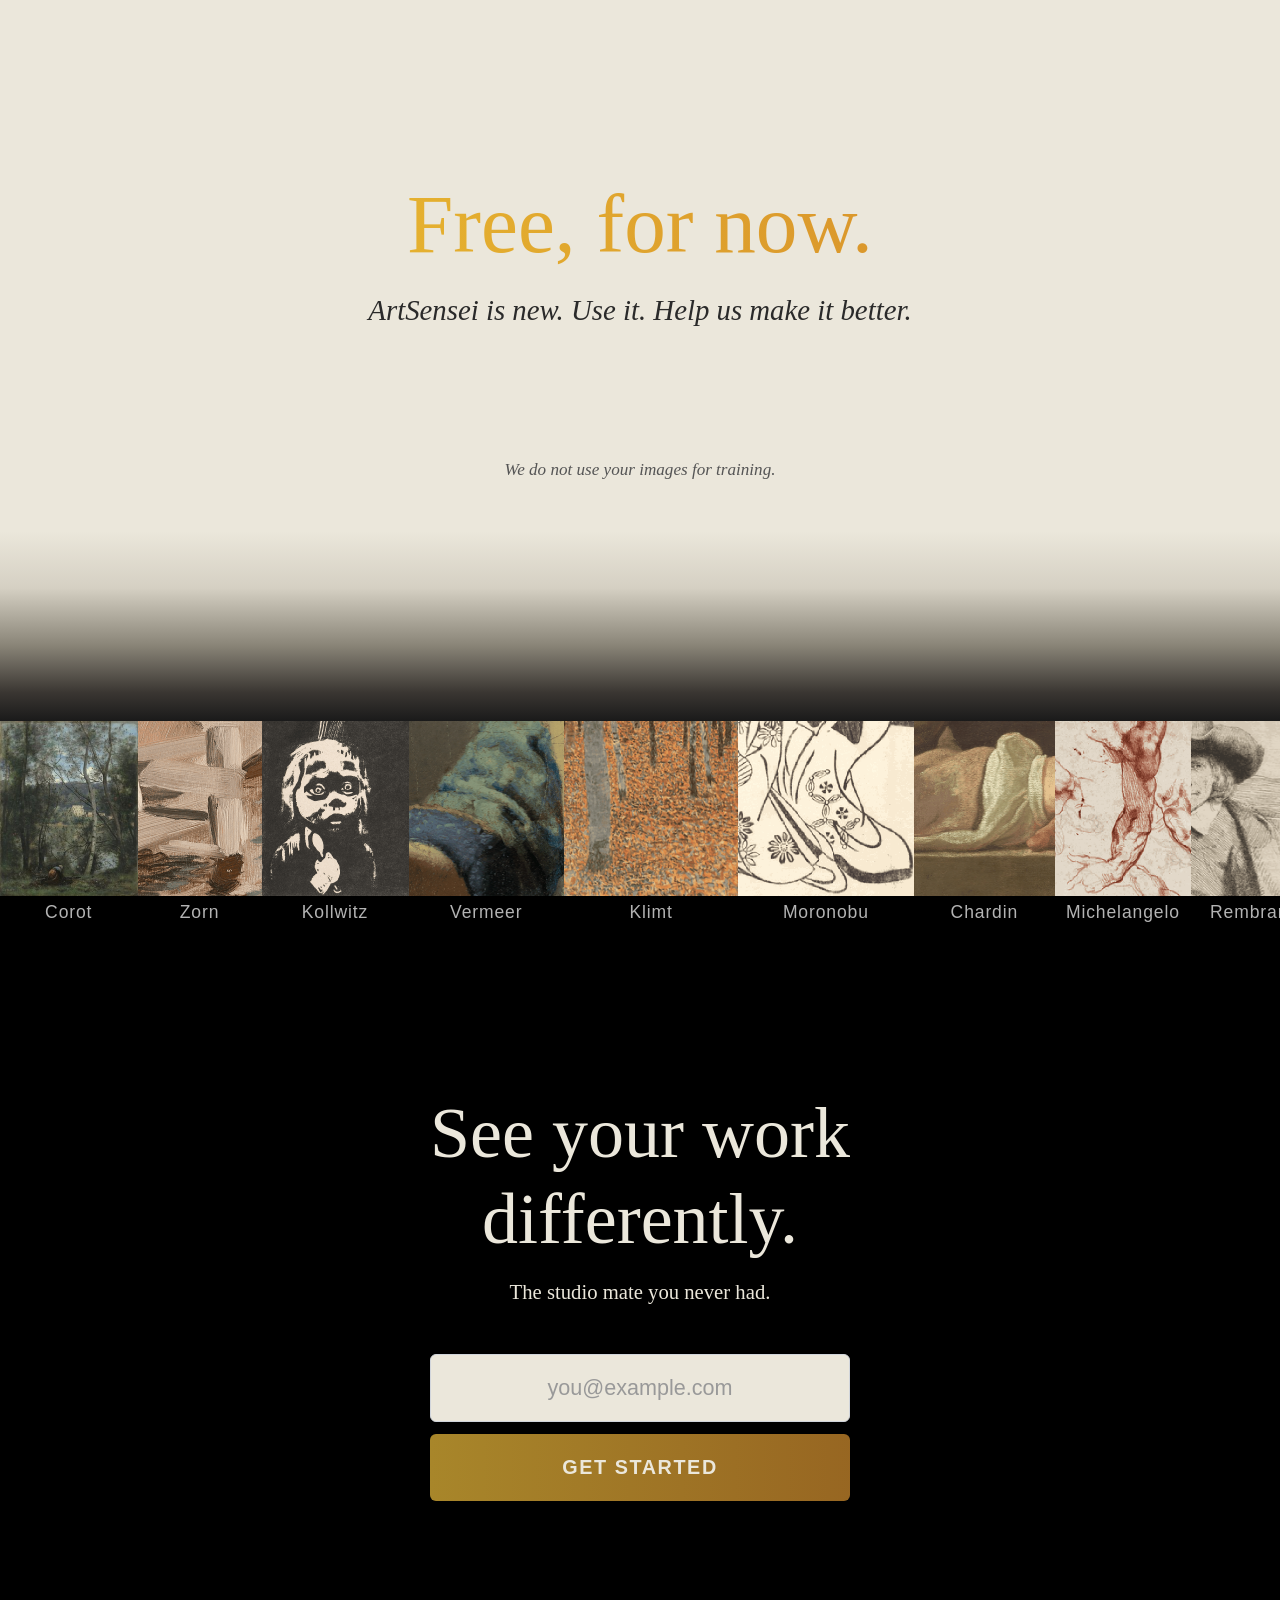
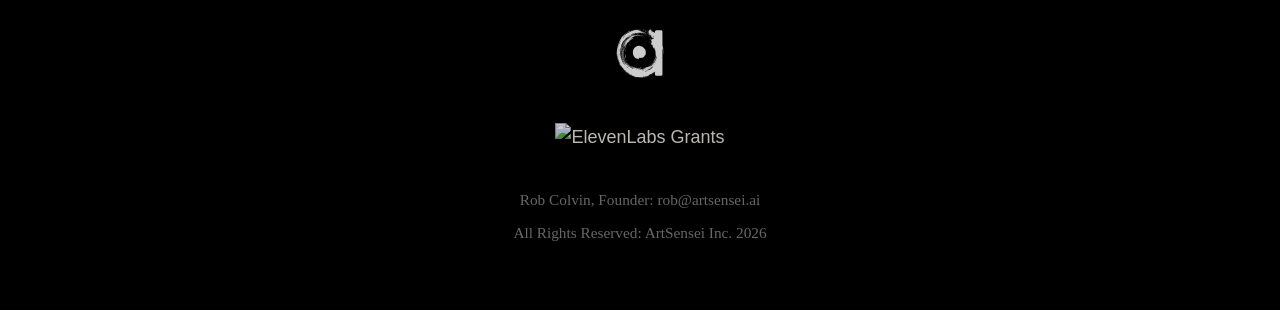
==== commit 4dc8bb30: "Change "Understand your palette" to "Refine your palette" Co-Authored-By: Claude Opus 4.5 <noreply@a" ====
--- a/index.html
+++ b/index.html
@@ -311,6 +311,6 @@
         </div>
     </footer>
 
-    <script src="script.js?v=7"></script>
+    <script src="script.js?v=8"></script>
 </body>
 </html>
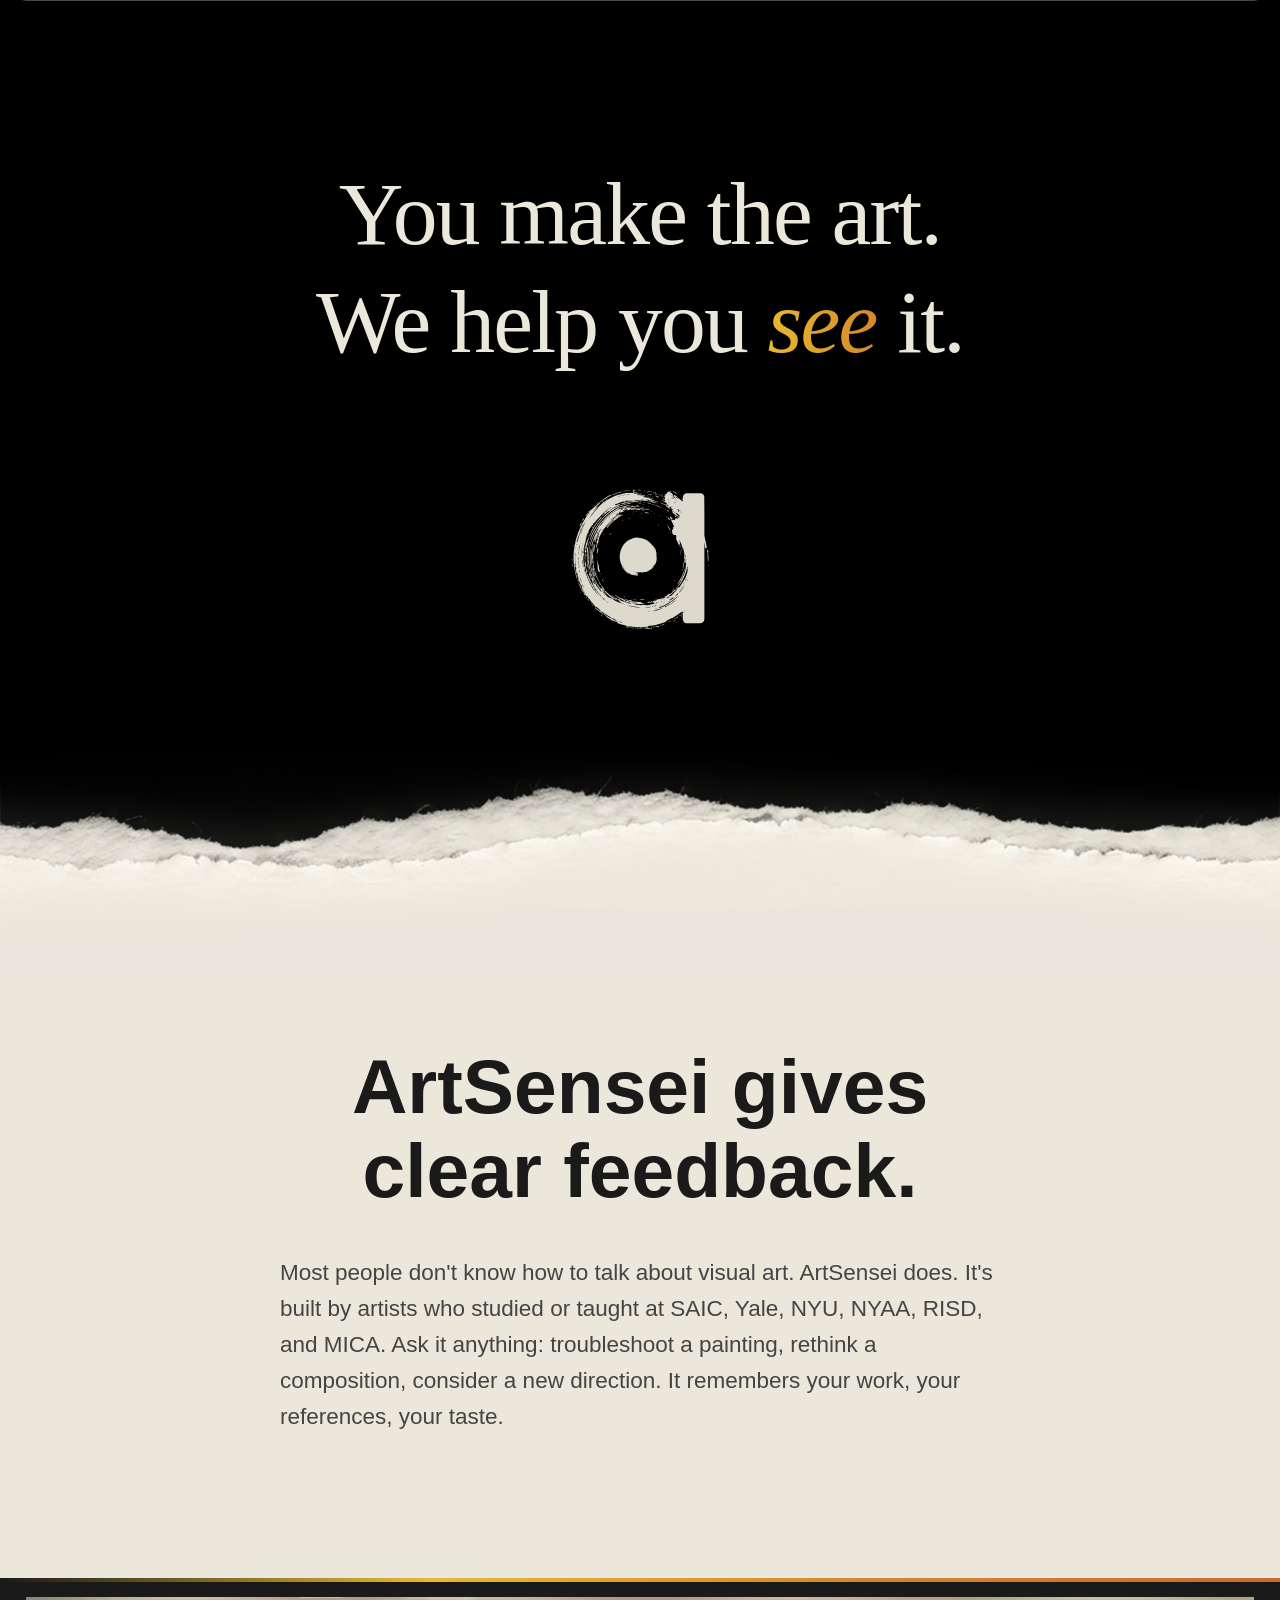
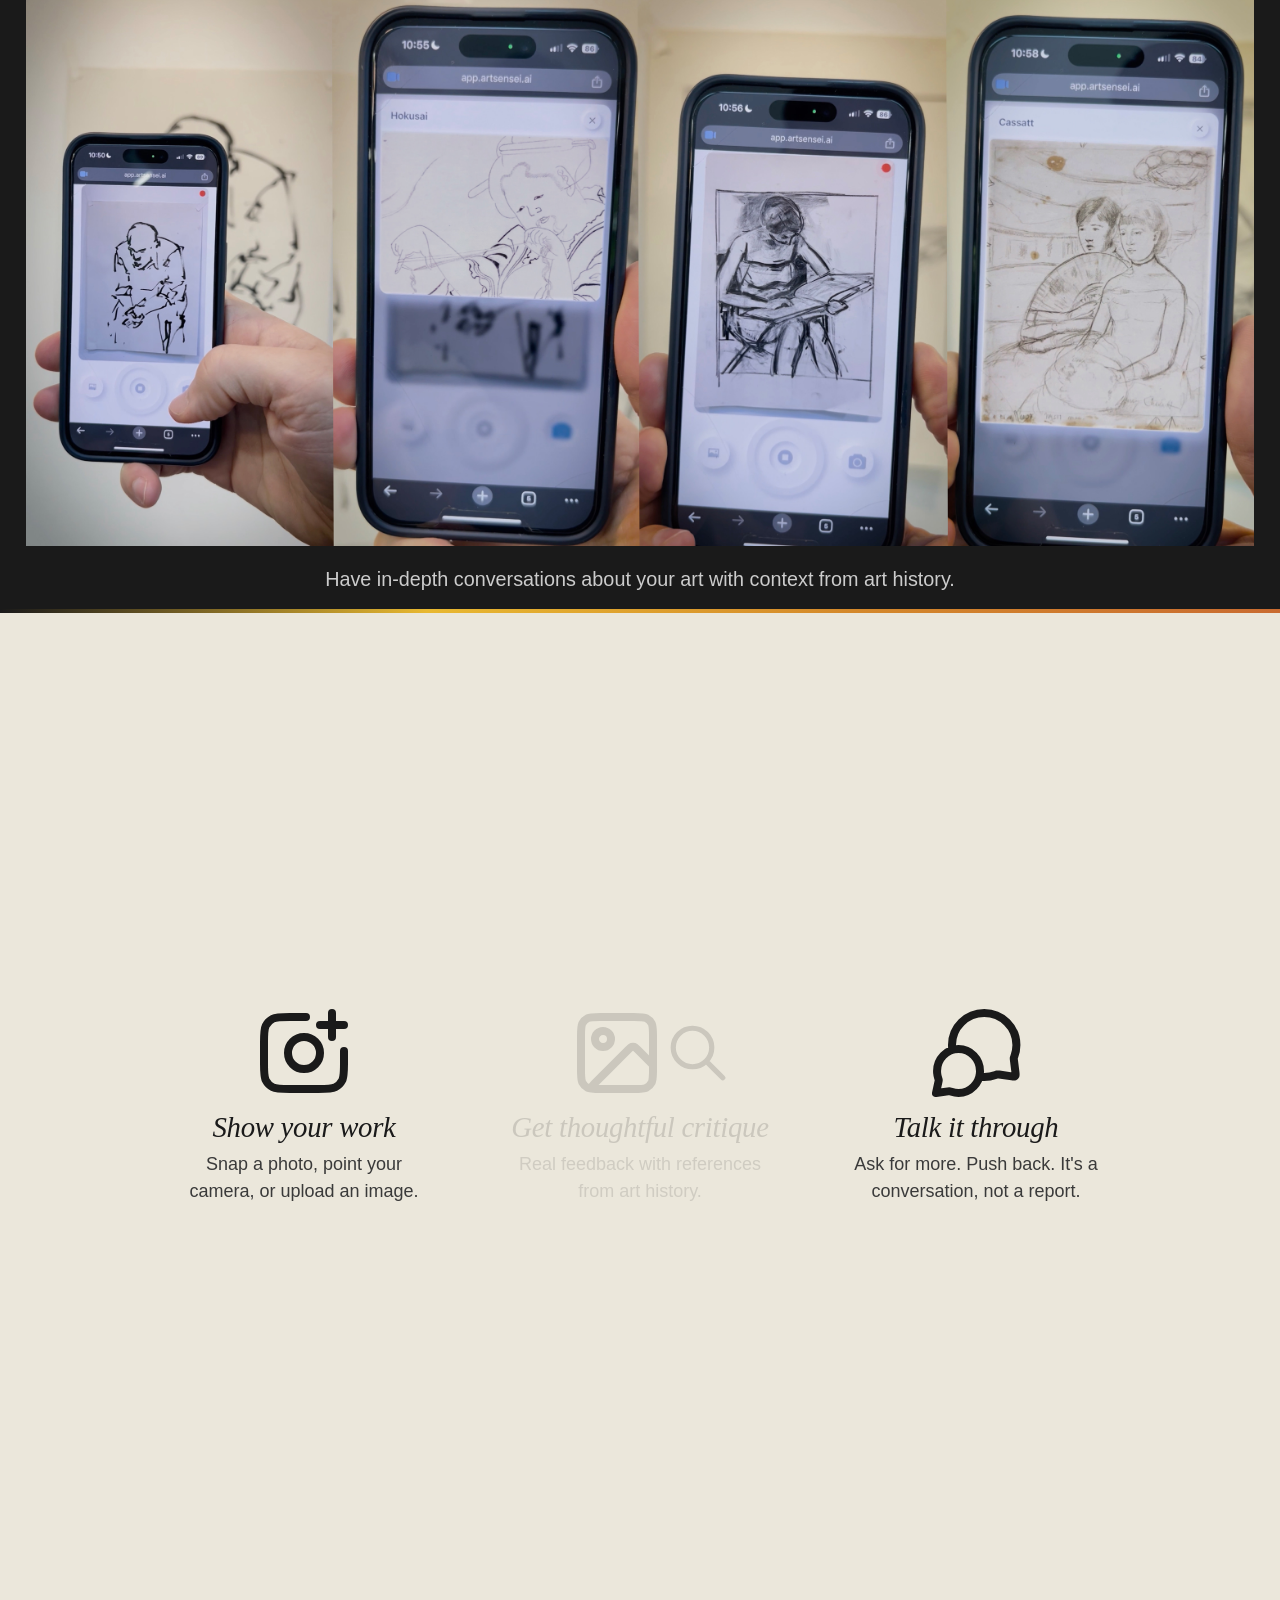
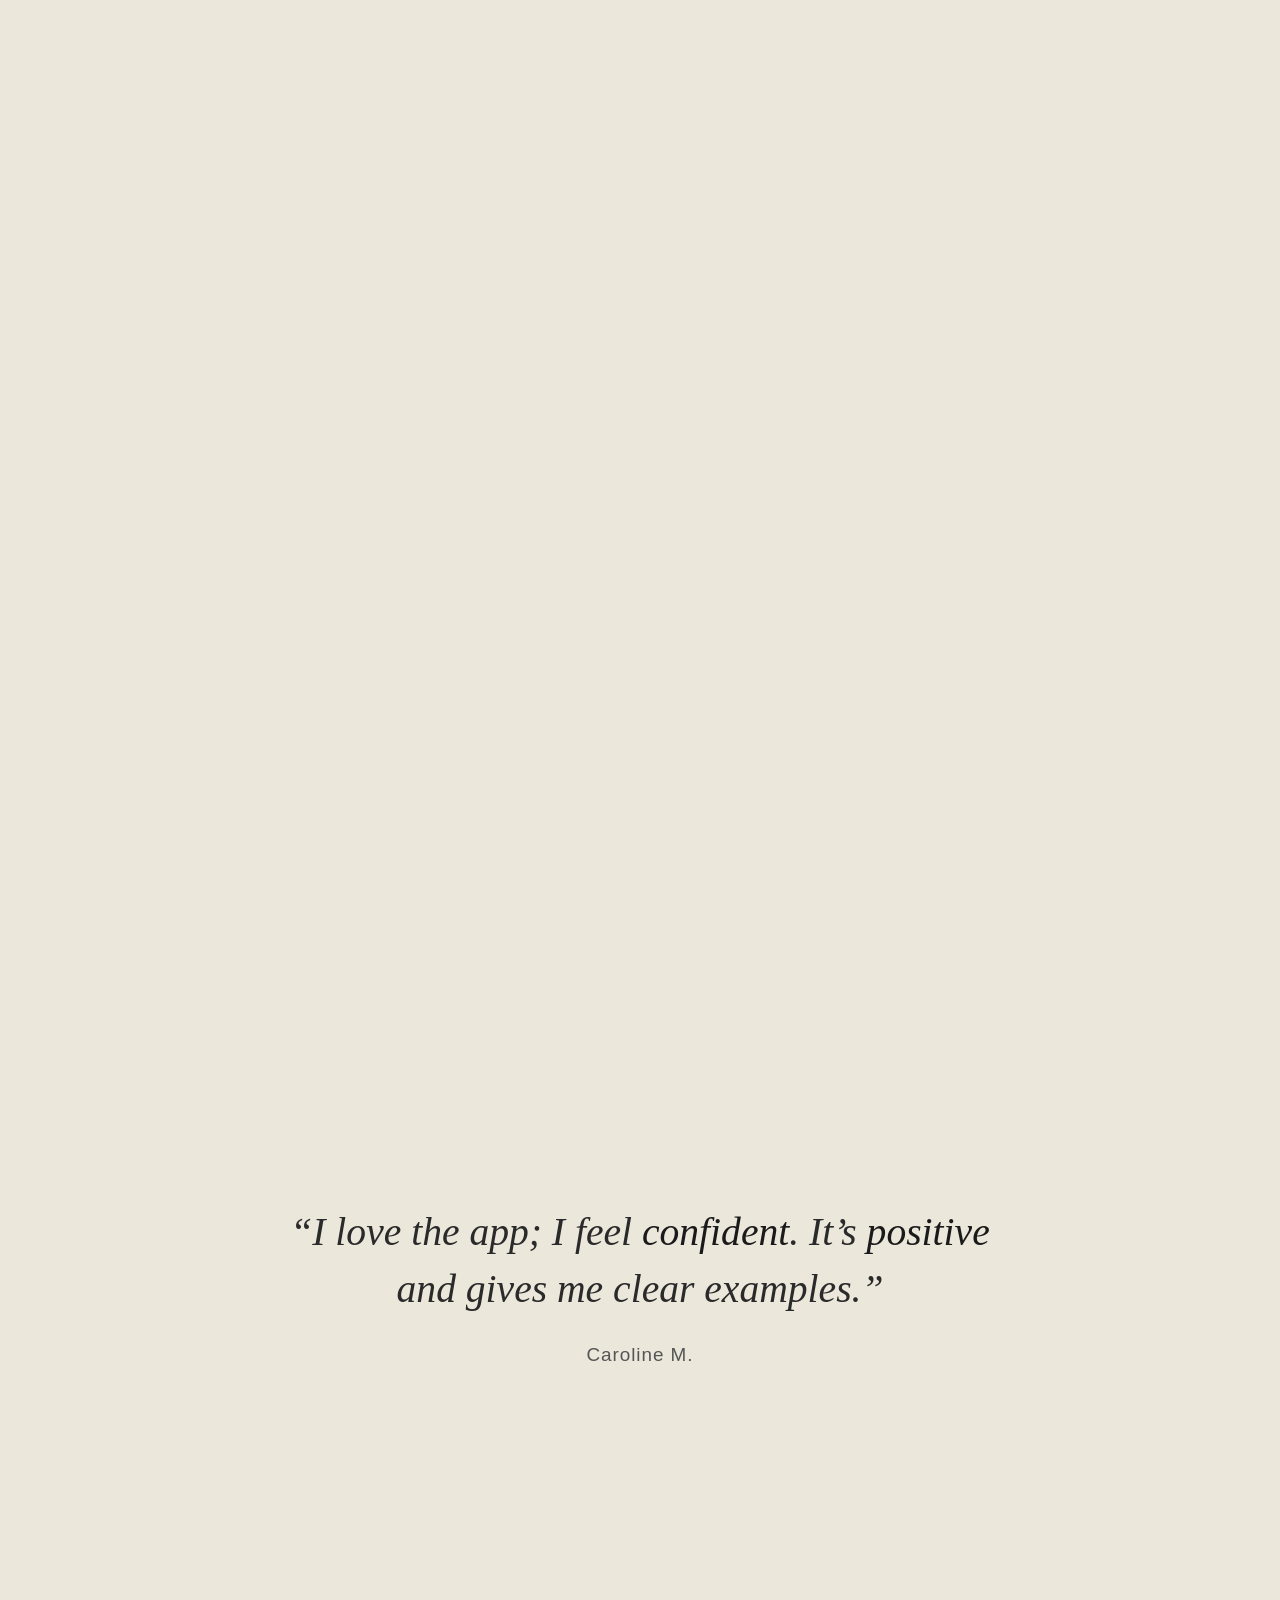
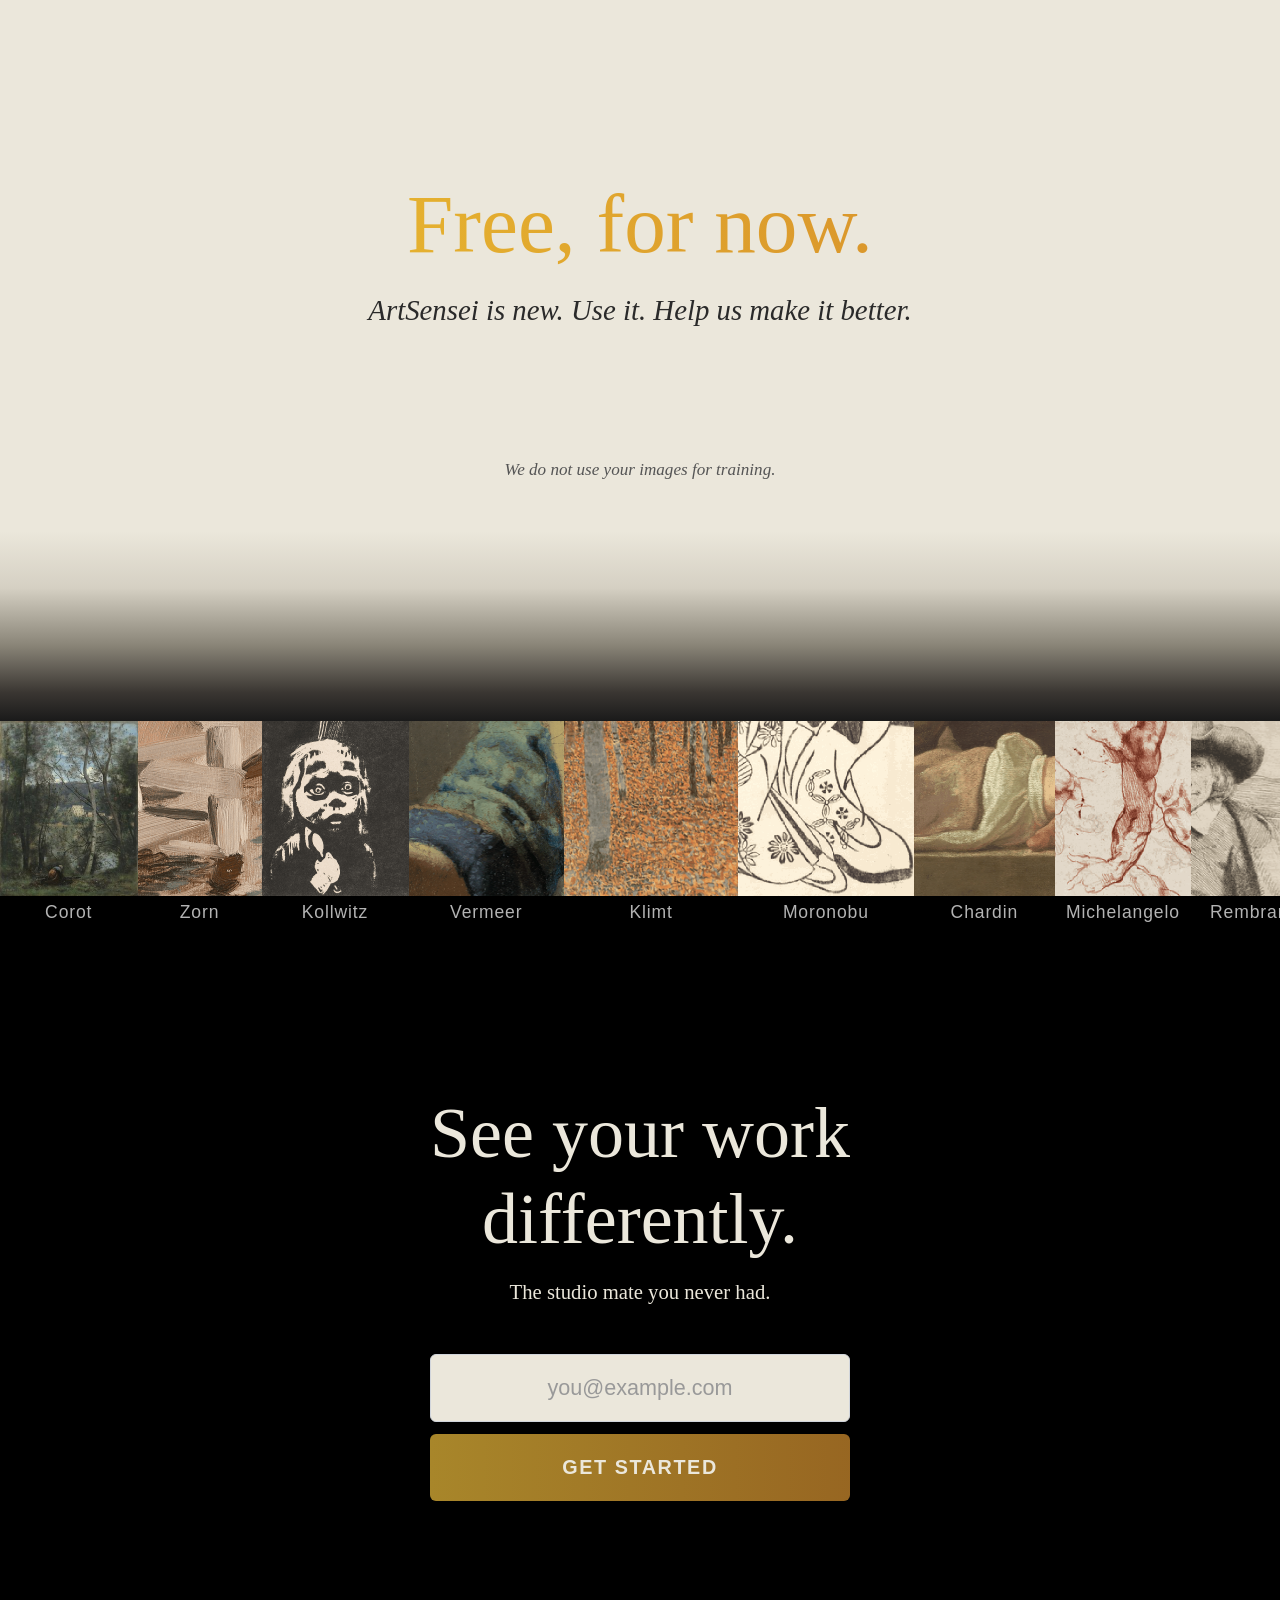
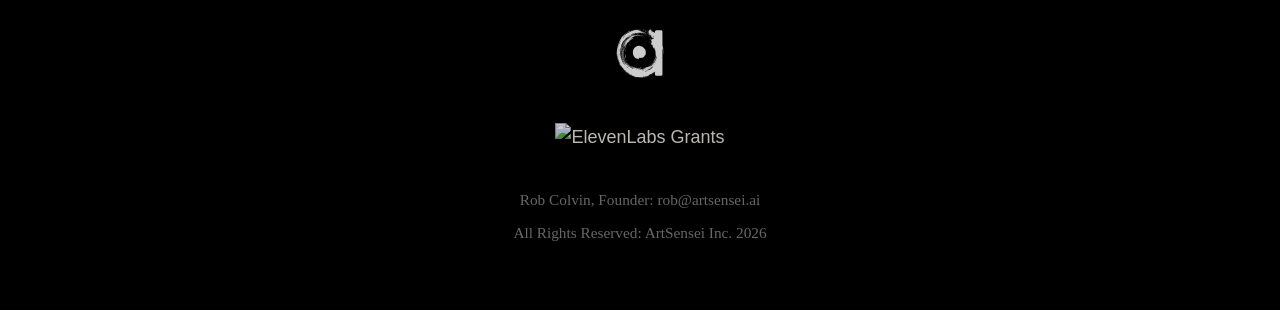
==== commit 796cae35: "Fix step icon vertical alignment - consistent 96px min-height Co-Authored-By: Claude Opus 4.5 <norep" ====
--- a/index.html
+++ b/index.html
@@ -30,7 +30,7 @@
     <meta name="twitter:image" content="https://artsensei.ai/Images/ExampleShotsRow.jpg">
 
     <link rel="icon" type="image/svg+xml" href="Images/Logos/SVG/LOGO White A.svg">
-    <link rel="stylesheet" href="styles.css?v=70">
+    <link rel="stylesheet" href="styles.css?v=71">
     <style>body{opacity:0}body.loaded{opacity:1;transition:opacity .3s}</style>
 
     <!-- Structured Data -->
--- a/styles.css
+++ b/styles.css
@@ -472,6 +472,10 @@
 
 .step-icon {
     margin-bottom: 0.5rem;
+    min-height: 96px;
+    display: flex;
+    align-items: center;
+    justify-content: center;
     animation: icon-color-shift 6s ease-in-out infinite alternate;
 }
 
@@ -490,7 +494,9 @@
 .step-icon-combo {
     display: inline-flex;
     align-items: center;
+    justify-content: center;
     gap: 0;
+    min-height: 96px;
     margin-left: 20px;
 }
 
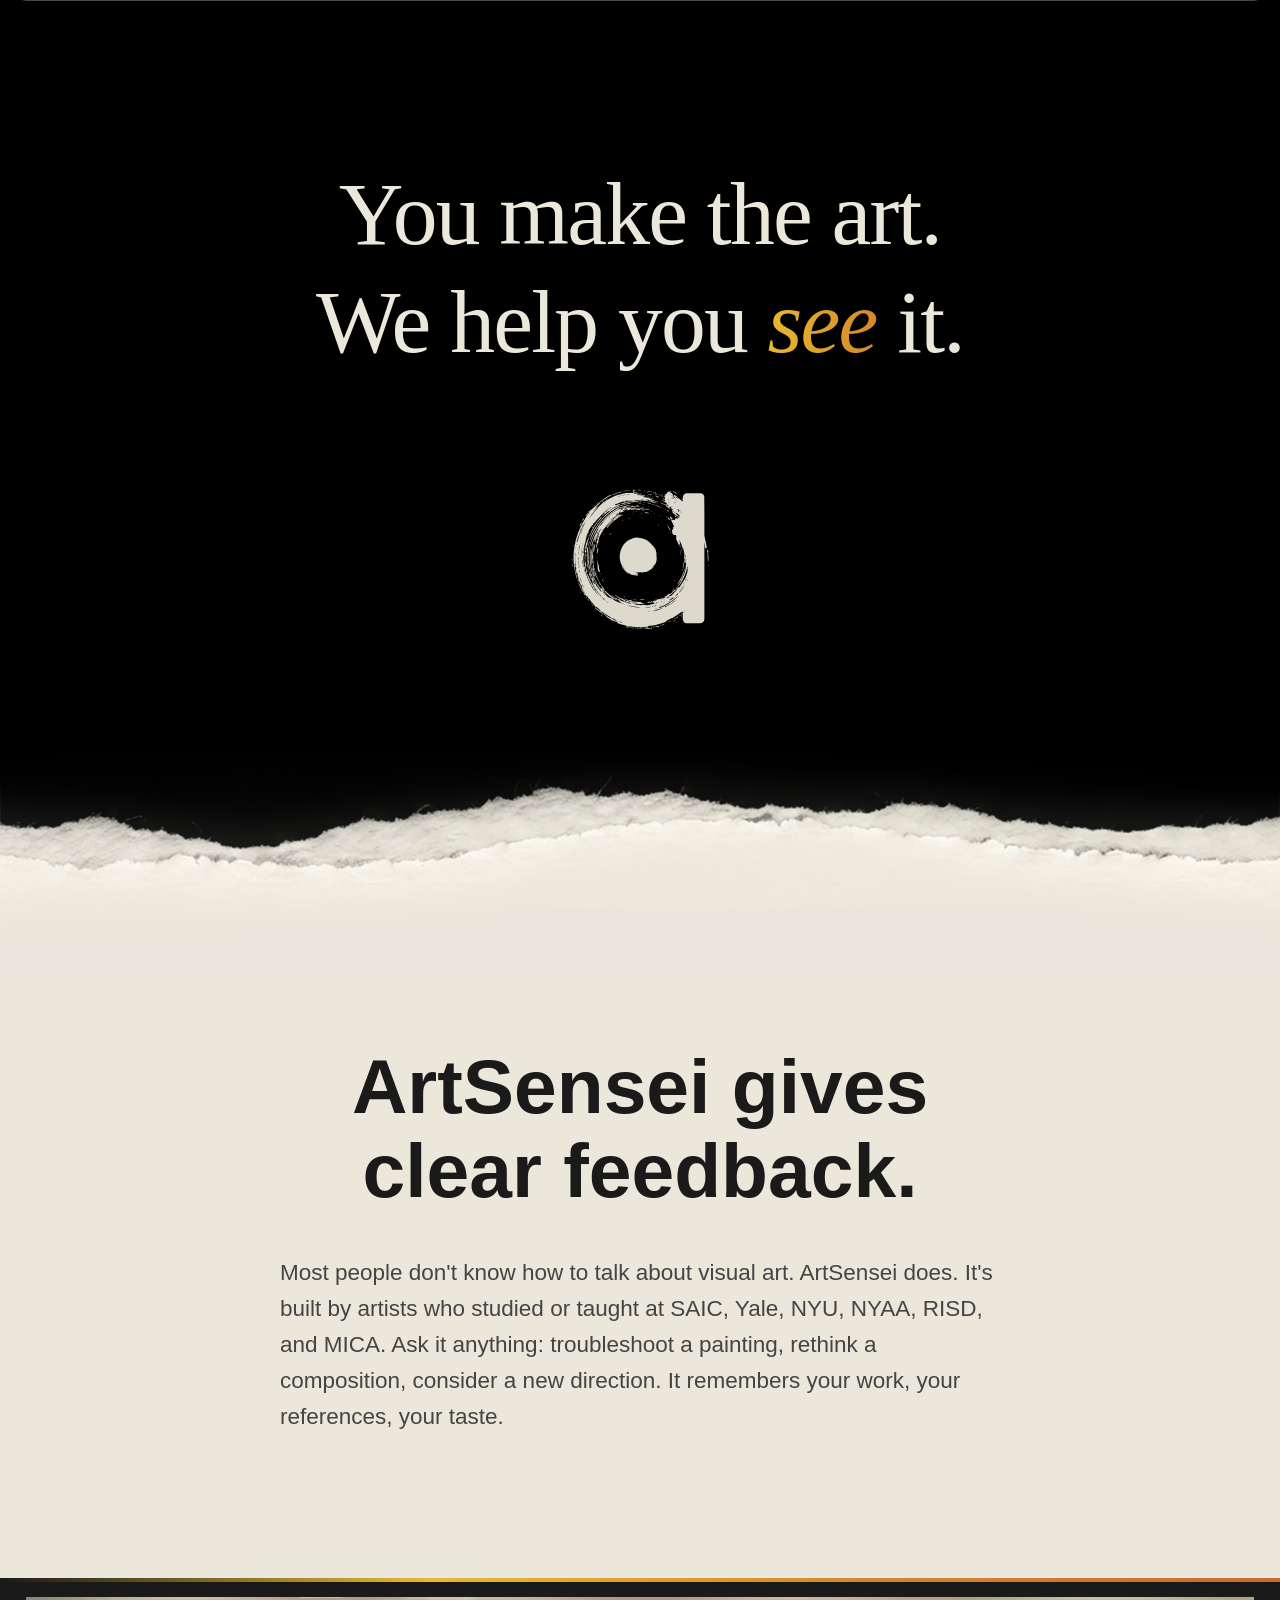
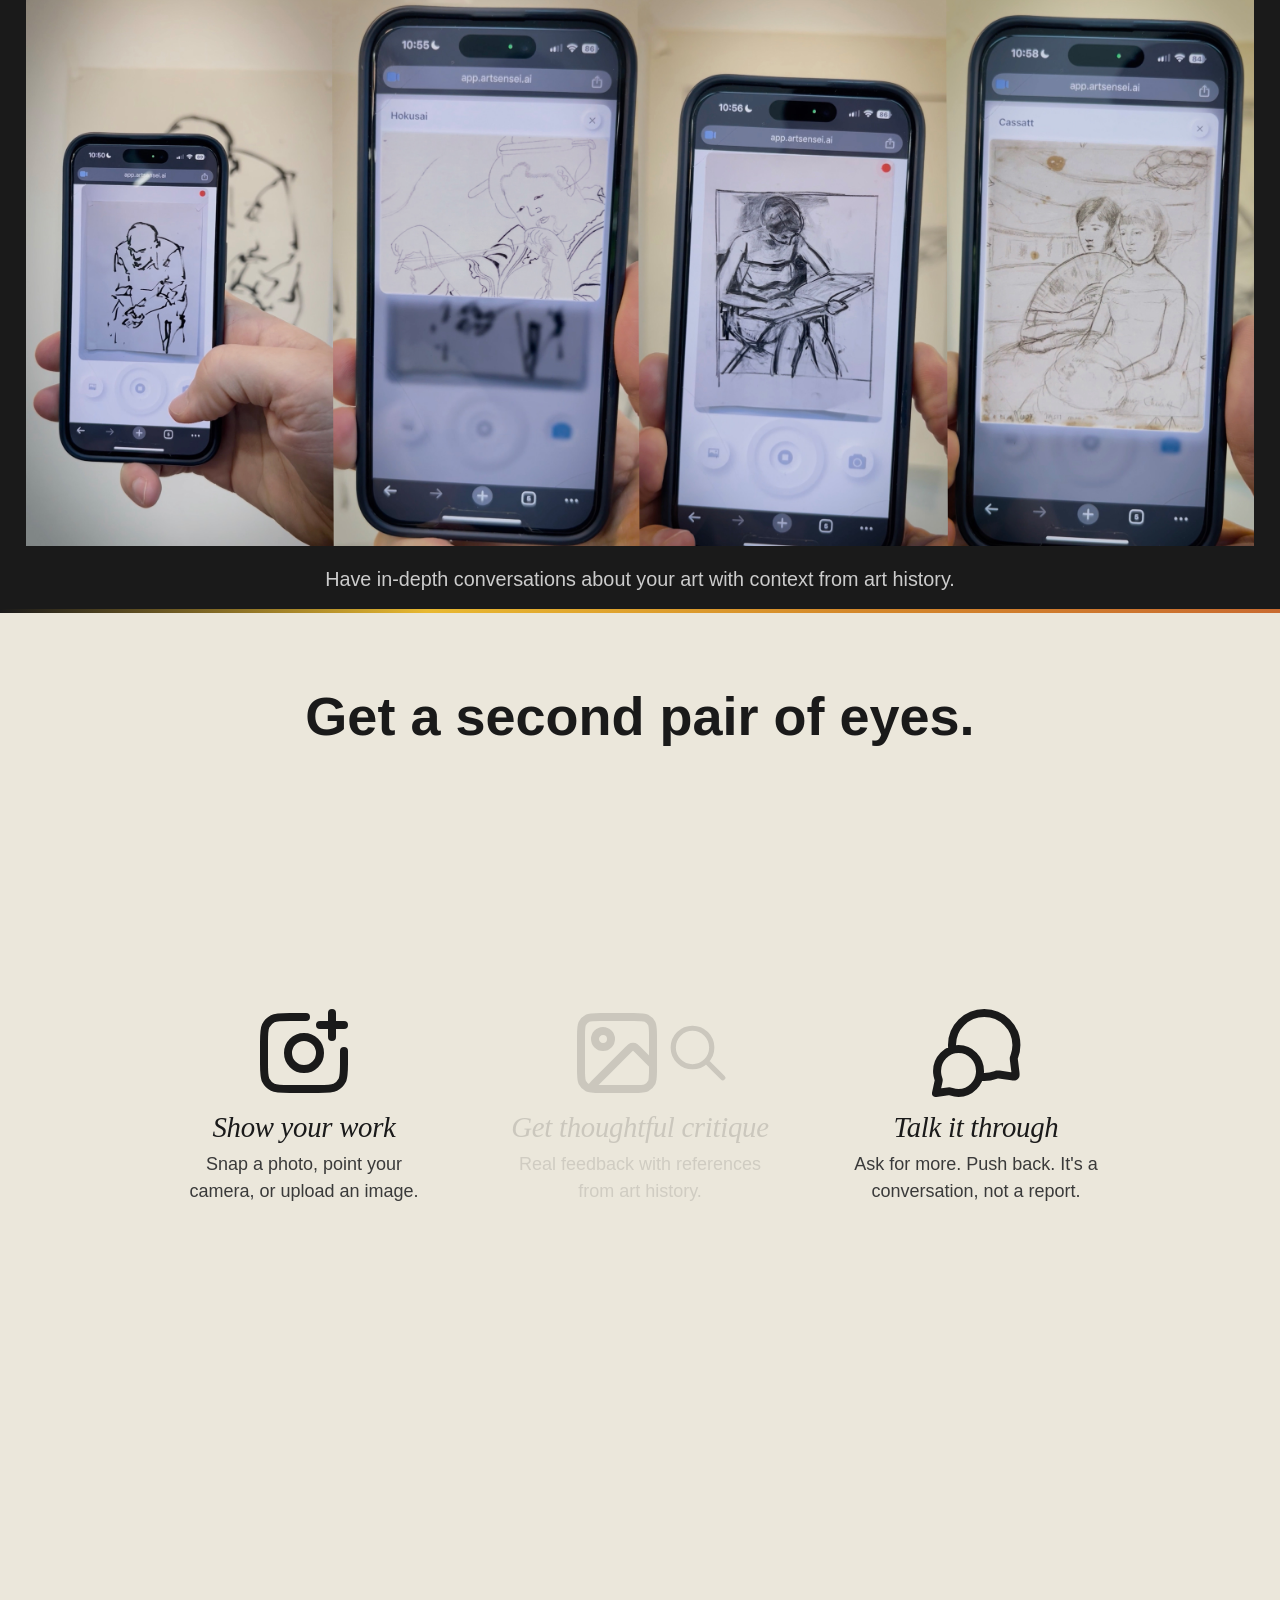
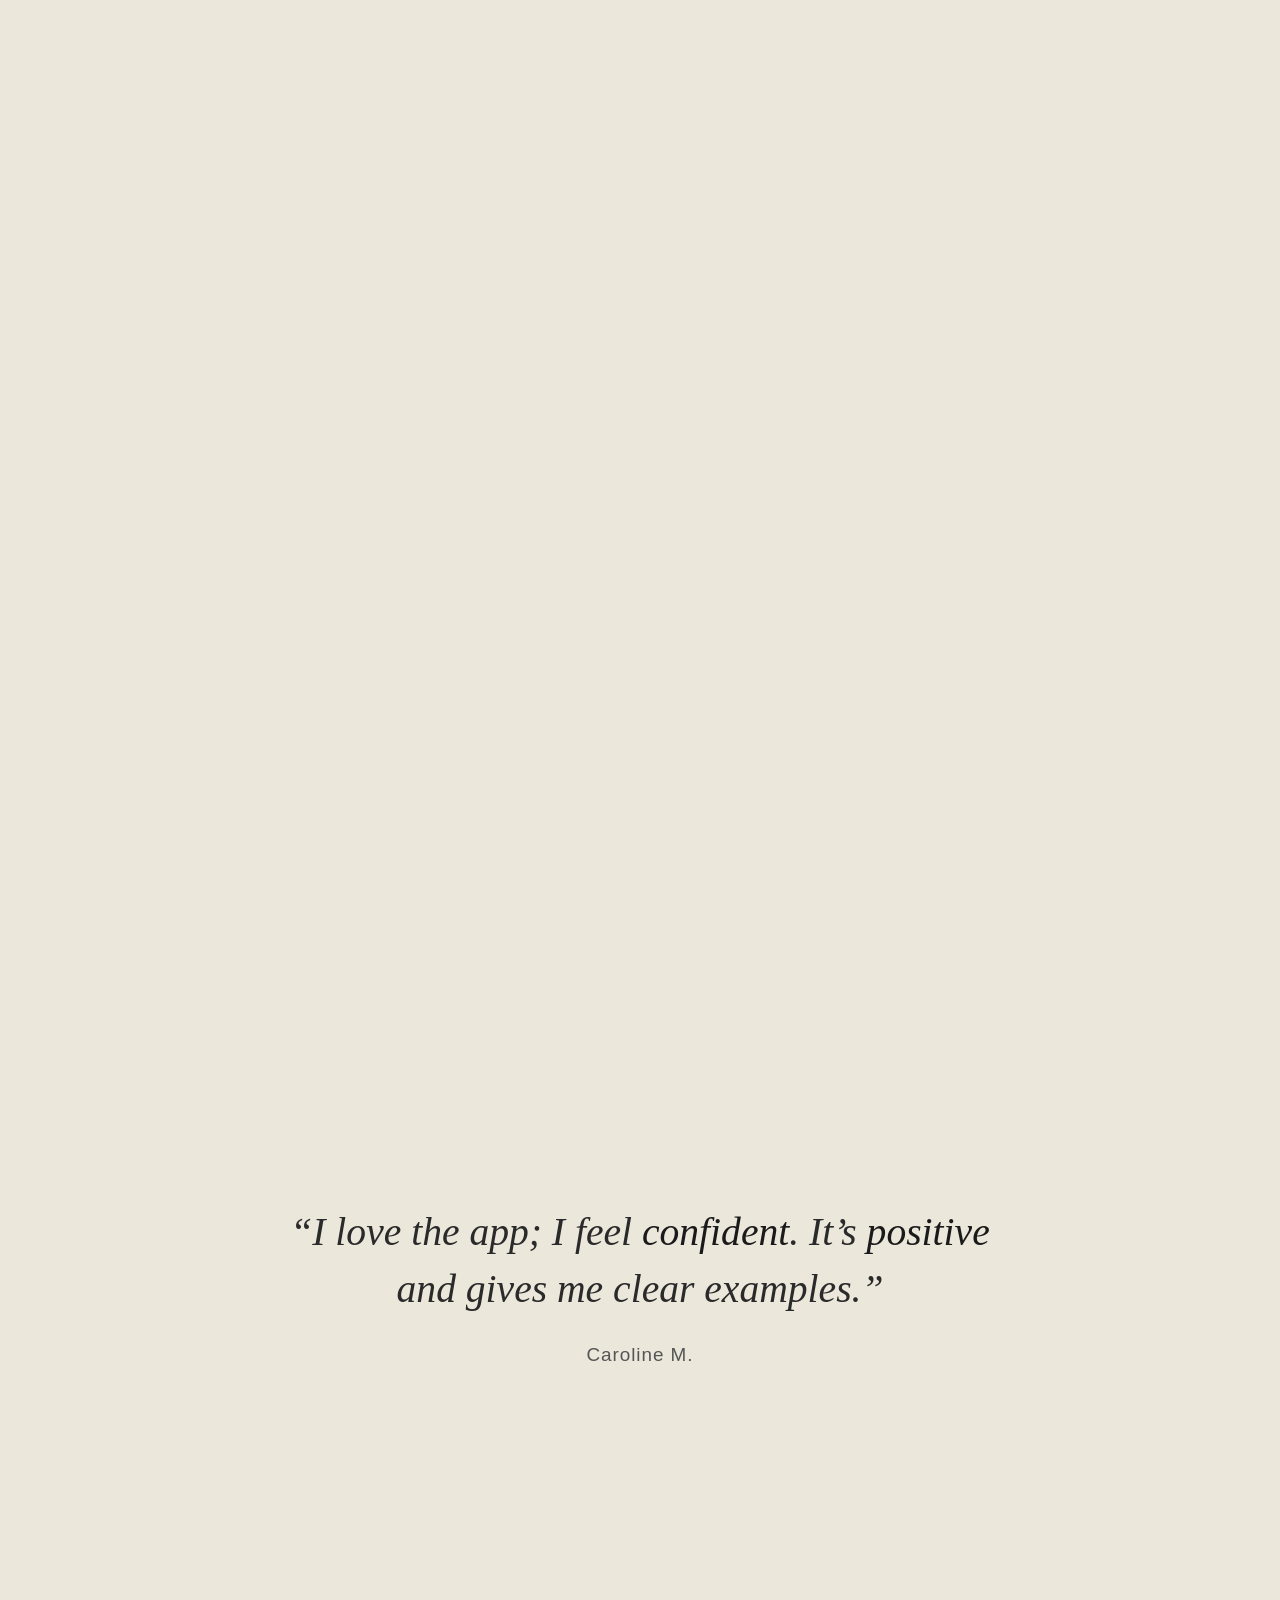
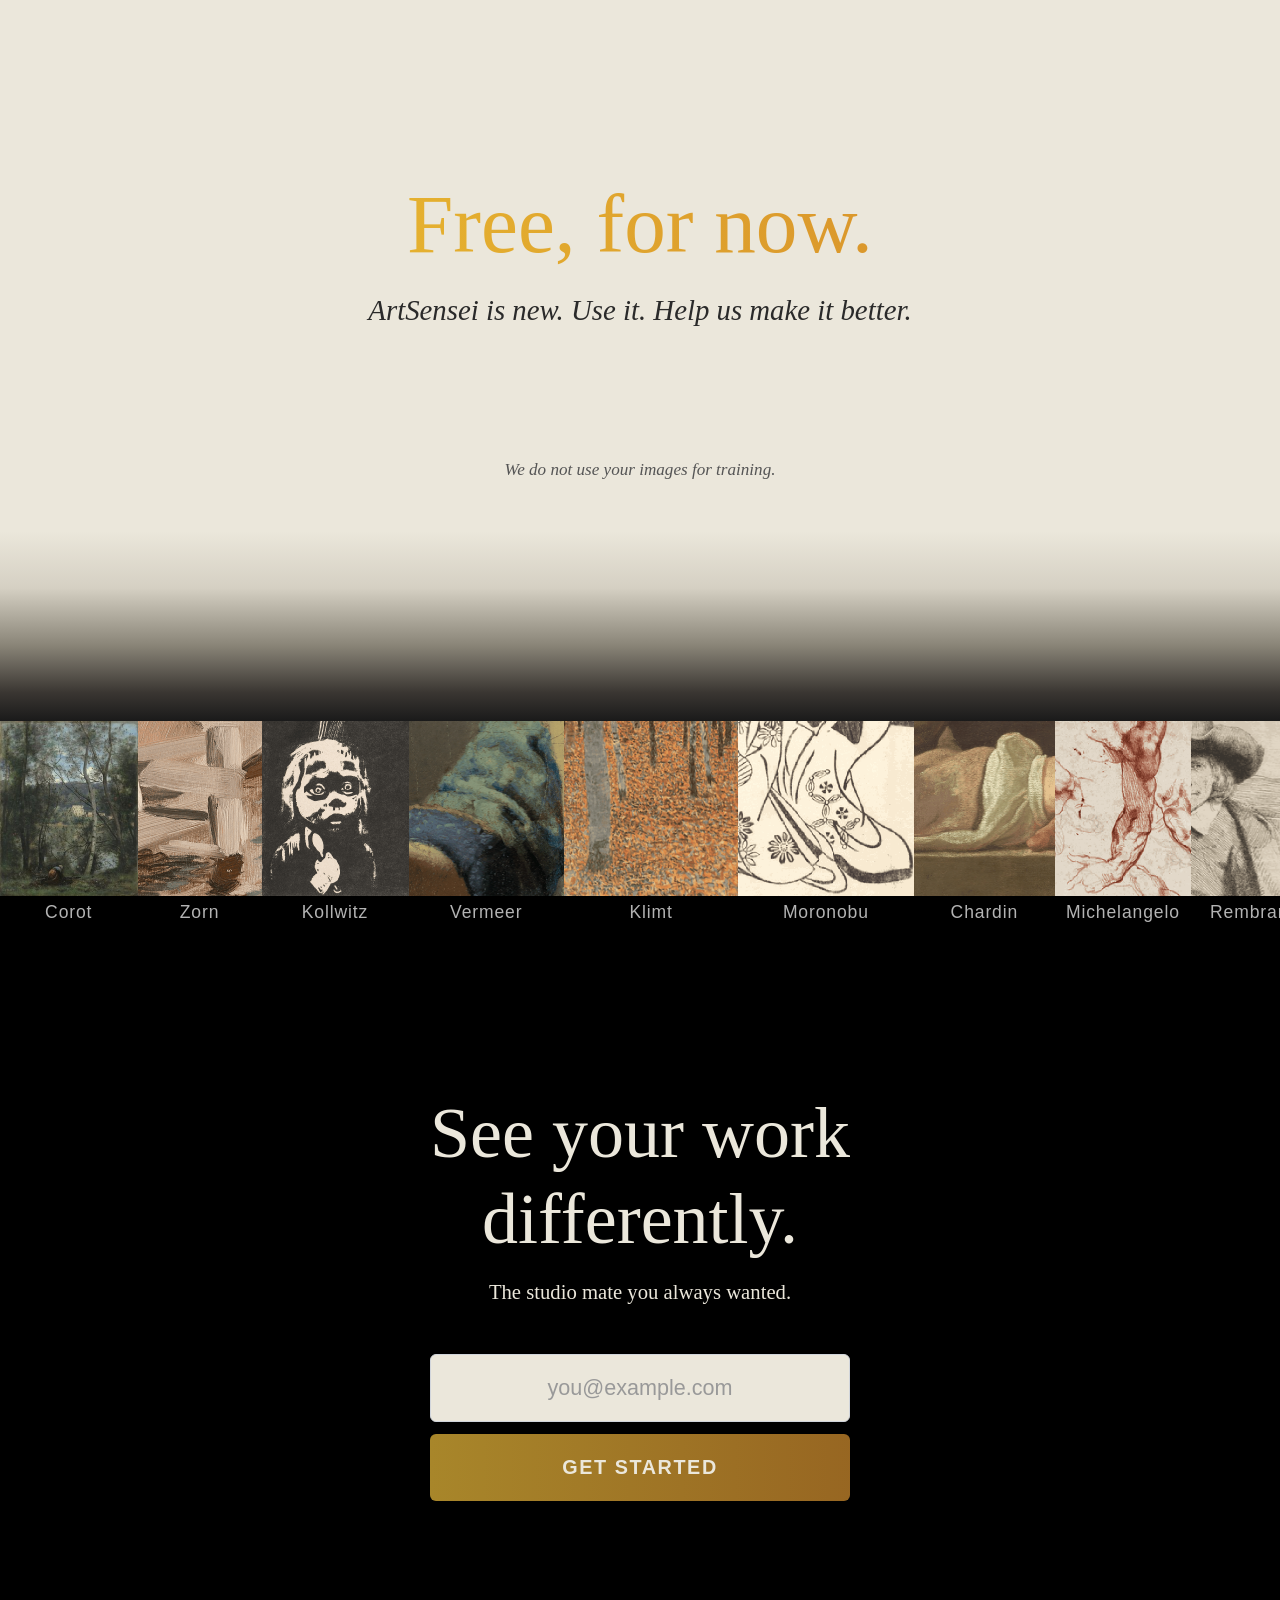
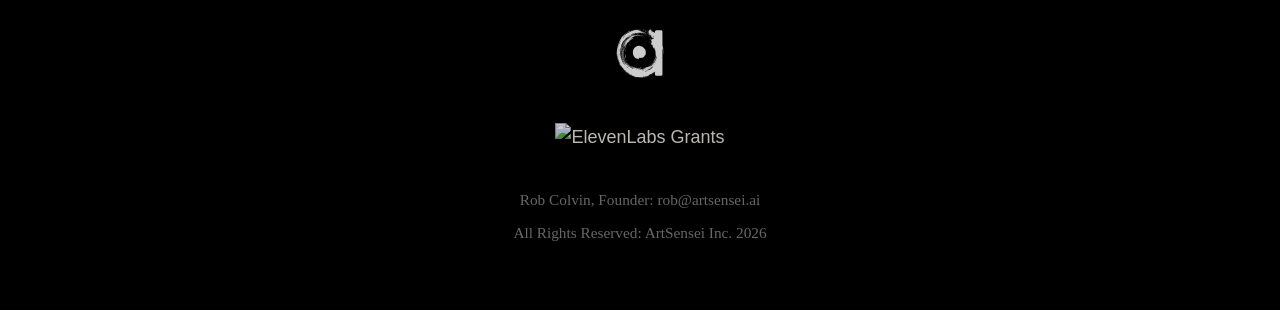
==== commit 2c5f2a79: "Update tagline and add clickable steps on desktop - Change "studio mate you never had" to "studio ma" ====
--- a/index.html
+++ b/index.html
@@ -289,7 +289,7 @@
     <section class="waitlist" id="waitlist">
         <div class="container">
             <h2>See your work differently.</h2>
-            <p>The studio mate you never had.</p>
+            <p>The studio mate you always wanted.</p>
             <form class="waitlist-form" id="waitlist-form-bottom">
                 <input type="email" name="email" placeholder="you@example.com" required>
                 <button type="submit" class="cta-button">Get Started</button>
--- a/styles.css
+++ b/styles.css
@@ -428,6 +428,14 @@
     text-align: center;
     opacity: 0.15;
     transition: opacity 0.5s ease;
+    cursor: pointer;
+}
+
+/* Desktop hover hint for clickable steps */
+@media (min-width: 769px) {
+    .step-col:not(.step-col-active):hover {
+        opacity: 0.4;
+    }
 }
 
 .step-col-active {
